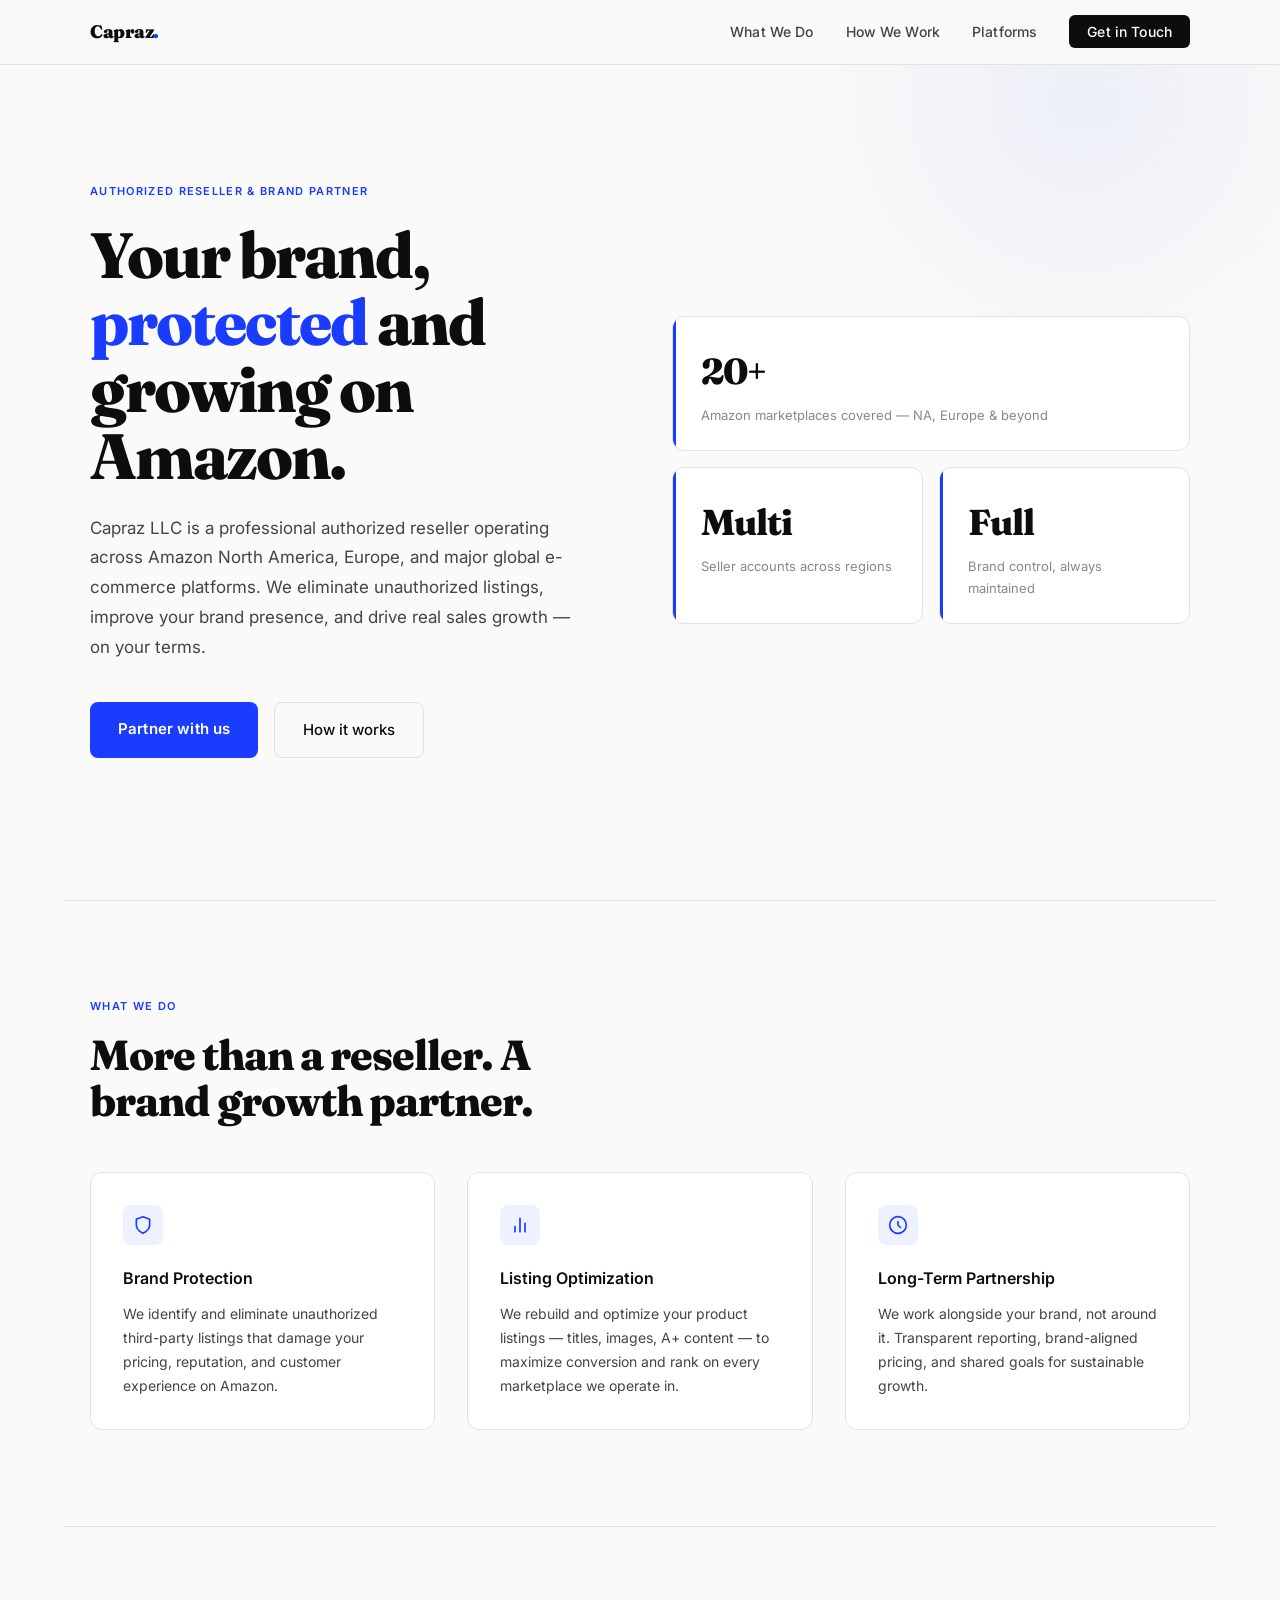
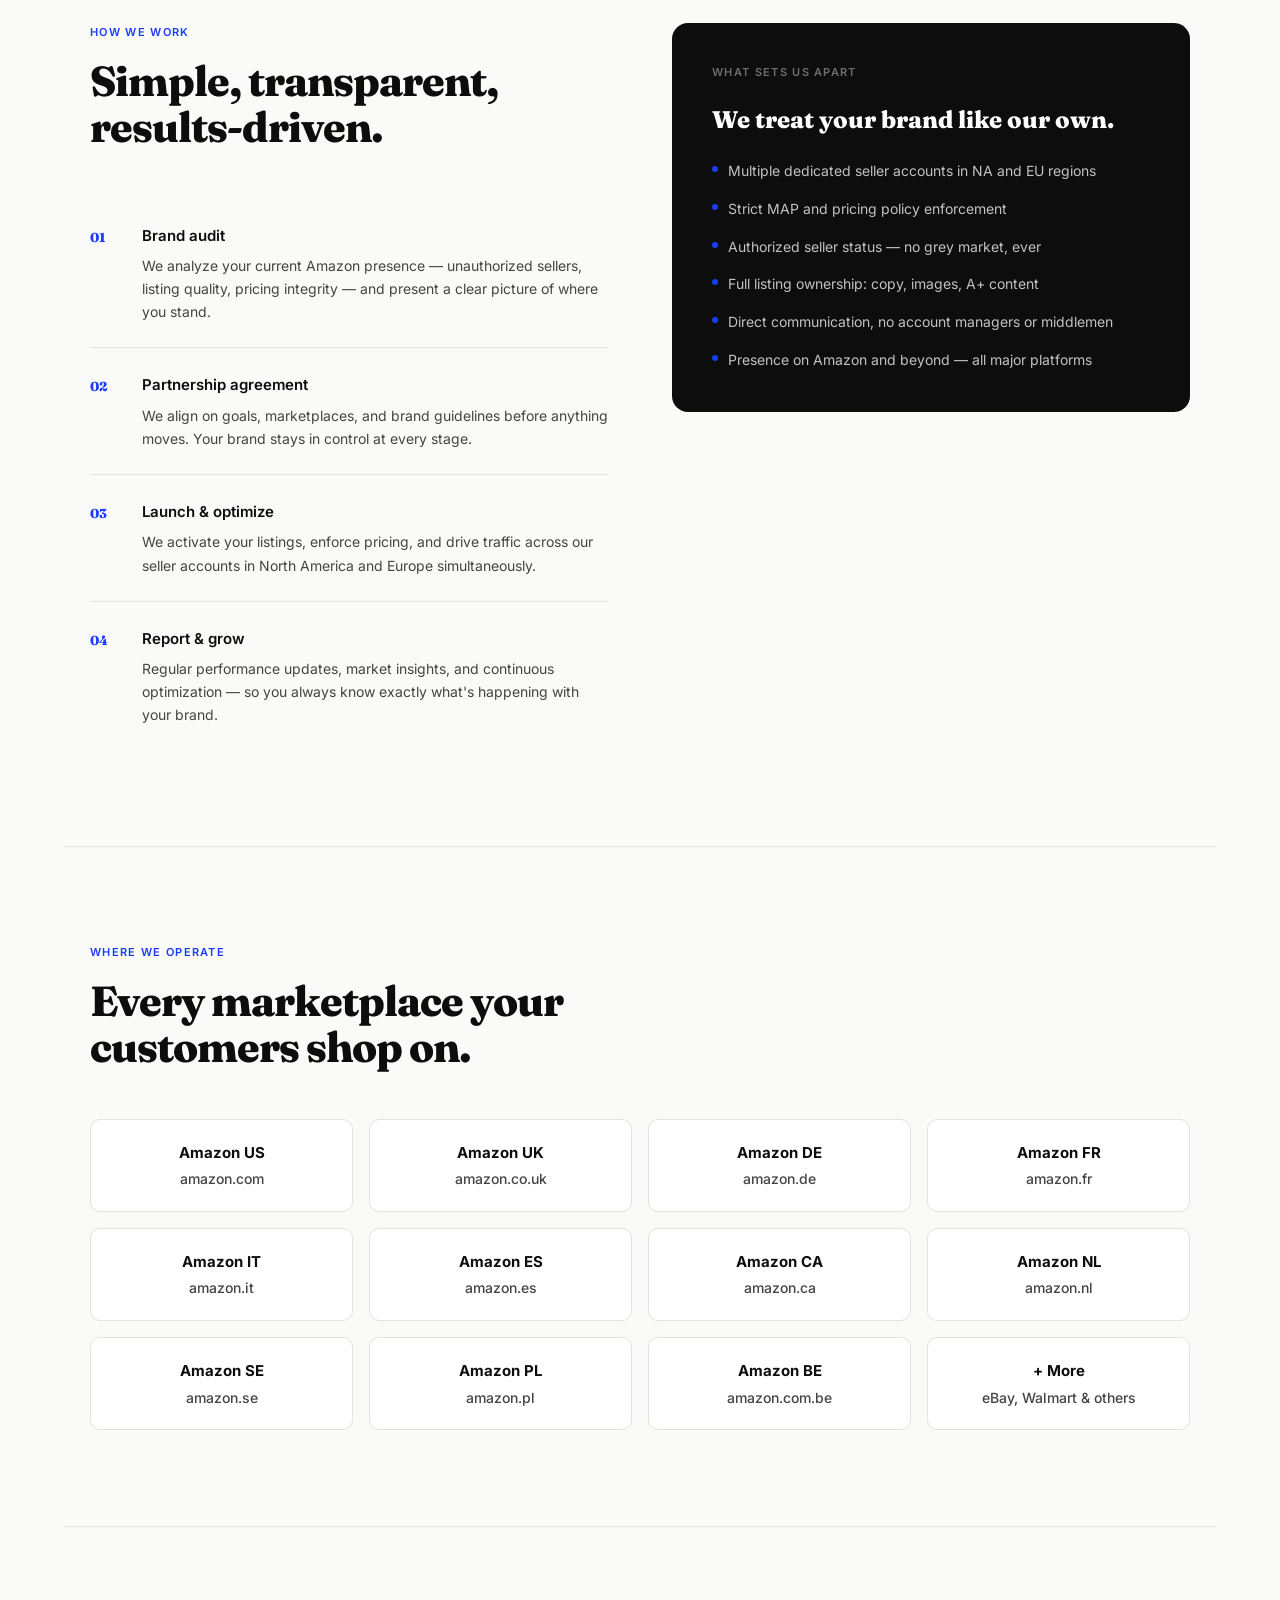
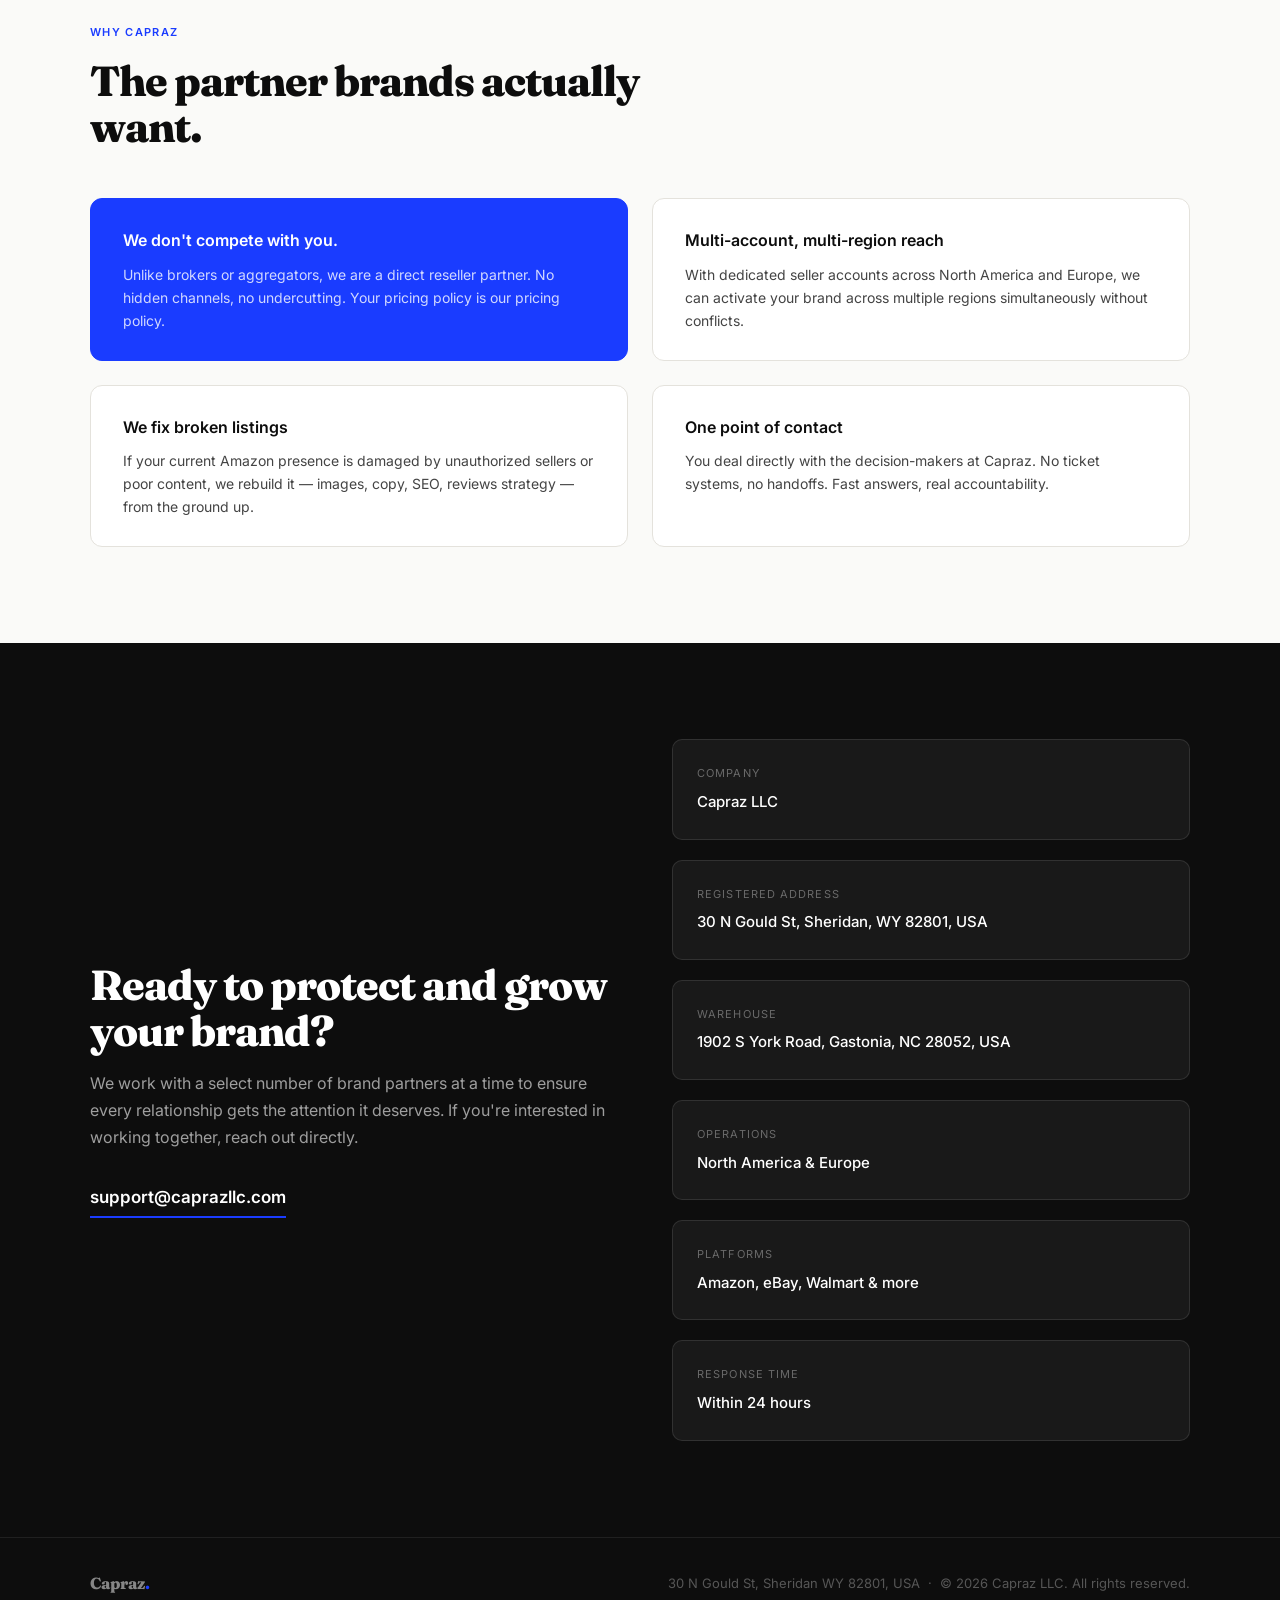
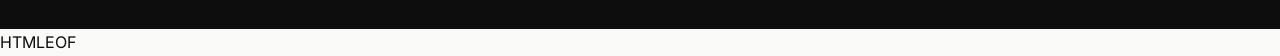
==== index.html @ 083d0dea "Add files via upload" ====
<!DOCTYPE html>
<html lang="en">
<head>
<meta charset="UTF-8">
<meta name="viewport" content="width=device-width, initial-scale=1.0">
<title>Capraz LLC — Authorized Amazon & E-Commerce Partner</title>
<meta name="description" content="Capraz LLC is a professional authorized reseller and brand growth partner operating across Amazon North America, Europe, and major e-commerce platforms worldwide.">
<link rel="preconnect" href="https://fonts.googleapis.com">
<link rel="preconnect" href="https://fonts.gstatic.com" crossorigin>
<link href="https://fonts.googleapis.com/css2?family=Inter:wght@300;400;500;600&family=Fraunces:ital,opsz,wght@0,9..144,700;0,9..144,900;1,9..144,700&display=swap" rel="stylesheet">
<style>
*,*::before,*::after{box-sizing:border-box;margin:0;padding:0}

:root{
  --ink:#0D0D0D;
  --ink-mid:#444;
  --ink-light:#888;
  --paper:#FAFAF8;
  --rule:#E4E2DC;
  --accent:#1A3CFF;
  --accent-soft:#EEF1FF;
  --white:#FFFFFF;
  --section-gap:96px;
  --font-display:'Fraunces',Georgia,serif;
  --font-body:'Inter',sans-serif;
}

html{scroll-behavior:smooth}
body{background:var(--paper);color:var(--ink);font-family:var(--font-body);font-size:16px;line-height:1.7;-webkit-font-smoothing:antialiased}

/* NAV */
nav{position:fixed;top:0;left:0;right:0;z-index:100;background:rgba(250,250,248,0.92);backdrop-filter:blur(12px);border-bottom:1px solid var(--rule);padding:0 5vw}
.nav-inner{max-width:1100px;margin:0 auto;display:flex;align-items:center;justify-content:space-between;height:64px}
.nav-logo{font-family:var(--font-display);font-weight:900;font-size:18px;letter-spacing:-0.5px;color:var(--ink);text-decoration:none}
.nav-logo span{color:var(--accent)}
.nav-links{display:flex;gap:32px;list-style:none}
.nav-links a{color:var(--ink-mid);text-decoration:none;font-size:14px;font-weight:500;letter-spacing:0.01em;transition:color .2s}
.nav-links a:hover{color:var(--ink)}
.nav-cta{background:var(--ink);color:var(--white)!important;padding:8px 18px;border-radius:6px;transition:background .2s!important}
.nav-cta:hover{background:var(--accent)!important}

/* HERO */
.hero{min-height:100vh;display:flex;align-items:center;padding:120px 5vw 80px;position:relative;overflow:hidden}
.hero::before{content:'';position:absolute;top:-200px;right:-100px;width:600px;height:600px;background:radial-gradient(circle,rgba(26,60,255,0.06) 0%,transparent 70%);pointer-events:none}
.hero-inner{max-width:1100px;margin:0 auto;display:grid;grid-template-columns:1fr 1fr;gap:64px;align-items:center}
.hero-eyebrow{font-size:11px;font-weight:600;letter-spacing:0.12em;text-transform:uppercase;color:var(--accent);margin-bottom:20px}
.hero-title{font-family:var(--font-display);font-weight:800;font-size:clamp(40px,5vw,64px);line-height:1.05;letter-spacing:-2px;color:var(--ink);margin-bottom:24px}
.hero-title em{font-style:normal;color:var(--accent)}
.hero-body{font-size:17px;color:var(--ink-mid);line-height:1.75;max-width:480px;margin-bottom:40px}
.hero-actions{display:flex;gap:16px;flex-wrap:wrap}
.btn-primary{background:var(--accent);color:var(--white);padding:14px 28px;border-radius:8px;text-decoration:none;font-weight:600;font-size:15px;letter-spacing:0.01em;transition:transform .15s,box-shadow .15s}
.btn-primary:hover{transform:translateY(-1px);box-shadow:0 6px 24px rgba(26,60,255,0.25)}
.btn-secondary{background:transparent;color:var(--ink);padding:14px 28px;border-radius:8px;text-decoration:none;font-weight:500;font-size:15px;border:1.5px solid var(--rule);transition:border-color .2s}
.btn-secondary:hover{border-color:var(--ink)}
.hero-visual{display:flex;flex-direction:column;gap:16px}
.stat-card{background:var(--white);border:1px solid var(--rule);border-radius:12px;padding:24px 28px;position:relative;overflow:hidden}
.stat-card::after{content:'';position:absolute;left:0;top:0;bottom:0;width:3px;background:var(--accent)}
.stat-num{font-family:var(--font-display);font-weight:800;font-size:36px;letter-spacing:-1px;color:var(--ink)}
.stat-label{font-size:13px;color:var(--ink-light);margin-top:2px}
.stat-row{display:grid;grid-template-columns:1fr 1fr;gap:16px}

/* DIVIDER */
.section-divider{border:none;border-top:1px solid var(--rule);margin:0 5vw}

/* WHAT WE DO */
.section{padding:var(--section-gap) 5vw}
.section-inner{max-width:1100px;margin:0 auto}
.section-label{font-size:11px;font-weight:600;letter-spacing:0.12em;text-transform:uppercase;color:var(--accent);margin-bottom:16px}
.section-title{font-family:var(--font-display);font-weight:800;font-size:clamp(28px,3.5vw,42px);letter-spacing:-1px;color:var(--ink);margin-bottom:48px;max-width:560px;line-height:1.1}
.pillars{display:grid;grid-template-columns:repeat(3,1fr);gap:32px}
.pillar{padding:32px;background:var(--white);border:1px solid var(--rule);border-radius:12px;transition:border-color .2s,transform .2s}
.pillar:hover{border-color:var(--accent);transform:translateY(-2px)}
.pillar-icon{width:40px;height:40px;background:var(--accent-soft);border-radius:8px;display:flex;align-items:center;justify-content:center;margin-bottom:20px}
.pillar-icon svg{width:20px;height:20px;stroke:var(--accent);fill:none;stroke-width:2;stroke-linecap:round;stroke-linejoin:round}
.pillar-title{font-weight:600;font-size:16px;color:var(--ink);margin-bottom:10px}
.pillar-body{font-size:14px;color:var(--ink-mid);line-height:1.7}

/* HOW WE WORK */
.how-grid{display:grid;grid-template-columns:1fr 1fr;gap:64px;align-items:start}
.how-steps{display:flex;flex-direction:column;gap:0}
.how-step{display:flex;gap:24px;padding:24px 0;border-bottom:1px solid var(--rule)}
.how-step:last-child{border-bottom:none}
.step-num{font-family:var(--font-display);font-weight:800;font-size:13px;color:var(--accent);min-width:28px;padding-top:3px}
.step-title{font-weight:600;font-size:15px;color:var(--ink);margin-bottom:6px}
.step-body{font-size:14px;color:var(--ink-mid);line-height:1.65}
.how-aside{background:var(--ink);color:var(--white);border-radius:16px;padding:40px;position:sticky;top:88px}
.aside-label{font-size:11px;font-weight:600;letter-spacing:0.12em;text-transform:uppercase;color:rgba(255,255,255,0.4);margin-bottom:24px}
.aside-title{font-family:var(--font-display);font-weight:800;font-size:24px;line-height:1.2;margin-bottom:24px}
.aside-list{list-style:none;display:flex;flex-direction:column;gap:14px}
.aside-list li{font-size:14px;color:rgba(255,255,255,0.75);display:flex;align-items:flex-start;gap:10px}
.aside-list li::before{content:'';width:6px;height:6px;border-radius:50%;background:var(--accent);flex-shrink:0;margin-top:7px}

/* PLATFORMS */
.platforms-grid{display:grid;grid-template-columns:repeat(4,1fr);gap:16px;margin-top:48px}
.platform-badge{background:var(--white);border:1px solid var(--rule);border-radius:10px;padding:20px;text-align:center;font-weight:500;font-size:14px;color:var(--ink-mid)}
.platform-badge strong{display:block;color:var(--ink);font-size:15px;margin-bottom:2px}

/* WHY US */
.why-grid{display:grid;grid-template-columns:repeat(2,1fr);gap:24px}
.why-card{padding:28px 32px;border-radius:12px;border:1px solid var(--rule);background:var(--white)}
.why-card.accent{background:var(--accent);border-color:var(--accent);color:var(--white)}
.why-card.accent .why-title{color:var(--white)}
.why-card.accent .why-body{color:rgba(255,255,255,0.8)}
.why-title{font-weight:600;font-size:16px;color:var(--ink);margin-bottom:8px}
.why-body{font-size:14px;color:var(--ink-mid);line-height:1.65}

/* CONTACT */
.contact-section{background:var(--ink);color:var(--white);padding:var(--section-gap) 5vw}
.contact-inner{max-width:1100px;margin:0 auto;display:grid;grid-template-columns:1fr 1fr;gap:64px;align-items:center}
.contact-title{font-family:var(--font-display);font-weight:800;font-size:clamp(28px,3.5vw,42px);letter-spacing:-1px;line-height:1.1;margin-bottom:16px}
.contact-body{font-size:16px;color:rgba(255,255,255,0.6);line-height:1.7;margin-bottom:32px}
.contact-email{display:inline-flex;align-items:center;gap:10px;font-size:17px;font-weight:600;color:var(--white);text-decoration:none;border-bottom:2px solid var(--accent);padding-bottom:4px}
.contact-details{display:flex;flex-direction:column;gap:20px}
.contact-item{padding:24px;background:rgba(255,255,255,0.05);border:1px solid rgba(255,255,255,0.1);border-radius:10px}
.contact-item-label{font-size:11px;letter-spacing:0.1em;text-transform:uppercase;color:rgba(255,255,255,0.35);margin-bottom:6px}
.contact-item-val{font-size:15px;font-weight:500;color:var(--white)}

/* FOOTER */
footer{padding:32px 5vw;border-top:1px solid rgba(255,255,255,0.08);background:var(--ink)}
.footer-inner{max-width:1100px;margin:0 auto;display:flex;align-items:center;justify-content:space-between}
.footer-logo{font-family:var(--font-display);font-weight:800;font-size:16px;color:rgba(255,255,255,0.5)}
.footer-logo span{color:var(--accent)}
.footer-copy{font-size:13px;color:rgba(255,255,255,0.3)}

/* RESPONSIVE */
@media(max-width:768px){
  .hero-inner,.how-grid,.contact-inner{grid-template-columns:1fr;gap:40px}
  .pillars{grid-template-columns:1fr}
  .platforms-grid{grid-template-columns:1fr 1fr}
  .why-grid{grid-template-columns:1fr}
  .stat-row{grid-template-columns:1fr 1fr}
  .nav-links{display:none}
  .how-aside{position:static}
  .footer-inner{flex-direction:column;gap:12px;text-align:center}
}

@media(prefers-reduced-motion:reduce){*{transition:none!important;animation:none!important}}
</style>
</head>
<body>

<!-- NAV -->
<nav>
  <div class="nav-inner">
    <a href="#" class="nav-logo">Capraz<span>.</span></a>
    <ul class="nav-links">
      <li><a href="#what-we-do">What We Do</a></li>
      <li><a href="#how-we-work">How We Work</a></li>
      <li><a href="#platforms">Platforms</a></li>
      <li><a href="#contact" class="nav-cta">Get in Touch</a></li>
    </ul>
  </div>
</nav>

<!-- HERO -->
<section class="hero">
  <div class="hero-inner">
    <div>
      <p class="hero-eyebrow">Authorized Reseller &amp; Brand Partner</p>
      <h1 class="hero-title">Your brand,<br><em>protected</em> and<br>growing on Amazon.</h1>
      <p class="hero-body">Capraz LLC is a professional authorized reseller operating across Amazon North America, Europe, and major global e-commerce platforms. We eliminate unauthorized listings, improve your brand presence, and drive real sales growth — on your terms.</p>
      <div class="hero-actions">
        <a href="#contact" class="btn-primary">Partner with us</a>
        <a href="#what-we-do" class="btn-secondary">How it works</a>
      </div>
    </div>
    <div class="hero-visual">
      <div class="stat-card">
        <div class="stat-num">20+</div>
        <div class="stat-label">Amazon marketplaces covered — NA, Europe &amp; beyond</div>
      </div>
      <div class="stat-row">
        <div class="stat-card">
          <div class="stat-num">Multi</div>
          <div class="stat-label">Seller accounts across regions</div>
        </div>
        <div class="stat-card">
          <div class="stat-num">Full</div>
          <div class="stat-label">Brand control, always maintained</div>
        </div>
      </div>
    </div>
  </div>
</section>

<hr class="section-divider">

<!-- WHAT WE DO -->
<section class="section" id="what-we-do">
  <div class="section-inner">
    <p class="section-label">What We Do</p>
    <h2 class="section-title">More than a reseller. A brand growth partner.</h2>
    <div class="pillars">
      <div class="pillar">
        <div class="pillar-icon">
          <svg viewBox="0 0 24 24"><path d="M12 22s8-4 8-10V5l-8-3-8 3v7c0 6 8 10 8 10z"/></svg>
        </div>
        <div class="pillar-title">Brand Protection</div>
        <div class="pillar-body">We identify and eliminate unauthorized third-party listings that damage your pricing, reputation, and customer experience on Amazon.</div>
      </div>
      <div class="pillar">
        <div class="pillar-icon">
          <svg viewBox="0 0 24 24"><path d="M18 20V10M12 20V4M6 20v-6"/></svg>
        </div>
        <div class="pillar-title">Listing Optimization</div>
        <div class="pillar-body">We rebuild and optimize your product listings — titles, images, A+ content — to maximize conversion and rank on every marketplace we operate in.</div>
      </div>
      <div class="pillar">
        <div class="pillar-icon">
          <svg viewBox="0 0 24 24"><circle cx="12" cy="12" r="10"/><path d="M12 8v4l3 3"/></svg>
        </div>
        <div class="pillar-title">Long-Term Partnership</div>
        <div class="pillar-body">We work alongside your brand, not around it. Transparent reporting, brand-aligned pricing, and shared goals for sustainable growth.</div>
      </div>
    </div>
  </div>
</section>

<hr class="section-divider">

<!-- HOW WE WORK -->
<section class="section" id="how-we-work">
  <div class="section-inner">
    <div class="how-grid">
      <div>
        <p class="section-label">How We Work</p>
        <h2 class="section-title">Simple, transparent, results-driven.</h2>
        <div class="how-steps">
          <div class="how-step">
            <span class="step-num">01</span>
            <div>
              <div class="step-title">Brand audit</div>
              <div class="step-body">We analyze your current Amazon presence — unauthorized sellers, listing quality, pricing integrity — and present a clear picture of where you stand.</div>
            </div>
          </div>
          <div class="how-step">
            <span class="step-num">02</span>
            <div>
              <div class="step-title">Partnership agreement</div>
              <div class="step-body">We align on goals, marketplaces, and brand guidelines before anything moves. Your brand stays in control at every stage.</div>
            </div>
          </div>
          <div class="how-step">
            <span class="step-num">03</span>
            <div>
              <div class="step-title">Launch &amp; optimize</div>
              <div class="step-body">We activate your listings, enforce pricing, and drive traffic across our seller accounts in North America and Europe simultaneously.</div>
            </div>
          </div>
          <div class="how-step">
            <span class="step-num">04</span>
            <div>
              <div class="step-title">Report &amp; grow</div>
              <div class="step-body">Regular performance updates, market insights, and continuous optimization — so you always know exactly what's happening with your brand.</div>
            </div>
          </div>
        </div>
      </div>
      <div class="how-aside">
        <p class="aside-label">What sets us apart</p>
        <h3 class="aside-title">We treat your brand like our own.</h3>
        <ul class="aside-list">
          <li>Multiple dedicated seller accounts in NA and EU regions</li>
          <li>Strict MAP and pricing policy enforcement</li>
          <li>Authorized seller status — no grey market, ever</li>
          <li>Full listing ownership: copy, images, A+ content</li>
          <li>Direct communication, no account managers or middlemen</li>
          <li>Presence on Amazon and beyond — all major platforms</li>
        </ul>
      </div>
    </div>
  </div>
</section>

<hr class="section-divider">

<!-- PLATFORMS -->
<section class="section" id="platforms">
  <div class="section-inner">
    <p class="section-label">Where We Operate</p>
    <h2 class="section-title">Every marketplace your customers shop on.</h2>
    <div class="platforms-grid">
      <div class="platform-badge"><strong>Amazon US</strong>amazon.com</div>
      <div class="platform-badge"><strong>Amazon UK</strong>amazon.co.uk</div>
      <div class="platform-badge"><strong>Amazon DE</strong>amazon.de</div>
      <div class="platform-badge"><strong>Amazon FR</strong>amazon.fr</div>
      <div class="platform-badge"><strong>Amazon IT</strong>amazon.it</div>
      <div class="platform-badge"><strong>Amazon ES</strong>amazon.es</div>
      <div class="platform-badge"><strong>Amazon CA</strong>amazon.ca</div>
      <div class="platform-badge"><strong>Amazon NL</strong>amazon.nl</div>
      <div class="platform-badge"><strong>Amazon SE</strong>amazon.se</div>
      <div class="platform-badge"><strong>Amazon PL</strong>amazon.pl</div>
      <div class="platform-badge"><strong>Amazon BE</strong>amazon.com.be</div>
      <div class="platform-badge"><strong>+ More</strong>eBay, Walmart &amp; others</div>
    </div>
  </div>
</section>

<hr class="section-divider">

<!-- WHY US -->
<section class="section" id="why-us">
  <div class="section-inner">
    <p class="section-label">Why Capraz</p>
    <h2 class="section-title">The partner brands actually want.</h2>
    <div class="why-grid">
      <div class="why-card accent">
        <div class="why-title">We don't compete with you.</div>
        <div class="why-body">Unlike brokers or aggregators, we are a direct reseller partner. No hidden channels, no undercutting. Your pricing policy is our pricing policy.</div>
      </div>
      <div class="why-card">
        <div class="why-title">Multi-account, multi-region reach</div>
        <div class="why-body">With dedicated seller accounts across North America and Europe, we can activate your brand across multiple regions simultaneously without conflicts.</div>
      </div>
      <div class="why-card">
        <div class="why-title">We fix broken listings</div>
        <div class="why-body">If your current Amazon presence is damaged by unauthorized sellers or poor content, we rebuild it — images, copy, SEO, reviews strategy — from the ground up.</div>
      </div>
      <div class="why-card">
        <div class="why-title">One point of contact</div>
        <div class="why-body">You deal directly with the decision-makers at Capraz. No ticket systems, no handoffs. Fast answers, real accountability.</div>
      </div>
    </div>
  </div>
</section>

<!-- CONTACT -->
<section class="contact-section" id="contact">
  <div class="contact-inner">
    <div>
      <h2 class="contact-title">Ready to protect and grow your brand?</h2>
      <p class="contact-body">We work with a select number of brand partners at a time to ensure every relationship gets the attention it deserves. If you're interested in working together, reach out directly.</p>
      <a href="mailto:support@caprazllc.com" class="contact-email">support@caprazllc.com</a>
    </div>
    <div class="contact-details">
      <div class="contact-item">
        <div class="contact-item-label">Company</div>
        <div class="contact-item-val">Capraz LLC</div>
      </div>
      <div class="contact-item">
        <div class="contact-item-label">Registered Address</div>
        <div class="contact-item-val">30 N Gould St, Sheridan, WY 82801, USA</div>
      </div>
      <div class="contact-item">
        <div class="contact-item-label">Warehouse</div>
        <div class="contact-item-val">1902 S York Road, Gastonia, NC 28052, USA</div>
      </div>
      <div class="contact-item">
        <div class="contact-item-label">Operations</div>
        <div class="contact-item-val">North America &amp; Europe</div>
      </div>
      <div class="contact-item">
        <div class="contact-item-label">Platforms</div>
        <div class="contact-item-val">Amazon, eBay, Walmart &amp; more</div>
      </div>
      <div class="contact-item">
        <div class="contact-item-label">Response time</div>
        <div class="contact-item-val">Within 24 hours</div>
      </div>
    </div>
  </div>
</section>

<footer>
  <div class="footer-inner">
    <div class="footer-logo">Capraz<span>.</span></div>
    <div class="footer-copy">30 N Gould St, Sheridan WY 82801, USA &nbsp;·&nbsp; &copy; 2026 Capraz LLC. All rights reserved.</div>
  </div>
</footer>

</body>
</html>
HTMLEOF
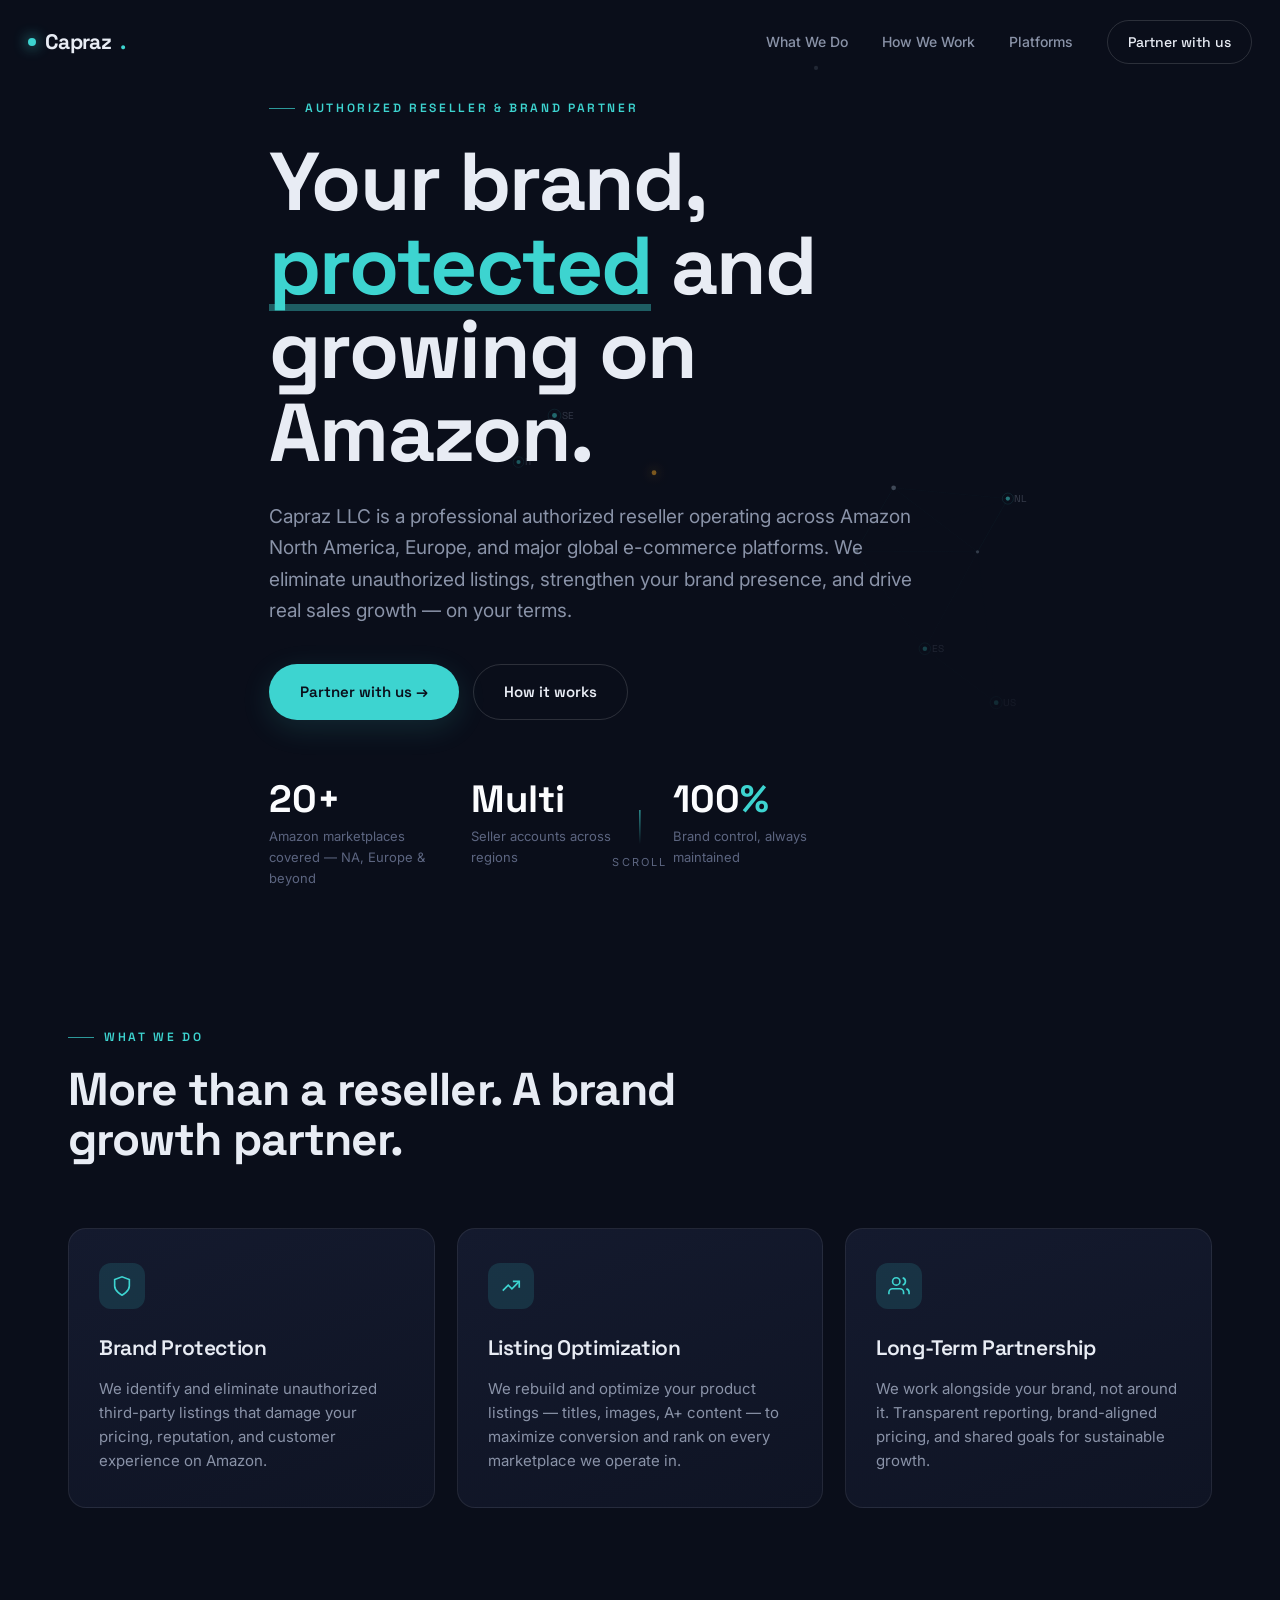
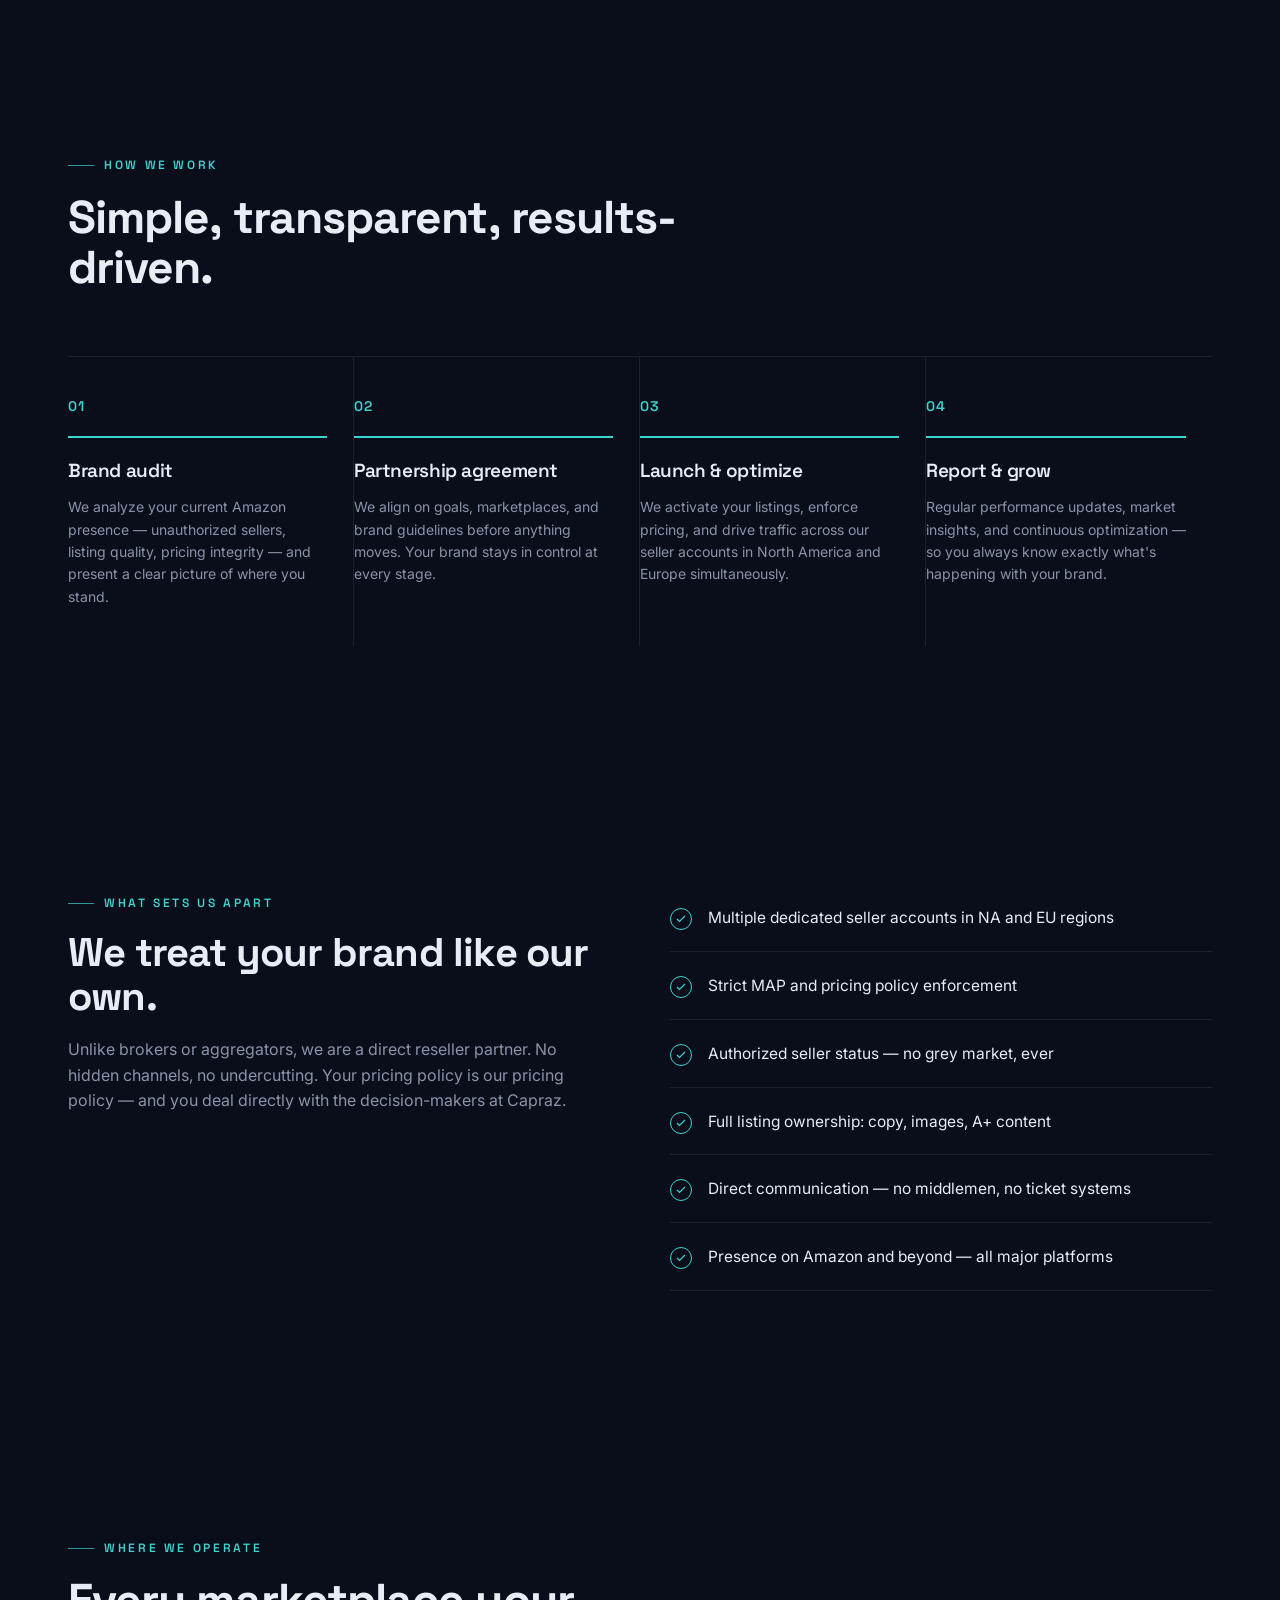
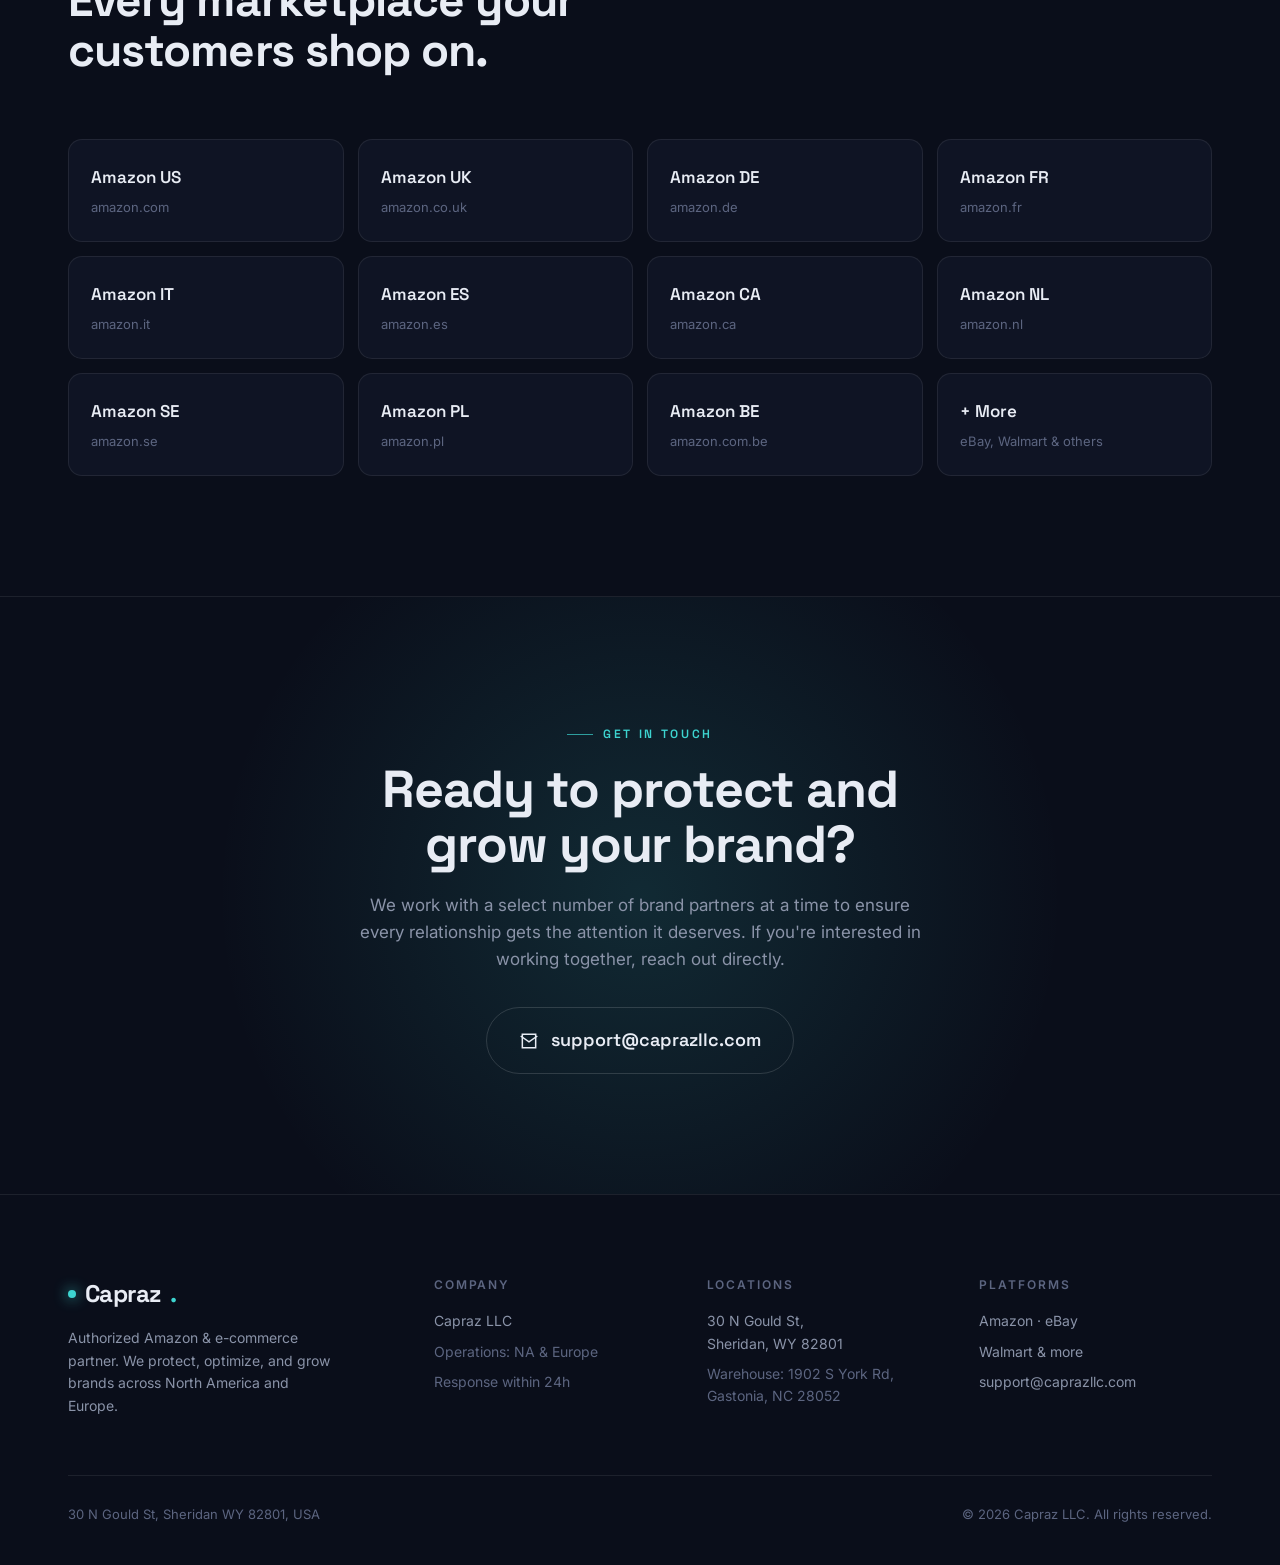
==== commit 88f136c7: "Add files via upload" ====
--- a/index.html
+++ b/index.html
@@ -1,373 +1,495 @@
 <!DOCTYPE html>
 <html lang="en">
 <head>
-<meta charset="UTF-8">
-<meta name="viewport" content="width=device-width, initial-scale=1.0">
+<meta charset="UTF-8" />
+<meta name="viewport" content="width=device-width, initial-scale=1.0, viewport-fit=cover" />
 <title>Capraz LLC — Authorized Amazon & E-Commerce Partner</title>
-<meta name="description" content="Capraz LLC is a professional authorized reseller and brand growth partner operating across Amazon North America, Europe, and major e-commerce platforms worldwide.">
+<meta name="description" content="Capraz LLC is a professional authorized reseller and brand growth partner operating across Amazon North America, Europe, and major e-commerce platforms worldwide." />
 <link rel="preconnect" href="https://fonts.googleapis.com">
 <link rel="preconnect" href="https://fonts.gstatic.com" crossorigin>
-<link href="https://fonts.googleapis.com/css2?family=Inter:wght@300;400;500;600&family=Fraunces:ital,opsz,wght@0,9..144,700;0,9..144,900;1,9..144,700&display=swap" rel="stylesheet">
+<link href="https://fonts.googleapis.com/css2?family=Space+Grotesk:wght@400;500;600;700&family=Inter:wght@400;500;600&display=swap" rel="stylesheet">
 <style>
-*,*::before,*::after{box-sizing:border-box;margin:0;padding:0}
-
 :root{
-  --ink:#0D0D0D;
-  --ink-mid:#444;
-  --ink-light:#888;
-  --paper:#FAFAF8;
-  --rule:#E4E2DC;
-  --accent:#1A3CFF;
-  --accent-soft:#EEF1FF;
-  --white:#FFFFFF;
-  --section-gap:96px;
-  --font-display:'Fraunces',Georgia,serif;
-  --font-body:'Inter',sans-serif;
-}
-
+  --ink:#0A0E1A;
+  --ink-2:#0F1424;
+  --panel:#141A2E;
+  --line:rgba(255,255,255,.08);
+  --line-2:rgba(255,255,255,.14);
+  --text:#E8ECF4;
+  --muted:#8A93A8;
+  --muted-2:#5C6580;
+  --cyan:#3DD4D0;
+  --cyan-dim:rgba(61,212,208,.14);
+  --amber:#F5A623;
+  --white:#FBFCFE;
+  --maxw:1200px;
+}
+*{margin:0;padding:0;box-sizing:border-box}
 html{scroll-behavior:smooth}
-body{background:var(--paper);color:var(--ink);font-family:var(--font-body);font-size:16px;line-height:1.7;-webkit-font-smoothing:antialiased}
-
-/* NAV */
-nav{position:fixed;top:0;left:0;right:0;z-index:100;background:rgba(250,250,248,0.92);backdrop-filter:blur(12px);border-bottom:1px solid var(--rule);padding:0 5vw}
-.nav-inner{max-width:1100px;margin:0 auto;display:flex;align-items:center;justify-content:space-between;height:64px}
-.nav-logo{font-family:var(--font-display);font-weight:900;font-size:18px;letter-spacing:-0.5px;color:var(--ink);text-decoration:none}
-.nav-logo span{color:var(--accent)}
-.nav-links{display:flex;gap:32px;list-style:none}
-.nav-links a{color:var(--ink-mid);text-decoration:none;font-size:14px;font-weight:500;letter-spacing:0.01em;transition:color .2s}
-.nav-links a:hover{color:var(--ink)}
-.nav-cta{background:var(--ink);color:var(--white)!important;padding:8px 18px;border-radius:6px;transition:background .2s!important}
-.nav-cta:hover{background:var(--accent)!important}
-
-/* HERO */
-.hero{min-height:100vh;display:flex;align-items:center;padding:120px 5vw 80px;position:relative;overflow:hidden}
-.hero::before{content:'';position:absolute;top:-200px;right:-100px;width:600px;height:600px;background:radial-gradient(circle,rgba(26,60,255,0.06) 0%,transparent 70%);pointer-events:none}
-.hero-inner{max-width:1100px;margin:0 auto;display:grid;grid-template-columns:1fr 1fr;gap:64px;align-items:center}
-.hero-eyebrow{font-size:11px;font-weight:600;letter-spacing:0.12em;text-transform:uppercase;color:var(--accent);margin-bottom:20px}
-.hero-title{font-family:var(--font-display);font-weight:800;font-size:clamp(40px,5vw,64px);line-height:1.05;letter-spacing:-2px;color:var(--ink);margin-bottom:24px}
-.hero-title em{font-style:normal;color:var(--accent)}
-.hero-body{font-size:17px;color:var(--ink-mid);line-height:1.75;max-width:480px;margin-bottom:40px}
-.hero-actions{display:flex;gap:16px;flex-wrap:wrap}
-.btn-primary{background:var(--accent);color:var(--white);padding:14px 28px;border-radius:8px;text-decoration:none;font-weight:600;font-size:15px;letter-spacing:0.01em;transition:transform .15s,box-shadow .15s}
-.btn-primary:hover{transform:translateY(-1px);box-shadow:0 6px 24px rgba(26,60,255,0.25)}
-.btn-secondary{background:transparent;color:var(--ink);padding:14px 28px;border-radius:8px;text-decoration:none;font-weight:500;font-size:15px;border:1.5px solid var(--rule);transition:border-color .2s}
-.btn-secondary:hover{border-color:var(--ink)}
-.hero-visual{display:flex;flex-direction:column;gap:16px}
-.stat-card{background:var(--white);border:1px solid var(--rule);border-radius:12px;padding:24px 28px;position:relative;overflow:hidden}
-.stat-card::after{content:'';position:absolute;left:0;top:0;bottom:0;width:3px;background:var(--accent)}
-.stat-num{font-family:var(--font-display);font-weight:800;font-size:36px;letter-spacing:-1px;color:var(--ink)}
-.stat-label{font-size:13px;color:var(--ink-light);margin-top:2px}
-.stat-row{display:grid;grid-template-columns:1fr 1fr;gap:16px}
-
-/* DIVIDER */
-.section-divider{border:none;border-top:1px solid var(--rule);margin:0 5vw}
-
-/* WHAT WE DO */
-.section{padding:var(--section-gap) 5vw}
-.section-inner{max-width:1100px;margin:0 auto}
-.section-label{font-size:11px;font-weight:600;letter-spacing:0.12em;text-transform:uppercase;color:var(--accent);margin-bottom:16px}
-.section-title{font-family:var(--font-display);font-weight:800;font-size:clamp(28px,3.5vw,42px);letter-spacing:-1px;color:var(--ink);margin-bottom:48px;max-width:560px;line-height:1.1}
-.pillars{display:grid;grid-template-columns:repeat(3,1fr);gap:32px}
-.pillar{padding:32px;background:var(--white);border:1px solid var(--rule);border-radius:12px;transition:border-color .2s,transform .2s}
-.pillar:hover{border-color:var(--accent);transform:translateY(-2px)}
-.pillar-icon{width:40px;height:40px;background:var(--accent-soft);border-radius:8px;display:flex;align-items:center;justify-content:center;margin-bottom:20px}
-.pillar-icon svg{width:20px;height:20px;stroke:var(--accent);fill:none;stroke-width:2;stroke-linecap:round;stroke-linejoin:round}
-.pillar-title{font-weight:600;font-size:16px;color:var(--ink);margin-bottom:10px}
-.pillar-body{font-size:14px;color:var(--ink-mid);line-height:1.7}
-
-/* HOW WE WORK */
-.how-grid{display:grid;grid-template-columns:1fr 1fr;gap:64px;align-items:start}
-.how-steps{display:flex;flex-direction:column;gap:0}
-.how-step{display:flex;gap:24px;padding:24px 0;border-bottom:1px solid var(--rule)}
-.how-step:last-child{border-bottom:none}
-.step-num{font-family:var(--font-display);font-weight:800;font-size:13px;color:var(--accent);min-width:28px;padding-top:3px}
-.step-title{font-weight:600;font-size:15px;color:var(--ink);margin-bottom:6px}
-.step-body{font-size:14px;color:var(--ink-mid);line-height:1.65}
-.how-aside{background:var(--ink);color:var(--white);border-radius:16px;padding:40px;position:sticky;top:88px}
-.aside-label{font-size:11px;font-weight:600;letter-spacing:0.12em;text-transform:uppercase;color:rgba(255,255,255,0.4);margin-bottom:24px}
-.aside-title{font-family:var(--font-display);font-weight:800;font-size:24px;line-height:1.2;margin-bottom:24px}
-.aside-list{list-style:none;display:flex;flex-direction:column;gap:14px}
-.aside-list li{font-size:14px;color:rgba(255,255,255,0.75);display:flex;align-items:flex-start;gap:10px}
-.aside-list li::before{content:'';width:6px;height:6px;border-radius:50%;background:var(--accent);flex-shrink:0;margin-top:7px}
-
-/* PLATFORMS */
-.platforms-grid{display:grid;grid-template-columns:repeat(4,1fr);gap:16px;margin-top:48px}
-.platform-badge{background:var(--white);border:1px solid var(--rule);border-radius:10px;padding:20px;text-align:center;font-weight:500;font-size:14px;color:var(--ink-mid)}
-.platform-badge strong{display:block;color:var(--ink);font-size:15px;margin-bottom:2px}
-
-/* WHY US */
-.why-grid{display:grid;grid-template-columns:repeat(2,1fr);gap:24px}
-.why-card{padding:28px 32px;border-radius:12px;border:1px solid var(--rule);background:var(--white)}
-.why-card.accent{background:var(--accent);border-color:var(--accent);color:var(--white)}
-.why-card.accent .why-title{color:var(--white)}
-.why-card.accent .why-body{color:rgba(255,255,255,0.8)}
-.why-title{font-weight:600;font-size:16px;color:var(--ink);margin-bottom:8px}
-.why-body{font-size:14px;color:var(--ink-mid);line-height:1.65}
-
-/* CONTACT */
-.contact-section{background:var(--ink);color:var(--white);padding:var(--section-gap) 5vw}
-.contact-inner{max-width:1100px;margin:0 auto;display:grid;grid-template-columns:1fr 1fr;gap:64px;align-items:center}
-.contact-title{font-family:var(--font-display);font-weight:800;font-size:clamp(28px,3.5vw,42px);letter-spacing:-1px;line-height:1.1;margin-bottom:16px}
-.contact-body{font-size:16px;color:rgba(255,255,255,0.6);line-height:1.7;margin-bottom:32px}
-.contact-email{display:inline-flex;align-items:center;gap:10px;font-size:17px;font-weight:600;color:var(--white);text-decoration:none;border-bottom:2px solid var(--accent);padding-bottom:4px}
-.contact-details{display:flex;flex-direction:column;gap:20px}
-.contact-item{padding:24px;background:rgba(255,255,255,0.05);border:1px solid rgba(255,255,255,0.1);border-radius:10px}
-.contact-item-label{font-size:11px;letter-spacing:0.1em;text-transform:uppercase;color:rgba(255,255,255,0.35);margin-bottom:6px}
-.contact-item-val{font-size:15px;font-weight:500;color:var(--white)}
-
-/* FOOTER */
-footer{padding:32px 5vw;border-top:1px solid rgba(255,255,255,0.08);background:var(--ink)}
-.footer-inner{max-width:1100px;margin:0 auto;display:flex;align-items:center;justify-content:space-between}
-.footer-logo{font-family:var(--font-display);font-weight:800;font-size:16px;color:rgba(255,255,255,0.5)}
-.footer-logo span{color:var(--accent)}
-.footer-copy{font-size:13px;color:rgba(255,255,255,0.3)}
-
-/* RESPONSIVE */
-@media(max-width:768px){
-  .hero-inner,.how-grid,.contact-inner{grid-template-columns:1fr;gap:40px}
-  .pillars{grid-template-columns:1fr}
-  .platforms-grid{grid-template-columns:1fr 1fr}
-  .why-grid{grid-template-columns:1fr}
-  .stat-row{grid-template-columns:1fr 1fr}
+body{
+  background:var(--ink);
+  color:var(--text);
+  font-family:'Inter',system-ui,sans-serif;
+  line-height:1.6;
+  -webkit-font-smoothing:antialiased;
+  overflow-x:hidden;
+}
+::selection{background:var(--cyan);color:var(--ink)}
+a{color:inherit;text-decoration:none}
+h1,h2,h3,.display{font-family:'Space Grotesk',sans-serif;letter-spacing:-.02em}
+.wrap{max-width:var(--maxw);margin:0 auto;padding:0 28px}
+.eyebrow{
+  font-family:'Space Grotesk',sans-serif;
+  font-size:12px;font-weight:600;letter-spacing:.22em;text-transform:uppercase;
+  color:var(--cyan);display:inline-flex;align-items:center;gap:10px;
+}
+.eyebrow::before{content:"";width:26px;height:1px;background:var(--cyan);opacity:.7}
+
+/* ---------- NAV ---------- */
+nav{
+  position:fixed;top:0;left:0;right:0;z-index:100;
+  display:flex;align-items:center;justify-content:space-between;
+  padding:20px 28px;
+  transition:background .4s ease,backdrop-filter .4s ease,padding .4s ease,border-color .4s ease;
+  border-bottom:1px solid transparent;
+}
+nav.scrolled{
+  background:rgba(10,14,26,.78);
+  backdrop-filter:blur(16px);
+  padding:14px 28px;
+  border-bottom:1px solid var(--line);
+}
+.brand{font-family:'Space Grotesk',sans-serif;font-weight:700;font-size:21px;letter-spacing:-.03em;display:flex;align-items:center;gap:9px}
+.brand .dot{width:8px;height:8px;border-radius:50%;background:var(--cyan);box-shadow:0 0 14px var(--cyan);animation:pulse 2.4s ease-in-out infinite}
+@keyframes pulse{0%,100%{opacity:1;transform:scale(1)}50%{opacity:.5;transform:scale(.8)}}
+.nav-links{display:flex;gap:34px;align-items:center}
+.nav-links a{font-size:14px;color:var(--muted);font-weight:500;transition:color .25s;position:relative}
+.nav-links a::after{content:"";position:absolute;left:0;bottom:-5px;width:0;height:1px;background:var(--cyan);transition:width .3s}
+.nav-links a:hover{color:var(--text)}
+.nav-links a:hover::after{width:100%}
+.nav-cta{
+  font-family:'Space Grotesk',sans-serif;font-weight:600;font-size:13.5px;
+  padding:10px 20px;border:1px solid var(--line-2);border-radius:50px;color:var(--text)!important;
+  transition:all .3s;
+}
+.nav-cta:hover{background:var(--cyan);border-color:var(--cyan);color:var(--ink)!important;box-shadow:0 0 24px var(--cyan-dim)}
+.nav-toggle{display:none;background:none;border:none;color:var(--text);font-size:24px;cursor:pointer}
+
+/* ---------- HERO ---------- */
+.hero{position:relative;min-height:100vh;display:flex;align-items:center;overflow:hidden}
+#net{position:absolute;inset:0;width:100%;height:100%;opacity:.9}
+.hero::after{content:"";position:absolute;inset:0;background:radial-gradient(ellipse 80% 60% at 70% 40%,transparent,var(--ink) 78%);pointer-events:none}
+.hero-inner{position:relative;z-index:3;padding-top:80px}
+.hero h1{
+  font-size:clamp(40px,7vw,82px);font-weight:700;line-height:1.02;margin:22px 0 0;
+  max-width:14ch;
+}
+.hero h1 em{font-style:normal;color:var(--cyan);position:relative}
+.hero h1 em::after{content:"";position:absolute;left:0;bottom:.08em;width:100%;height:.09em;background:var(--cyan);opacity:.4}
+.hero p.lead{font-size:clamp(16px,2vw,19px);color:var(--muted);max-width:54ch;margin:26px 0 0;line-height:1.65}
+.hero-cta{display:flex;gap:14px;margin-top:38px;flex-wrap:wrap}
+.btn{
+  font-family:'Space Grotesk',sans-serif;font-weight:600;font-size:15px;
+  padding:15px 30px;border-radius:50px;cursor:pointer;transition:all .3s;border:1px solid transparent;display:inline-flex;align-items:center;gap:9px;
+}
+.btn-primary{background:var(--cyan);color:var(--ink);box-shadow:0 8px 30px var(--cyan-dim)}
+.btn-primary:hover{transform:translateY(-3px);box-shadow:0 14px 44px rgba(61,212,208,.32)}
+.btn-ghost{border-color:var(--line-2);color:var(--text)}
+.btn-ghost:hover{border-color:var(--cyan);color:var(--cyan)}
+.hero-stats{display:flex;gap:42px;margin-top:60px;flex-wrap:wrap}
+.stat .num{font-family:'Space Grotesk',sans-serif;font-size:38px;font-weight:700;color:var(--white);line-height:1}
+.stat .lbl{font-size:13px;color:var(--muted-2);margin-top:8px;max-width:20ch}
+.scroll-hint{position:absolute;bottom:28px;left:50%;transform:translateX(-50%);z-index:3;font-size:11px;letter-spacing:.2em;text-transform:uppercase;color:var(--muted-2);display:flex;flex-direction:column;align-items:center;gap:10px}
+.scroll-hint .line{width:1px;height:34px;background:linear-gradient(var(--cyan),transparent);animation:scrolldn 2s ease-in-out infinite}
+@keyframes scrolldn{0%{transform:scaleY(0);transform-origin:top}50%{transform:scaleY(1);transform-origin:top}51%{transform-origin:bottom}100%{transform:scaleY(0);transform-origin:bottom}}
+
+/* ---------- SECTIONS ---------- */
+section{position:relative}
+.sec{padding:120px 0}
+.sec-head{max-width:680px;margin-bottom:64px}
+.sec-head h2{font-size:clamp(28px,4vw,46px);font-weight:700;line-height:1.08;margin-top:18px}
+.sec-head p{color:var(--muted);margin-top:16px;font-size:17px}
+
+/* reveal */
+.reveal{opacity:0;transform:translateY(34px);transition:opacity .9s cubic-bezier(.16,1,.3,1),transform .9s cubic-bezier(.16,1,.3,1)}
+.reveal.in{opacity:1;transform:none}
+.reveal[data-d="1"]{transition-delay:.08s}
+.reveal[data-d="2"]{transition-delay:.16s}
+.reveal[data-d="3"]{transition-delay:.24s}
+
+/* what we do */
+.cards{display:grid;grid-template-columns:repeat(3,1fr);gap:22px}
+.card{
+  background:linear-gradient(160deg,var(--panel),var(--ink-2));
+  border:1px solid var(--line);border-radius:18px;padding:34px 30px;position:relative;overflow:hidden;
+  transition:transform .4s cubic-bezier(.16,1,.3,1),border-color .4s,box-shadow .4s;
+}
+.card::before{content:"";position:absolute;top:0;left:0;width:100%;height:2px;background:linear-gradient(90deg,var(--cyan),transparent);transform:scaleX(0);transform-origin:left;transition:transform .5s}
+.card:hover{transform:translateY(-8px);border-color:var(--line-2);box-shadow:0 26px 60px rgba(0,0,0,.5)}
+.card:hover::before{transform:scaleX(1)}
+.card .ico{width:46px;height:46px;border-radius:12px;background:var(--cyan-dim);display:flex;align-items:center;justify-content:center;margin-bottom:22px}
+.card .ico svg{width:22px;height:22px;stroke:var(--cyan)}
+.card h3{font-size:21px;font-weight:600;margin-bottom:12px}
+.card p{color:var(--muted);font-size:15px}
+
+/* process */
+.proc{display:grid;grid-template-columns:repeat(4,1fr);gap:0;border-top:1px solid var(--line);counter-reset:step}
+.step{padding:38px 26px 38px 0;border-right:1px solid var(--line);position:relative;transition:background .4s}
+.step:last-child{border-right:none}
+.step:hover{background:var(--ink-2)}
+.step .n{font-family:'Space Grotesk',sans-serif;font-size:14px;font-weight:600;color:var(--cyan);letter-spacing:.1em}
+.step .bar{height:2px;background:var(--line);margin:18px 0;position:relative;overflow:hidden}
+.step .bar i{position:absolute;inset:0;background:var(--cyan);transform:scaleX(0);transform-origin:left;transition:transform .8s ease}
+.step.in .bar i{transform:scaleX(1)}
+.step h3{font-size:19px;font-weight:600;margin-bottom:10px}
+.step p{color:var(--muted);font-size:14px}
+
+/* differentiators split */
+.split{display:grid;grid-template-columns:1fr 1fr;gap:60px;align-items:start}
+.split h2{font-size:clamp(26px,3.4vw,40px);font-weight:700;line-height:1.1}
+.feat-list{display:flex;flex-direction:column;gap:2px}
+.feat{display:flex;gap:16px;padding:20px 0;border-bottom:1px solid var(--line);align-items:flex-start;transition:padding-left .3s}
+.feat:hover{padding-left:8px}
+.feat .chk{flex-shrink:0;width:22px;height:22px;border-radius:50%;border:1px solid var(--cyan);display:flex;align-items:center;justify-content:center;margin-top:2px}
+.feat .chk svg{width:12px;height:12px;stroke:var(--cyan)}
+.feat span{font-size:15.5px;color:var(--text)}
+
+/* marketplaces */
+.mkt-grid{display:grid;grid-template-columns:repeat(4,1fr);gap:14px}
+.mkt{
+  background:var(--ink-2);border:1px solid var(--line);border-radius:14px;padding:24px 22px;
+  transition:all .35s cubic-bezier(.16,1,.3,1);position:relative;overflow:hidden;
+}
+.mkt:hover{border-color:var(--cyan);transform:translateY(-4px)}
+.mkt .name{font-family:'Space Grotesk',sans-serif;font-weight:600;font-size:17px}
+.mkt .dom{font-size:13px;color:var(--muted-2);margin-top:5px}
+.mkt .live{position:absolute;top:16px;right:16px;width:7px;height:7px;border-radius:50%;background:var(--cyan);box-shadow:0 0 10px var(--cyan);opacity:0;transition:opacity .3s}
+.mkt:hover .live{opacity:1;animation:pulse 1.6s infinite}
+
+/* CTA band */
+.cta-band{padding:120px 0;position:relative;overflow:hidden;border-top:1px solid var(--line);border-bottom:1px solid var(--line)}
+.cta-band::before{content:"";position:absolute;inset:0;background:radial-gradient(circle at 50% 50%,var(--cyan-dim),transparent 60%)}
+.cta-inner{position:relative;text-align:center;max-width:640px;margin:0 auto}
+.cta-inner h2{font-size:clamp(30px,4.5vw,52px);font-weight:700;line-height:1.05}
+.cta-inner p{color:var(--muted);margin:20px 0 34px;font-size:17px}
+.mail-pill{
+  display:inline-flex;align-items:center;gap:12px;font-family:'Space Grotesk',sans-serif;font-weight:600;font-size:18px;
+  padding:18px 32px;border:1px solid var(--line-2);border-radius:50px;transition:all .3s;
+}
+.mail-pill:hover{border-color:var(--cyan);background:var(--cyan-dim);color:var(--cyan)}
+
+/* footer */
+footer{padding:80px 0 40px}
+.foot-grid{display:grid;grid-template-columns:1.4fr 1fr 1fr 1fr;gap:40px;padding-bottom:50px;border-bottom:1px solid var(--line)}
+.foot-grid h4{font-size:12px;letter-spacing:.16em;text-transform:uppercase;color:var(--muted-2);margin-bottom:16px;font-weight:600}
+.foot-grid p,.foot-grid a{font-size:14px;color:var(--muted);display:block;margin-bottom:8px}
+.foot-grid a:hover{color:var(--cyan)}
+.foot-brand .brand{font-size:24px;margin-bottom:14px}
+.foot-brand .tag{font-size:14px;color:var(--muted);max-width:30ch}
+.foot-bottom{padding-top:28px;display:flex;justify-content:space-between;flex-wrap:wrap;gap:12px;font-size:13px;color:var(--muted-2)}
+
+@media(max-width:900px){
+  .cards{grid-template-columns:1fr}
+  .proc{grid-template-columns:1fr 1fr}
+  .step{border-right:none;border-bottom:1px solid var(--line)}
+  .split{grid-template-columns:1fr;gap:36px}
+  .mkt-grid{grid-template-columns:1fr 1fr}
+  .foot-grid{grid-template-columns:1fr 1fr}
   .nav-links{display:none}
-  .how-aside{position:static}
-  .footer-inner{flex-direction:column;gap:12px;text-align:center}
-}
-
-@media(prefers-reduced-motion:reduce){*{transition:none!important;animation:none!important}}
+  .nav-links.open{display:flex;flex-direction:column;position:absolute;top:100%;left:0;right:0;background:var(--ink-2);padding:24px 28px;gap:20px;border-bottom:1px solid var(--line)}
+  .nav-toggle{display:block}
+  .sec{padding:84px 0}
+  .hero-stats{gap:28px}
+}
+@media(max-width:560px){
+  .proc{grid-template-columns:1fr}
+  .mkt-grid{grid-template-columns:1fr}
+  .foot-grid{grid-template-columns:1fr}
+}
+@media(prefers-reduced-motion:reduce){
+  *{animation:none!important;transition:none!important}
+  .reveal{opacity:1;transform:none}
+}
 </style>
 </head>
 <body>
 
-<!-- NAV -->
-<nav>
-  <div class="nav-inner">
-    <a href="#" class="nav-logo">Capraz<span>.</span></a>
-    <ul class="nav-links">
-      <li><a href="#what-we-do">What We Do</a></li>
-      <li><a href="#how-we-work">How We Work</a></li>
-      <li><a href="#platforms">Platforms</a></li>
-      <li><a href="#contact" class="nav-cta">Get in Touch</a></li>
-    </ul>
-  </div>
+<nav id="nav">
+  <a href="#top" class="brand"><span class="dot"></span>Capraz<span style="color:var(--cyan)">.</span></a>
+  <div class="nav-links" id="navlinks">
+    <a href="#what-we-do">What We Do</a>
+    <a href="#process">How We Work</a>
+    <a href="#platforms">Platforms</a>
+    <a href="#contact" class="nav-cta">Partner with us</a>
+  </div>
+  <button class="nav-toggle" id="navtoggle" aria-label="Menu">☰</button>
 </nav>
 
 <!-- HERO -->
-<section class="hero">
-  <div class="hero-inner">
-    <div>
-      <p class="hero-eyebrow">Authorized Reseller &amp; Brand Partner</p>
-      <h1 class="hero-title">Your brand,<br><em>protected</em> and<br>growing on Amazon.</h1>
-      <p class="hero-body">Capraz LLC is a professional authorized reseller operating across Amazon North America, Europe, and major global e-commerce platforms. We eliminate unauthorized listings, improve your brand presence, and drive real sales growth — on your terms.</p>
-      <div class="hero-actions">
-        <a href="#contact" class="btn-primary">Partner with us</a>
-        <a href="#what-we-do" class="btn-secondary">How it works</a>
-      </div>
-    </div>
-    <div class="hero-visual">
-      <div class="stat-card">
-        <div class="stat-num">20+</div>
-        <div class="stat-label">Amazon marketplaces covered — NA, Europe &amp; beyond</div>
-      </div>
-      <div class="stat-row">
-        <div class="stat-card">
-          <div class="stat-num">Multi</div>
-          <div class="stat-label">Seller accounts across regions</div>
-        </div>
-        <div class="stat-card">
-          <div class="stat-num">Full</div>
-          <div class="stat-label">Brand control, always maintained</div>
-        </div>
+<header class="hero" id="top">
+  <canvas id="net"></canvas>
+  <div class="wrap hero-inner">
+    <span class="eyebrow reveal in">Authorized Reseller &amp; Brand Partner</span>
+    <h1 class="reveal in" data-d="1">Your brand, <em>protected</em> and growing on Amazon.</h1>
+    <p class="lead reveal in" data-d="2">Capraz LLC is a professional authorized reseller operating across Amazon North America, Europe, and major global e-commerce platforms. We eliminate unauthorized listings, strengthen your brand presence, and drive real sales growth — on your terms.</p>
+    <div class="hero-cta reveal in" data-d="3">
+      <a href="#contact" class="btn btn-primary">Partner with us →</a>
+      <a href="#what-we-do" class="btn btn-ghost">How it works</a>
+    </div>
+    <div class="hero-stats reveal in" data-d="3">
+      <div class="stat"><div class="num" data-count="20" data-suffix="+">0</div><div class="lbl">Amazon marketplaces covered — NA, Europe &amp; beyond</div></div>
+      <div class="stat"><div class="num">Multi</div><div class="lbl">Seller accounts across regions</div></div>
+      <div class="stat"><div class="num">100<span style="color:var(--cyan)">%</span></div><div class="lbl">Brand control, always maintained</div></div>
+    </div>
+  </div>
+  <div class="scroll-hint"><span class="line"></span>Scroll</div>
+</header>
+
+<!-- WHAT WE DO -->
+<section class="sec" id="what-we-do">
+  <div class="wrap">
+    <div class="sec-head reveal">
+      <span class="eyebrow">What We Do</span>
+      <h2>More than a reseller. A brand growth partner.</h2>
+    </div>
+    <div class="cards">
+      <div class="card reveal" data-d="1">
+        <div class="ico"><svg viewBox="0 0 24 24" fill="none" stroke-width="1.8"><path d="M12 22s8-4 8-10V5l-8-3-8 3v7c0 6 8 10 8 10z"/></svg></div>
+        <h3>Brand Protection</h3>
+        <p>We identify and eliminate unauthorized third-party listings that damage your pricing, reputation, and customer experience on Amazon.</p>
+      </div>
+      <div class="card reveal" data-d="2">
+        <div class="ico"><svg viewBox="0 0 24 24" fill="none" stroke-width="1.8"><path d="M3 17l6-6 4 4 8-8"/><path d="M14 7h7v7"/></svg></div>
+        <h3>Listing Optimization</h3>
+        <p>We rebuild and optimize your product listings — titles, images, A+ content — to maximize conversion and rank on every marketplace we operate in.</p>
+      </div>
+      <div class="card reveal" data-d="3">
+        <div class="ico"><svg viewBox="0 0 24 24" fill="none" stroke-width="1.8"><path d="M17 21v-2a4 4 0 0 0-4-4H5a4 4 0 0 0-4 4v2"/><circle cx="9" cy="7" r="4"/><path d="M23 21v-2a4 4 0 0 0-3-3.87"/><path d="M16 3.13a4 4 0 0 1 0 7.75"/></svg></div>
+        <h3>Long-Term Partnership</h3>
+        <p>We work alongside your brand, not around it. Transparent reporting, brand-aligned pricing, and shared goals for sustainable growth.</p>
       </div>
     </div>
   </div>
 </section>
 
-<hr class="section-divider">
-
-<!-- WHAT WE DO -->
-<section class="section" id="what-we-do">
-  <div class="section-inner">
-    <p class="section-label">What We Do</p>
-    <h2 class="section-title">More than a reseller. A brand growth partner.</h2>
-    <div class="pillars">
-      <div class="pillar">
-        <div class="pillar-icon">
-          <svg viewBox="0 0 24 24"><path d="M12 22s8-4 8-10V5l-8-3-8 3v7c0 6 8 10 8 10z"/></svg>
-        </div>
-        <div class="pillar-title">Brand Protection</div>
-        <div class="pillar-body">We identify and eliminate unauthorized third-party listings that damage your pricing, reputation, and customer experience on Amazon.</div>
-      </div>
-      <div class="pillar">
-        <div class="pillar-icon">
-          <svg viewBox="0 0 24 24"><path d="M18 20V10M12 20V4M6 20v-6"/></svg>
-        </div>
-        <div class="pillar-title">Listing Optimization</div>
-        <div class="pillar-body">We rebuild and optimize your product listings — titles, images, A+ content — to maximize conversion and rank on every marketplace we operate in.</div>
-      </div>
-      <div class="pillar">
-        <div class="pillar-icon">
-          <svg viewBox="0 0 24 24"><circle cx="12" cy="12" r="10"/><path d="M12 8v4l3 3"/></svg>
-        </div>
-        <div class="pillar-title">Long-Term Partnership</div>
-        <div class="pillar-body">We work alongside your brand, not around it. Transparent reporting, brand-aligned pricing, and shared goals for sustainable growth.</div>
+<!-- PROCESS -->
+<section class="sec" id="process">
+  <div class="wrap">
+    <div class="sec-head reveal">
+      <span class="eyebrow">How We Work</span>
+      <h2>Simple, transparent, results-driven.</h2>
+    </div>
+    <div class="proc">
+      <div class="step reveal" data-d="1">
+        <div class="n">01</div><div class="bar"><i></i></div>
+        <h3>Brand audit</h3>
+        <p>We analyze your current Amazon presence — unauthorized sellers, listing quality, pricing integrity — and present a clear picture of where you stand.</p>
+      </div>
+      <div class="step reveal" data-d="2">
+        <div class="n">02</div><div class="bar"><i></i></div>
+        <h3>Partnership agreement</h3>
+        <p>We align on goals, marketplaces, and brand guidelines before anything moves. Your brand stays in control at every stage.</p>
+      </div>
+      <div class="step reveal" data-d="3">
+        <div class="n">03</div><div class="bar"><i></i></div>
+        <h3>Launch &amp; optimize</h3>
+        <p>We activate your listings, enforce pricing, and drive traffic across our seller accounts in North America and Europe simultaneously.</p>
+      </div>
+      <div class="step reveal" data-d="3">
+        <div class="n">04</div><div class="bar"><i></i></div>
+        <h3>Report &amp; grow</h3>
+        <p>Regular performance updates, market insights, and continuous optimization — so you always know exactly what's happening with your brand.</p>
       </div>
     </div>
   </div>
 </section>
 
-<hr class="section-divider">
-
-<!-- HOW WE WORK -->
-<section class="section" id="how-we-work">
-  <div class="section-inner">
-    <div class="how-grid">
+<!-- DIFFERENTIATORS -->
+<section class="sec">
+  <div class="wrap split">
+    <div class="reveal">
+      <span class="eyebrow">What sets us apart</span>
+      <h2 style="margin-top:18px">We treat your brand like our own.</h2>
+      <p style="color:var(--muted);margin-top:18px;font-size:16px">Unlike brokers or aggregators, we are a direct reseller partner. No hidden channels, no undercutting. Your pricing policy is our pricing policy — and you deal directly with the decision-makers at Capraz.</p>
+    </div>
+    <div class="feat-list reveal" data-d="1">
+      <div class="feat"><span class="chk"><svg viewBox="0 0 24 24" fill="none" stroke-width="2.4"><path d="M20 6L9 17l-5-5"/></svg></span><span>Multiple dedicated seller accounts in NA and EU regions</span></div>
+      <div class="feat"><span class="chk"><svg viewBox="0 0 24 24" fill="none" stroke-width="2.4"><path d="M20 6L9 17l-5-5"/></svg></span><span>Strict MAP and pricing policy enforcement</span></div>
+      <div class="feat"><span class="chk"><svg viewBox="0 0 24 24" fill="none" stroke-width="2.4"><path d="M20 6L9 17l-5-5"/></svg></span><span>Authorized seller status — no grey market, ever</span></div>
+      <div class="feat"><span class="chk"><svg viewBox="0 0 24 24" fill="none" stroke-width="2.4"><path d="M20 6L9 17l-5-5"/></svg></span><span>Full listing ownership: copy, images, A+ content</span></div>
+      <div class="feat"><span class="chk"><svg viewBox="0 0 24 24" fill="none" stroke-width="2.4"><path d="M20 6L9 17l-5-5"/></svg></span><span>Direct communication — no middlemen, no ticket systems</span></div>
+      <div class="feat"><span class="chk"><svg viewBox="0 0 24 24" fill="none" stroke-width="2.4"><path d="M20 6L9 17l-5-5"/></svg></span><span>Presence on Amazon and beyond — all major platforms</span></div>
+    </div>
+  </div>
+</section>
+
+<!-- PLATFORMS -->
+<section class="sec" id="platforms">
+  <div class="wrap">
+    <div class="sec-head reveal">
+      <span class="eyebrow">Where We Operate</span>
+      <h2>Every marketplace your customers shop on.</h2>
+    </div>
+    <div class="mkt-grid">
+      <div class="mkt reveal"><span class="live"></span><div class="name">Amazon US</div><div class="dom">amazon.com</div></div>
+      <div class="mkt reveal" data-d="1"><span class="live"></span><div class="name">Amazon UK</div><div class="dom">amazon.co.uk</div></div>
+      <div class="mkt reveal" data-d="2"><span class="live"></span><div class="name">Amazon DE</div><div class="dom">amazon.de</div></div>
+      <div class="mkt reveal" data-d="3"><span class="live"></span><div class="name">Amazon FR</div><div class="dom">amazon.fr</div></div>
+      <div class="mkt reveal"><span class="live"></span><div class="name">Amazon IT</div><div class="dom">amazon.it</div></div>
+      <div class="mkt reveal" data-d="1"><span class="live"></span><div class="name">Amazon ES</div><div class="dom">amazon.es</div></div>
+      <div class="mkt reveal" data-d="2"><span class="live"></span><div class="name">Amazon CA</div><div class="dom">amazon.ca</div></div>
+      <div class="mkt reveal" data-d="3"><span class="live"></span><div class="name">Amazon NL</div><div class="dom">amazon.nl</div></div>
+      <div class="mkt reveal"><span class="live"></span><div class="name">Amazon SE</div><div class="dom">amazon.se</div></div>
+      <div class="mkt reveal" data-d="1"><span class="live"></span><div class="name">Amazon PL</div><div class="dom">amazon.pl</div></div>
+      <div class="mkt reveal" data-d="2"><span class="live"></span><div class="name">Amazon BE</div><div class="dom">amazon.com.be</div></div>
+      <div class="mkt reveal" data-d="3"><span class="live"></span><div class="name">+ More</div><div class="dom">eBay, Walmart &amp; others</div></div>
+    </div>
+  </div>
+</section>
+
+<!-- CTA -->
+<section class="cta-band" id="contact">
+  <div class="wrap cta-inner reveal">
+    <span class="eyebrow" style="justify-content:center">Get in touch</span>
+    <h2 style="margin-top:18px">Ready to protect and grow your brand?</h2>
+    <p>We work with a select number of brand partners at a time to ensure every relationship gets the attention it deserves. If you're interested in working together, reach out directly.</p>
+    <a href="mailto:support@caprazllc.com" class="mail-pill">
+      <svg viewBox="0 0 24 24" width="20" height="20" fill="none" stroke="currentColor" stroke-width="1.8"><path d="M4 4h16v16H4z"/><path d="M22 6l-10 7L2 6"/></svg>
+      support@caprazllc.com
+    </a>
+  </div>
+</section>
+
+<!-- FOOTER -->
+<footer>
+  <div class="wrap">
+    <div class="foot-grid">
+      <div class="foot-brand">
+        <div class="brand"><span class="dot"></span>Capraz<span style="color:var(--cyan)">.</span></div>
+        <p class="tag">Authorized Amazon &amp; e-commerce partner. We protect, optimize, and grow brands across North America and Europe.</p>
+      </div>
       <div>
-        <p class="section-label">How We Work</p>
-        <h2 class="section-title">Simple, transparent, results-driven.</h2>
-        <div class="how-steps">
-          <div class="how-step">
-            <span class="step-num">01</span>
-            <div>
-              <div class="step-title">Brand audit</div>
-              <div class="step-body">We analyze your current Amazon presence — unauthorized sellers, listing quality, pricing integrity — and present a clear picture of where you stand.</div>
-            </div>
-          </div>
-          <div class="how-step">
-            <span class="step-num">02</span>
-            <div>
-              <div class="step-title">Partnership agreement</div>
-              <div class="step-body">We align on goals, marketplaces, and brand guidelines before anything moves. Your brand stays in control at every stage.</div>
-            </div>
-          </div>
-          <div class="how-step">
-            <span class="step-num">03</span>
-            <div>
-              <div class="step-title">Launch &amp; optimize</div>
-              <div class="step-body">We activate your listings, enforce pricing, and drive traffic across our seller accounts in North America and Europe simultaneously.</div>
-            </div>
-          </div>
-          <div class="how-step">
-            <span class="step-num">04</span>
-            <div>
-              <div class="step-title">Report &amp; grow</div>
-              <div class="step-body">Regular performance updates, market insights, and continuous optimization — so you always know exactly what's happening with your brand.</div>
-            </div>
-          </div>
-        </div>
-      </div>
-      <div class="how-aside">
-        <p class="aside-label">What sets us apart</p>
-        <h3 class="aside-title">We treat your brand like our own.</h3>
-        <ul class="aside-list">
-          <li>Multiple dedicated seller accounts in NA and EU regions</li>
-          <li>Strict MAP and pricing policy enforcement</li>
-          <li>Authorized seller status — no grey market, ever</li>
-          <li>Full listing ownership: copy, images, A+ content</li>
-          <li>Direct communication, no account managers or middlemen</li>
-          <li>Presence on Amazon and beyond — all major platforms</li>
-        </ul>
-      </div>
-    </div>
-  </div>
-</section>
-
-<hr class="section-divider">
-
-<!-- PLATFORMS -->
-<section class="section" id="platforms">
-  <div class="section-inner">
-    <p class="section-label">Where We Operate</p>
-    <h2 class="section-title">Every marketplace your customers shop on.</h2>
-    <div class="platforms-grid">
-      <div class="platform-badge"><strong>Amazon US</strong>amazon.com</div>
-      <div class="platform-badge"><strong>Amazon UK</strong>amazon.co.uk</div>
-      <div class="platform-badge"><strong>Amazon DE</strong>amazon.de</div>
-      <div class="platform-badge"><strong>Amazon FR</strong>amazon.fr</div>
-      <div class="platform-badge"><strong>Amazon IT</strong>amazon.it</div>
-      <div class="platform-badge"><strong>Amazon ES</strong>amazon.es</div>
-      <div class="platform-badge"><strong>Amazon CA</strong>amazon.ca</div>
-      <div class="platform-badge"><strong>Amazon NL</strong>amazon.nl</div>
-      <div class="platform-badge"><strong>Amazon SE</strong>amazon.se</div>
-      <div class="platform-badge"><strong>Amazon PL</strong>amazon.pl</div>
-      <div class="platform-badge"><strong>Amazon BE</strong>amazon.com.be</div>
-      <div class="platform-badge"><strong>+ More</strong>eBay, Walmart &amp; others</div>
-    </div>
-  </div>
-</section>
-
-<hr class="section-divider">
-
-<!-- WHY US -->
-<section class="section" id="why-us">
-  <div class="section-inner">
-    <p class="section-label">Why Capraz</p>
-    <h2 class="section-title">The partner brands actually want.</h2>
-    <div class="why-grid">
-      <div class="why-card accent">
-        <div class="why-title">We don't compete with you.</div>
-        <div class="why-body">Unlike brokers or aggregators, we are a direct reseller partner. No hidden channels, no undercutting. Your pricing policy is our pricing policy.</div>
-      </div>
-      <div class="why-card">
-        <div class="why-title">Multi-account, multi-region reach</div>
-        <div class="why-body">With dedicated seller accounts across North America and Europe, we can activate your brand across multiple regions simultaneously without conflicts.</div>
-      </div>
-      <div class="why-card">
-        <div class="why-title">We fix broken listings</div>
-        <div class="why-body">If your current Amazon presence is damaged by unauthorized sellers or poor content, we rebuild it — images, copy, SEO, reviews strategy — from the ground up.</div>
-      </div>
-      <div class="why-card">
-        <div class="why-title">One point of contact</div>
-        <div class="why-body">You deal directly with the decision-makers at Capraz. No ticket systems, no handoffs. Fast answers, real accountability.</div>
-      </div>
-    </div>
-  </div>
-</section>
-
-<!-- CONTACT -->
-<section class="contact-section" id="contact">
-  <div class="contact-inner">
-    <div>
-      <h2 class="contact-title">Ready to protect and grow your brand?</h2>
-      <p class="contact-body">We work with a select number of brand partners at a time to ensure every relationship gets the attention it deserves. If you're interested in working together, reach out directly.</p>
-      <a href="mailto:support@caprazllc.com" class="contact-email">support@caprazllc.com</a>
-    </div>
-    <div class="contact-details">
-      <div class="contact-item">
-        <div class="contact-item-label">Company</div>
-        <div class="contact-item-val">Capraz LLC</div>
-      </div>
-      <div class="contact-item">
-        <div class="contact-item-label">Registered Address</div>
-        <div class="contact-item-val">30 N Gould St, Sheridan, WY 82801, USA</div>
-      </div>
-      <div class="contact-item">
-        <div class="contact-item-label">Warehouse</div>
-        <div class="contact-item-val">1902 S York Road, Gastonia, NC 28052, USA</div>
-      </div>
-      <div class="contact-item">
-        <div class="contact-item-label">Operations</div>
-        <div class="contact-item-val">North America &amp; Europe</div>
-      </div>
-      <div class="contact-item">
-        <div class="contact-item-label">Platforms</div>
-        <div class="contact-item-val">Amazon, eBay, Walmart &amp; more</div>
-      </div>
-      <div class="contact-item">
-        <div class="contact-item-label">Response time</div>
-        <div class="contact-item-val">Within 24 hours</div>
-      </div>
-    </div>
-  </div>
-</section>
-
-<footer>
-  <div class="footer-inner">
-    <div class="footer-logo">Capraz<span>.</span></div>
-    <div class="footer-copy">30 N Gould St, Sheridan WY 82801, USA &nbsp;·&nbsp; &copy; 2026 Capraz LLC. All rights reserved.</div>
+        <h4>Company</h4>
+        <p>Capraz LLC</p>
+        <p style="color:var(--muted-2)">Operations: NA &amp; Europe</p>
+        <p style="color:var(--muted-2)">Response within 24h</p>
+      </div>
+      <div>
+        <h4>Locations</h4>
+        <p>30 N Gould St,<br>Sheridan, WY 82801</p>
+        <p style="color:var(--muted-2)">Warehouse: 1902 S York Rd,<br>Gastonia, NC 28052</p>
+      </div>
+      <div>
+        <h4>Platforms</h4>
+        <p>Amazon · eBay</p>
+        <p>Walmart &amp; more</p>
+        <a href="mailto:support@caprazllc.com">support@caprazllc.com</a>
+      </div>
+    </div>
+    <div class="foot-bottom">
+      <span>30 N Gould St, Sheridan WY 82801, USA</span>
+      <span>© 2026 Capraz LLC. All rights reserved.</span>
+    </div>
   </div>
 </footer>
 
+<script>
+/* nav scroll state */
+const nav=document.getElementById('nav');
+addEventListener('scroll',()=>nav.classList.toggle('scrolled',scrollY>40));
+/* mobile menu */
+const tg=document.getElementById('navtoggle'),nl=document.getElementById('navlinks');
+tg.addEventListener('click',()=>nl.classList.toggle('open'));
+nl.querySelectorAll('a').forEach(a=>a.addEventListener('click',()=>nl.classList.remove('open')));
+
+/* reveal on scroll */
+const io=new IntersectionObserver((es)=>{
+  es.forEach(e=>{if(e.isIntersecting){e.target.classList.add('in');io.unobserve(e.target)}})
+},{threshold:.18});
+document.querySelectorAll('.reveal:not(.in),.step').forEach(el=>io.observe(el));
+
+/* count up */
+const cio=new IntersectionObserver((es)=>{
+  es.forEach(e=>{
+    if(!e.isIntersecting)return;
+    const el=e.target,target=+el.dataset.count,suf=el.dataset.suffix||'';let n=0;
+    const t=setInterval(()=>{n+=Math.ceil(target/30);if(n>=target){n=target;clearInterval(t)}el.textContent=n+suf},28);
+    cio.unobserve(el);
+  })
+},{threshold:.5});
+document.querySelectorAll('[data-count]').forEach(el=>cio.observe(el));
+
+/* ---- HERO NETWORK CANVAS ---- */
+const cv=document.getElementById('net'),cx=cv.getContext('2d');
+let W,H,DPR,nodes=[],pulses=[];
+const NAMES=['US','UK','DE','FR','IT','ES','CA','NL','SE','PL','BE'];
+function resize(){
+  DPR=Math.min(devicePixelRatio||1,2);
+  W=cv.width=innerWidth*DPR;H=cv.height=cv.offsetHeight*DPR;
+  cv.style.width=innerWidth+'px';
+  build();
+}
+function build(){
+  nodes=[];
+  const count=innerWidth<700?9:16;
+  for(let i=0;i<count;i++){
+    nodes.push({
+      x:Math.random()*W,y:Math.random()*H,
+      vx:(Math.random()-.5)*.18*DPR,vy:(Math.random()-.5)*.18*DPR,
+      r:(Math.random()*1.6+1.4)*DPR,
+      hub:i<NAMES.length, label:NAMES[i]||''
+    });
+  }
+}
+function spawnPulse(){
+  if(nodes.length<2)return;
+  const a=nodes[(Math.random()*nodes.length)|0],b=nodes[(Math.random()*nodes.length)|0];
+  if(a===b)return;
+  pulses.push({a,b,t:0});
+}
+let pt=0;
+function draw(){
+  cx.clearRect(0,0,W,H);
+  // links
+  for(let i=0;i<nodes.length;i++){
+    for(let j=i+1;j<nodes.length;j++){
+      const a=nodes[i],b=nodes[j],dx=a.x-b.x,dy=a.y-b.y,d=Math.hypot(dx,dy);
+      const max=180*DPR;
+      if(d<max){
+        cx.strokeStyle='rgba(61,212,208,'+(1-d/max)*.14+')';
+        cx.lineWidth=DPR*.6;
+        cx.beginPath();cx.moveTo(a.x,a.y);cx.lineTo(b.x,b.y);cx.stroke();
+      }
+    }
+  }
+  // nodes
+  nodes.forEach(n=>{
+    n.x+=n.vx;n.y+=n.vy;
+    if(n.x<0||n.x>W)n.vx*=-1;
+    if(n.y<0||n.y>H)n.vy*=-1;
+    cx.beginPath();cx.arc(n.x,n.y,n.r,0,7);
+    cx.fillStyle=n.hub?'rgba(61,212,208,.9)':'rgba(180,200,220,.5)';
+    cx.fill();
+    if(n.hub){
+      cx.beginPath();cx.arc(n.x,n.y,n.r*2.6,0,7);
+      cx.strokeStyle='rgba(61,212,208,.18)';cx.lineWidth=DPR;cx.stroke();
+      cx.fillStyle='rgba(138,147,168,.6)';cx.font=(10*DPR)+'px Space Grotesk,sans-serif';
+      cx.fillText(n.label,n.x+n.r*3,n.y+3*DPR);
+    }
+  });
+  // pulses travelling along edges
+  pulses=pulses.filter(p=>p.t<=1);
+  pulses.forEach(p=>{
+    p.t+=.012;
+    const x=p.a.x+(p.b.x-p.a.x)*p.t,y=p.a.y+(p.b.y-p.a.y)*p.t;
+    cx.beginPath();cx.arc(x,y,2.4*DPR,0,7);
+    cx.fillStyle='rgba(245,166,35,.9)';cx.shadowBlur=12;cx.shadowColor='#F5A623';cx.fill();cx.shadowBlur=0;
+  });
+  pt++;if(pt%40===0)spawnPulse();
+  requestAnimationFrame(draw);
+}
+resize();addEventListener('resize',resize);
+if(!matchMedia('(prefers-reduced-motion:reduce)').matches){draw();}
+</script>
 </body>
 </html>
-HTMLEOF
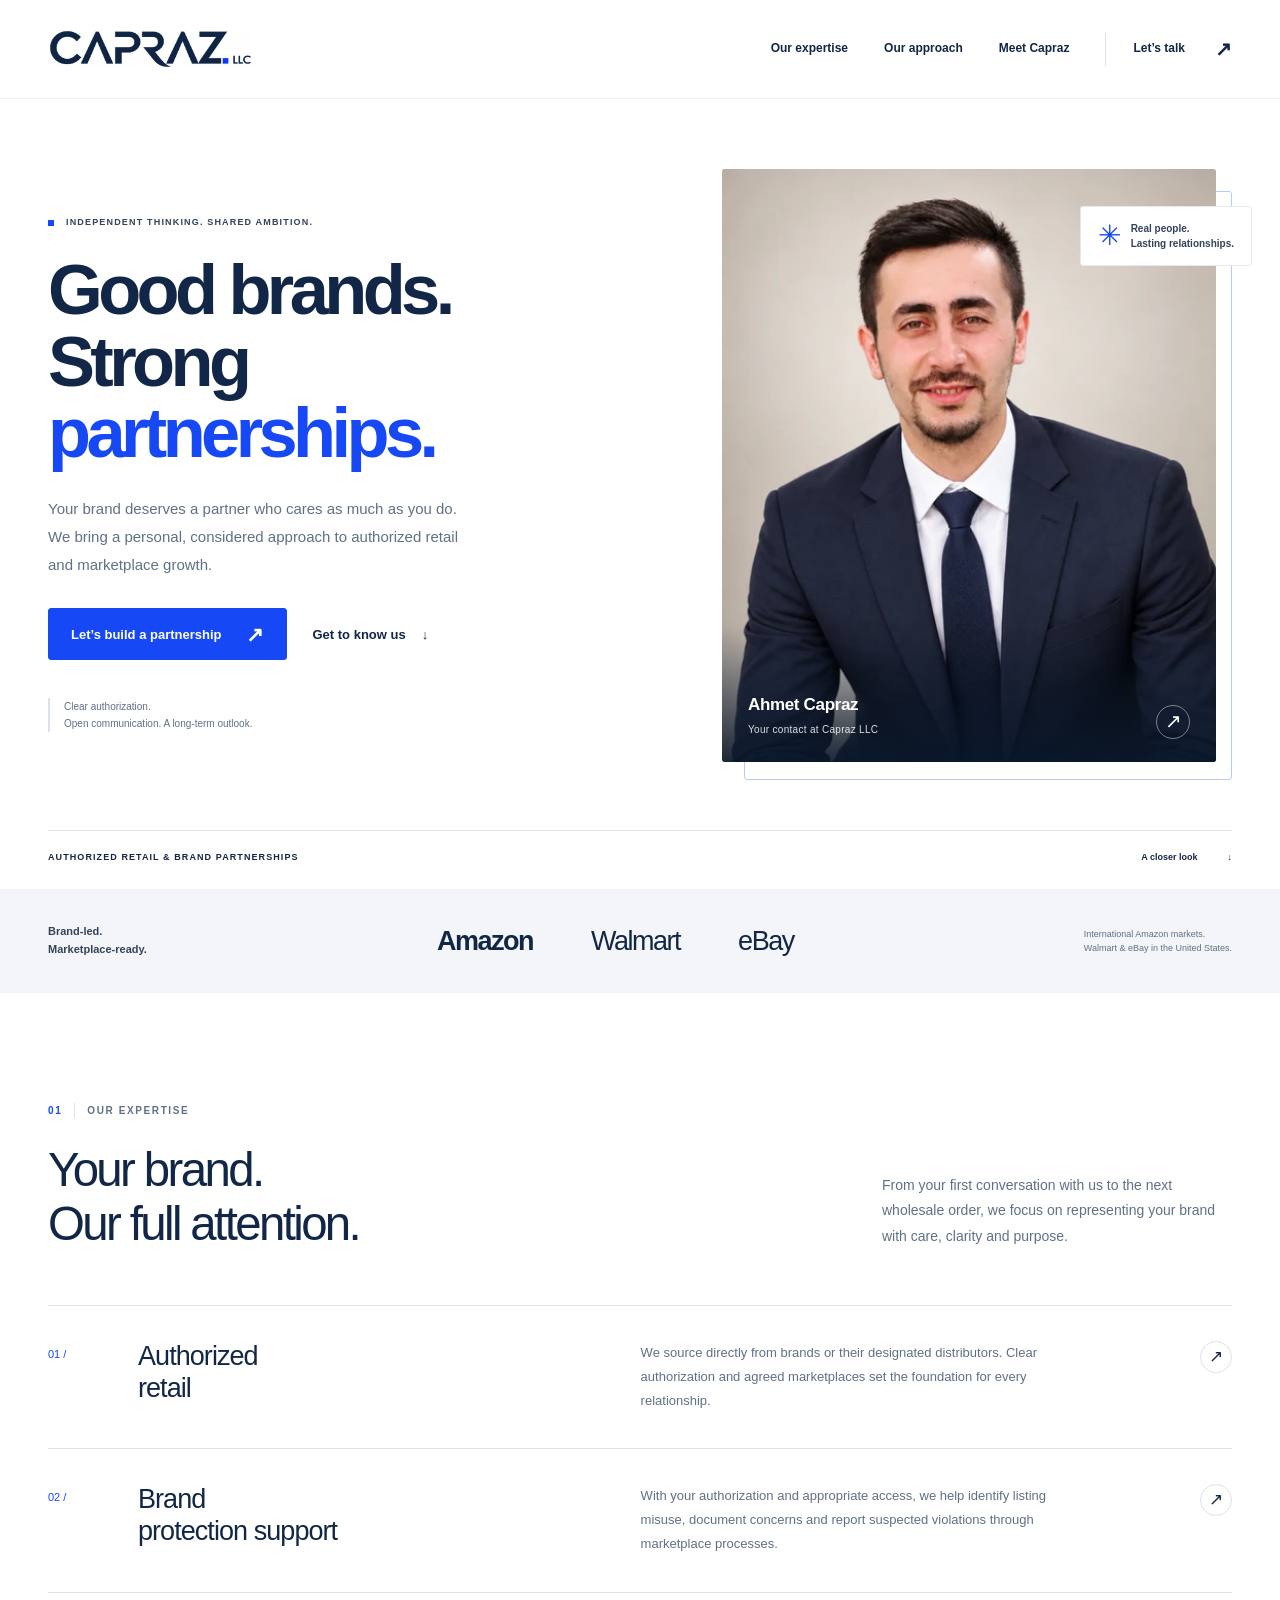
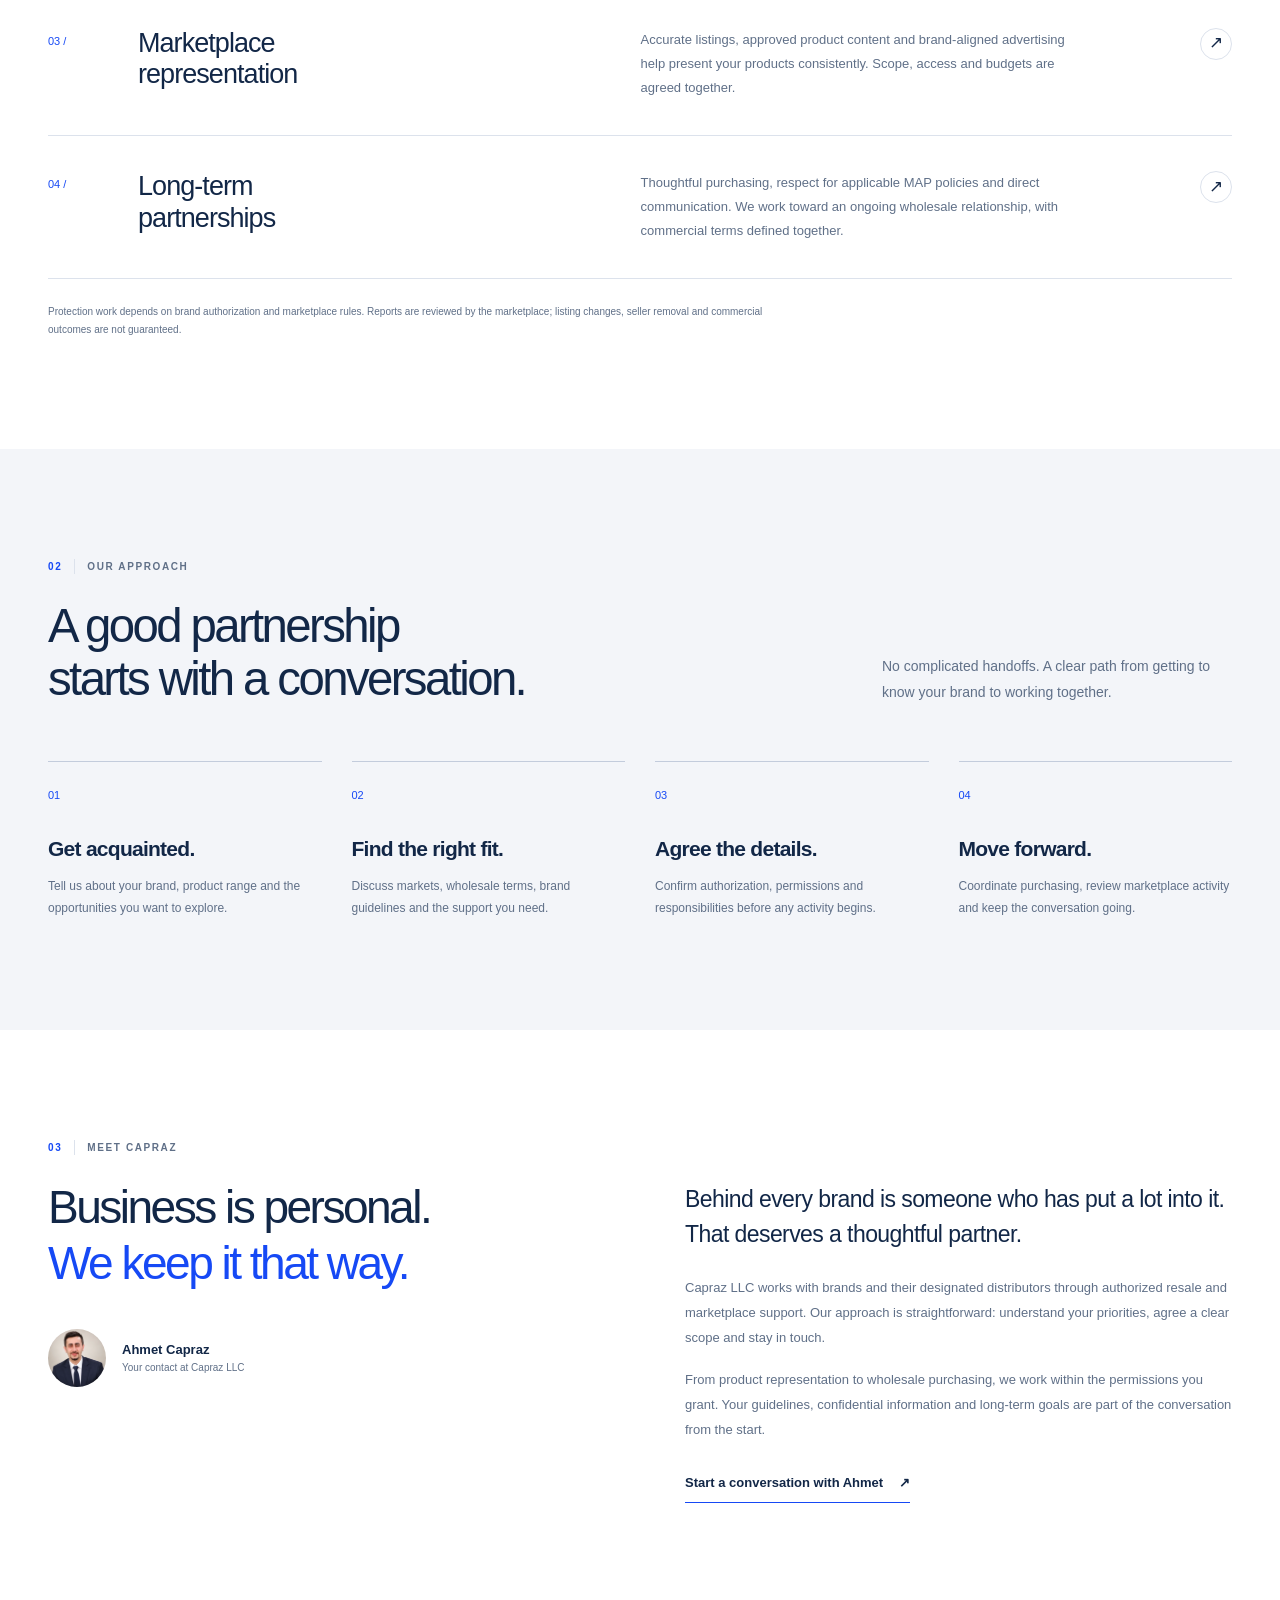
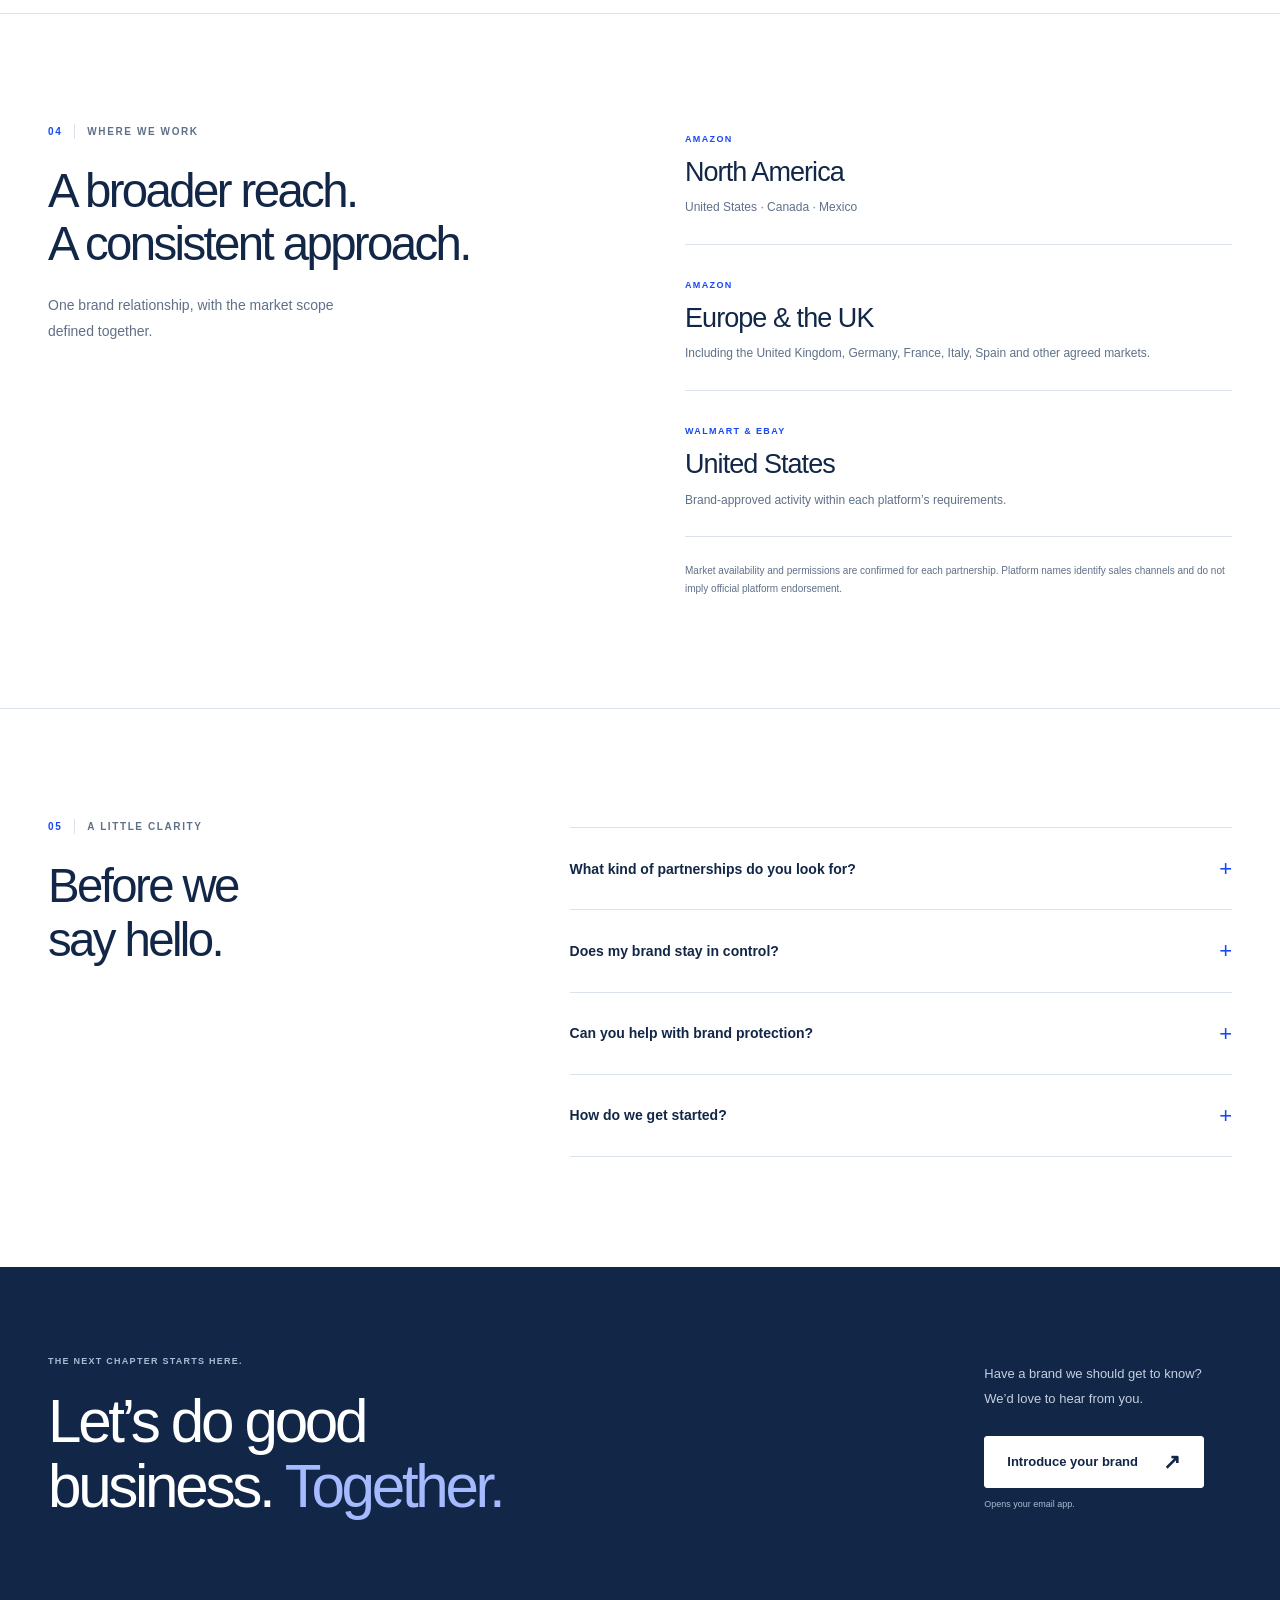
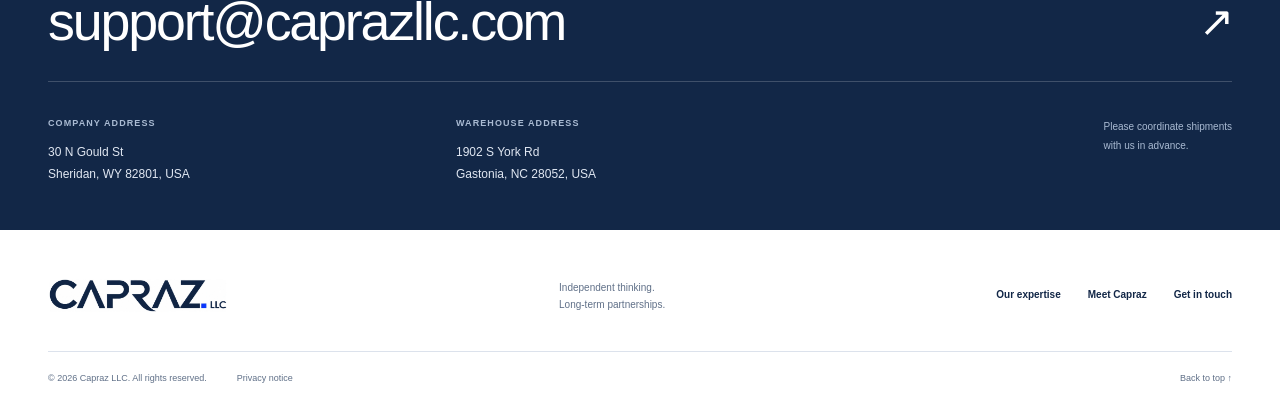
==== commit dfae655f: "Update Capraz website interface" ====
--- a/index.html
+++ b/index.html
@@ -1,495 +1,81 @@
-<!DOCTYPE html>
+<!doctype html>
 <html lang="en">
 <head>
-<meta charset="UTF-8" />
-<meta name="viewport" content="width=device-width, initial-scale=1.0, viewport-fit=cover" />
-<title>Capraz LLC — Authorized Amazon & E-Commerce Partner</title>
-<meta name="description" content="Capraz LLC is a professional authorized reseller and brand growth partner operating across Amazon North America, Europe, and major e-commerce platforms worldwide." />
-<link rel="preconnect" href="https://fonts.googleapis.com">
-<link rel="preconnect" href="https://fonts.gstatic.com" crossorigin>
-<link href="https://fonts.googleapis.com/css2?family=Space+Grotesk:wght@400;500;600;700&family=Inter:wght@400;500;600&display=swap" rel="stylesheet">
-<style>
-:root{
-  --ink:#0A0E1A;
-  --ink-2:#0F1424;
-  --panel:#141A2E;
-  --line:rgba(255,255,255,.08);
-  --line-2:rgba(255,255,255,.14);
-  --text:#E8ECF4;
-  --muted:#8A93A8;
-  --muted-2:#5C6580;
-  --cyan:#3DD4D0;
-  --cyan-dim:rgba(61,212,208,.14);
-  --amber:#F5A623;
-  --white:#FBFCFE;
-  --maxw:1200px;
-}
-*{margin:0;padding:0;box-sizing:border-box}
-html{scroll-behavior:smooth}
-body{
-  background:var(--ink);
-  color:var(--text);
-  font-family:'Inter',system-ui,sans-serif;
-  line-height:1.6;
-  -webkit-font-smoothing:antialiased;
-  overflow-x:hidden;
-}
-::selection{background:var(--cyan);color:var(--ink)}
-a{color:inherit;text-decoration:none}
-h1,h2,h3,.display{font-family:'Space Grotesk',sans-serif;letter-spacing:-.02em}
-.wrap{max-width:var(--maxw);margin:0 auto;padding:0 28px}
-.eyebrow{
-  font-family:'Space Grotesk',sans-serif;
-  font-size:12px;font-weight:600;letter-spacing:.22em;text-transform:uppercase;
-  color:var(--cyan);display:inline-flex;align-items:center;gap:10px;
-}
-.eyebrow::before{content:"";width:26px;height:1px;background:var(--cyan);opacity:.7}
-
-/* ---------- NAV ---------- */
-nav{
-  position:fixed;top:0;left:0;right:0;z-index:100;
-  display:flex;align-items:center;justify-content:space-between;
-  padding:20px 28px;
-  transition:background .4s ease,backdrop-filter .4s ease,padding .4s ease,border-color .4s ease;
-  border-bottom:1px solid transparent;
-}
-nav.scrolled{
-  background:rgba(10,14,26,.78);
-  backdrop-filter:blur(16px);
-  padding:14px 28px;
-  border-bottom:1px solid var(--line);
-}
-.brand{font-family:'Space Grotesk',sans-serif;font-weight:700;font-size:21px;letter-spacing:-.03em;display:flex;align-items:center;gap:9px}
-.brand .dot{width:8px;height:8px;border-radius:50%;background:var(--cyan);box-shadow:0 0 14px var(--cyan);animation:pulse 2.4s ease-in-out infinite}
-@keyframes pulse{0%,100%{opacity:1;transform:scale(1)}50%{opacity:.5;transform:scale(.8)}}
-.nav-links{display:flex;gap:34px;align-items:center}
-.nav-links a{font-size:14px;color:var(--muted);font-weight:500;transition:color .25s;position:relative}
-.nav-links a::after{content:"";position:absolute;left:0;bottom:-5px;width:0;height:1px;background:var(--cyan);transition:width .3s}
-.nav-links a:hover{color:var(--text)}
-.nav-links a:hover::after{width:100%}
-.nav-cta{
-  font-family:'Space Grotesk',sans-serif;font-weight:600;font-size:13.5px;
-  padding:10px 20px;border:1px solid var(--line-2);border-radius:50px;color:var(--text)!important;
-  transition:all .3s;
-}
-.nav-cta:hover{background:var(--cyan);border-color:var(--cyan);color:var(--ink)!important;box-shadow:0 0 24px var(--cyan-dim)}
-.nav-toggle{display:none;background:none;border:none;color:var(--text);font-size:24px;cursor:pointer}
-
-/* ---------- HERO ---------- */
-.hero{position:relative;min-height:100vh;display:flex;align-items:center;overflow:hidden}
-#net{position:absolute;inset:0;width:100%;height:100%;opacity:.9}
-.hero::after{content:"";position:absolute;inset:0;background:radial-gradient(ellipse 80% 60% at 70% 40%,transparent,var(--ink) 78%);pointer-events:none}
-.hero-inner{position:relative;z-index:3;padding-top:80px}
-.hero h1{
-  font-size:clamp(40px,7vw,82px);font-weight:700;line-height:1.02;margin:22px 0 0;
-  max-width:14ch;
-}
-.hero h1 em{font-style:normal;color:var(--cyan);position:relative}
-.hero h1 em::after{content:"";position:absolute;left:0;bottom:.08em;width:100%;height:.09em;background:var(--cyan);opacity:.4}
-.hero p.lead{font-size:clamp(16px,2vw,19px);color:var(--muted);max-width:54ch;margin:26px 0 0;line-height:1.65}
-.hero-cta{display:flex;gap:14px;margin-top:38px;flex-wrap:wrap}
-.btn{
-  font-family:'Space Grotesk',sans-serif;font-weight:600;font-size:15px;
-  padding:15px 30px;border-radius:50px;cursor:pointer;transition:all .3s;border:1px solid transparent;display:inline-flex;align-items:center;gap:9px;
-}
-.btn-primary{background:var(--cyan);color:var(--ink);box-shadow:0 8px 30px var(--cyan-dim)}
-.btn-primary:hover{transform:translateY(-3px);box-shadow:0 14px 44px rgba(61,212,208,.32)}
-.btn-ghost{border-color:var(--line-2);color:var(--text)}
-.btn-ghost:hover{border-color:var(--cyan);color:var(--cyan)}
-.hero-stats{display:flex;gap:42px;margin-top:60px;flex-wrap:wrap}
-.stat .num{font-family:'Space Grotesk',sans-serif;font-size:38px;font-weight:700;color:var(--white);line-height:1}
-.stat .lbl{font-size:13px;color:var(--muted-2);margin-top:8px;max-width:20ch}
-.scroll-hint{position:absolute;bottom:28px;left:50%;transform:translateX(-50%);z-index:3;font-size:11px;letter-spacing:.2em;text-transform:uppercase;color:var(--muted-2);display:flex;flex-direction:column;align-items:center;gap:10px}
-.scroll-hint .line{width:1px;height:34px;background:linear-gradient(var(--cyan),transparent);animation:scrolldn 2s ease-in-out infinite}
-@keyframes scrolldn{0%{transform:scaleY(0);transform-origin:top}50%{transform:scaleY(1);transform-origin:top}51%{transform-origin:bottom}100%{transform:scaleY(0);transform-origin:bottom}}
-
-/* ---------- SECTIONS ---------- */
-section{position:relative}
-.sec{padding:120px 0}
-.sec-head{max-width:680px;margin-bottom:64px}
-.sec-head h2{font-size:clamp(28px,4vw,46px);font-weight:700;line-height:1.08;margin-top:18px}
-.sec-head p{color:var(--muted);margin-top:16px;font-size:17px}
-
-/* reveal */
-.reveal{opacity:0;transform:translateY(34px);transition:opacity .9s cubic-bezier(.16,1,.3,1),transform .9s cubic-bezier(.16,1,.3,1)}
-.reveal.in{opacity:1;transform:none}
-.reveal[data-d="1"]{transition-delay:.08s}
-.reveal[data-d="2"]{transition-delay:.16s}
-.reveal[data-d="3"]{transition-delay:.24s}
-
-/* what we do */
-.cards{display:grid;grid-template-columns:repeat(3,1fr);gap:22px}
-.card{
-  background:linear-gradient(160deg,var(--panel),var(--ink-2));
-  border:1px solid var(--line);border-radius:18px;padding:34px 30px;position:relative;overflow:hidden;
-  transition:transform .4s cubic-bezier(.16,1,.3,1),border-color .4s,box-shadow .4s;
-}
-.card::before{content:"";position:absolute;top:0;left:0;width:100%;height:2px;background:linear-gradient(90deg,var(--cyan),transparent);transform:scaleX(0);transform-origin:left;transition:transform .5s}
-.card:hover{transform:translateY(-8px);border-color:var(--line-2);box-shadow:0 26px 60px rgba(0,0,0,.5)}
-.card:hover::before{transform:scaleX(1)}
-.card .ico{width:46px;height:46px;border-radius:12px;background:var(--cyan-dim);display:flex;align-items:center;justify-content:center;margin-bottom:22px}
-.card .ico svg{width:22px;height:22px;stroke:var(--cyan)}
-.card h3{font-size:21px;font-weight:600;margin-bottom:12px}
-.card p{color:var(--muted);font-size:15px}
-
-/* process */
-.proc{display:grid;grid-template-columns:repeat(4,1fr);gap:0;border-top:1px solid var(--line);counter-reset:step}
-.step{padding:38px 26px 38px 0;border-right:1px solid var(--line);position:relative;transition:background .4s}
-.step:last-child{border-right:none}
-.step:hover{background:var(--ink-2)}
-.step .n{font-family:'Space Grotesk',sans-serif;font-size:14px;font-weight:600;color:var(--cyan);letter-spacing:.1em}
-.step .bar{height:2px;background:var(--line);margin:18px 0;position:relative;overflow:hidden}
-.step .bar i{position:absolute;inset:0;background:var(--cyan);transform:scaleX(0);transform-origin:left;transition:transform .8s ease}
-.step.in .bar i{transform:scaleX(1)}
-.step h3{font-size:19px;font-weight:600;margin-bottom:10px}
-.step p{color:var(--muted);font-size:14px}
-
-/* differentiators split */
-.split{display:grid;grid-template-columns:1fr 1fr;gap:60px;align-items:start}
-.split h2{font-size:clamp(26px,3.4vw,40px);font-weight:700;line-height:1.1}
-.feat-list{display:flex;flex-direction:column;gap:2px}
-.feat{display:flex;gap:16px;padding:20px 0;border-bottom:1px solid var(--line);align-items:flex-start;transition:padding-left .3s}
-.feat:hover{padding-left:8px}
-.feat .chk{flex-shrink:0;width:22px;height:22px;border-radius:50%;border:1px solid var(--cyan);display:flex;align-items:center;justify-content:center;margin-top:2px}
-.feat .chk svg{width:12px;height:12px;stroke:var(--cyan)}
-.feat span{font-size:15.5px;color:var(--text)}
-
-/* marketplaces */
-.mkt-grid{display:grid;grid-template-columns:repeat(4,1fr);gap:14px}
-.mkt{
-  background:var(--ink-2);border:1px solid var(--line);border-radius:14px;padding:24px 22px;
-  transition:all .35s cubic-bezier(.16,1,.3,1);position:relative;overflow:hidden;
-}
-.mkt:hover{border-color:var(--cyan);transform:translateY(-4px)}
-.mkt .name{font-family:'Space Grotesk',sans-serif;font-weight:600;font-size:17px}
-.mkt .dom{font-size:13px;color:var(--muted-2);margin-top:5px}
-.mkt .live{position:absolute;top:16px;right:16px;width:7px;height:7px;border-radius:50%;background:var(--cyan);box-shadow:0 0 10px var(--cyan);opacity:0;transition:opacity .3s}
-.mkt:hover .live{opacity:1;animation:pulse 1.6s infinite}
-
-/* CTA band */
-.cta-band{padding:120px 0;position:relative;overflow:hidden;border-top:1px solid var(--line);border-bottom:1px solid var(--line)}
-.cta-band::before{content:"";position:absolute;inset:0;background:radial-gradient(circle at 50% 50%,var(--cyan-dim),transparent 60%)}
-.cta-inner{position:relative;text-align:center;max-width:640px;margin:0 auto}
-.cta-inner h2{font-size:clamp(30px,4.5vw,52px);font-weight:700;line-height:1.05}
-.cta-inner p{color:var(--muted);margin:20px 0 34px;font-size:17px}
-.mail-pill{
-  display:inline-flex;align-items:center;gap:12px;font-family:'Space Grotesk',sans-serif;font-weight:600;font-size:18px;
-  padding:18px 32px;border:1px solid var(--line-2);border-radius:50px;transition:all .3s;
-}
-.mail-pill:hover{border-color:var(--cyan);background:var(--cyan-dim);color:var(--cyan)}
-
-/* footer */
-footer{padding:80px 0 40px}
-.foot-grid{display:grid;grid-template-columns:1.4fr 1fr 1fr 1fr;gap:40px;padding-bottom:50px;border-bottom:1px solid var(--line)}
-.foot-grid h4{font-size:12px;letter-spacing:.16em;text-transform:uppercase;color:var(--muted-2);margin-bottom:16px;font-weight:600}
-.foot-grid p,.foot-grid a{font-size:14px;color:var(--muted);display:block;margin-bottom:8px}
-.foot-grid a:hover{color:var(--cyan)}
-.foot-brand .brand{font-size:24px;margin-bottom:14px}
-.foot-brand .tag{font-size:14px;color:var(--muted);max-width:30ch}
-.foot-bottom{padding-top:28px;display:flex;justify-content:space-between;flex-wrap:wrap;gap:12px;font-size:13px;color:var(--muted-2)}
-
-@media(max-width:900px){
-  .cards{grid-template-columns:1fr}
-  .proc{grid-template-columns:1fr 1fr}
-  .step{border-right:none;border-bottom:1px solid var(--line)}
-  .split{grid-template-columns:1fr;gap:36px}
-  .mkt-grid{grid-template-columns:1fr 1fr}
-  .foot-grid{grid-template-columns:1fr 1fr}
-  .nav-links{display:none}
-  .nav-links.open{display:flex;flex-direction:column;position:absolute;top:100%;left:0;right:0;background:var(--ink-2);padding:24px 28px;gap:20px;border-bottom:1px solid var(--line)}
-  .nav-toggle{display:block}
-  .sec{padding:84px 0}
-  .hero-stats{gap:28px}
-}
-@media(max-width:560px){
-  .proc{grid-template-columns:1fr}
-  .mkt-grid{grid-template-columns:1fr}
-  .foot-grid{grid-template-columns:1fr}
-}
-@media(prefers-reduced-motion:reduce){
-  *{animation:none!important;transition:none!important}
-  .reveal{opacity:1;transform:none}
-}
-</style>
+<meta charset="utf-8">
+<meta name="viewport" content="width=device-width,initial-scale=1">
+<title>Capraz LLC | Good brands deserve a committed partner.</title>
+<meta name="description" content="Capraz LLC partners with brands through authorized retail, responsible marketplace representation and long-term wholesale relationships. Meet your next brand partner.">
+<meta name="theme-color" content="#122747">
+<link rel="canonical" href="https://caprazllc.com/">
+<meta property="og:type" content="website"><meta property="og:title" content="Capraz LLC — Good brands. Strong partnerships."><meta property="og:description" content="Authorized retail and thoughtful marketplace support. A personal commitment to your brand."><meta property="og:url" content="https://caprazllc.com/"><meta property="og:image" content="https://caprazllc.com/assets/share.png">
+<meta name="twitter:card" content="summary_large_image">
+<link rel="icon" href="assets/favicon.ico"><link rel="icon" type="image/png" sizes="32x32" href="assets/icon-32.png"><link rel="apple-touch-icon" href="assets/icon-180.png">
+<link rel="stylesheet" href="styles.css?v=20261021-1"><script src="script.js?v=20261021-1" defer></script>
+<script type="application/ld+json">{"@context":"https://schema.org","@type":"Organization","name":"Capraz LLC","url":"https://caprazllc.com/","email":"support@caprazllc.com","logo":"https://caprazllc.com/assets/capraz-logo.png","address":{"@type":"PostalAddress","streetAddress":"30 N Gould St","addressLocality":"Sheridan","addressRegion":"WY","postalCode":"82801","addressCountry":"US"}}</script>
 </head>
 <body>
-
-<nav id="nav">
-  <a href="#top" class="brand"><span class="dot"></span>Capraz<span style="color:var(--cyan)">.</span></a>
-  <div class="nav-links" id="navlinks">
-    <a href="#what-we-do">What We Do</a>
-    <a href="#process">How We Work</a>
-    <a href="#platforms">Platforms</a>
-    <a href="#contact" class="nav-cta">Partner with us</a>
-  </div>
-  <button class="nav-toggle" id="navtoggle" aria-label="Menu">☰</button>
-</nav>
-
-<!-- HERO -->
-<header class="hero" id="top">
-  <canvas id="net"></canvas>
-  <div class="wrap hero-inner">
-    <span class="eyebrow reveal in">Authorized Reseller &amp; Brand Partner</span>
-    <h1 class="reveal in" data-d="1">Your brand, <em>protected</em> and growing on Amazon.</h1>
-    <p class="lead reveal in" data-d="2">Capraz LLC is a professional authorized reseller operating across Amazon North America, Europe, and major global e-commerce platforms. We eliminate unauthorized listings, strengthen your brand presence, and drive real sales growth — on your terms.</p>
-    <div class="hero-cta reveal in" data-d="3">
-      <a href="#contact" class="btn btn-primary">Partner with us →</a>
-      <a href="#what-we-do" class="btn btn-ghost">How it works</a>
-    </div>
-    <div class="hero-stats reveal in" data-d="3">
-      <div class="stat"><div class="num" data-count="20" data-suffix="+">0</div><div class="lbl">Amazon marketplaces covered — NA, Europe &amp; beyond</div></div>
-      <div class="stat"><div class="num">Multi</div><div class="lbl">Seller accounts across regions</div></div>
-      <div class="stat"><div class="num">100<span style="color:var(--cyan)">%</span></div><div class="lbl">Brand control, always maintained</div></div>
-    </div>
-  </div>
-  <div class="scroll-hint"><span class="line"></span>Scroll</div>
+<a class="skip" href="#main">Skip to content</a>
+<header class="site-header">
+<div class="wrap nav-row">
+<a class="brand" href="#top" aria-label="Capraz LLC home"><img src="assets/capraz-logo.webp" alt="Capraz LLC" width="1348" height="261"></a>
+<button class="menu-toggle" type="button" aria-expanded="false" aria-controls="navigation"><span>Menu</span><span class="menu-lines" aria-hidden="true"></span></button>
+<nav id="navigation" aria-label="Main navigation"><a href="#what-we-do">Our expertise</a><a href="#process">Our approach</a><a href="#company">Meet Capraz</a><a class="nav-contact" href="#contact">Let’s talk <span aria-hidden="true">↗</span></a></nav>
+</div>
 </header>
-
-<!-- WHAT WE DO -->
-<section class="sec" id="what-we-do">
-  <div class="wrap">
-    <div class="sec-head reveal">
-      <span class="eyebrow">What We Do</span>
-      <h2>More than a reseller. A brand growth partner.</h2>
-    </div>
-    <div class="cards">
-      <div class="card reveal" data-d="1">
-        <div class="ico"><svg viewBox="0 0 24 24" fill="none" stroke-width="1.8"><path d="M12 22s8-4 8-10V5l-8-3-8 3v7c0 6 8 10 8 10z"/></svg></div>
-        <h3>Brand Protection</h3>
-        <p>We identify and eliminate unauthorized third-party listings that damage your pricing, reputation, and customer experience on Amazon.</p>
-      </div>
-      <div class="card reveal" data-d="2">
-        <div class="ico"><svg viewBox="0 0 24 24" fill="none" stroke-width="1.8"><path d="M3 17l6-6 4 4 8-8"/><path d="M14 7h7v7"/></svg></div>
-        <h3>Listing Optimization</h3>
-        <p>We rebuild and optimize your product listings — titles, images, A+ content — to maximize conversion and rank on every marketplace we operate in.</p>
-      </div>
-      <div class="card reveal" data-d="3">
-        <div class="ico"><svg viewBox="0 0 24 24" fill="none" stroke-width="1.8"><path d="M17 21v-2a4 4 0 0 0-4-4H5a4 4 0 0 0-4 4v2"/><circle cx="9" cy="7" r="4"/><path d="M23 21v-2a4 4 0 0 0-3-3.87"/><path d="M16 3.13a4 4 0 0 1 0 7.75"/></svg></div>
-        <h3>Long-Term Partnership</h3>
-        <p>We work alongside your brand, not around it. Transparent reporting, brand-aligned pricing, and shared goals for sustainable growth.</p>
-      </div>
-    </div>
-  </div>
+<main id="main">
+<section class="hero" id="top" aria-labelledby="hero-title">
+<div class="wrap hero-grid">
+<div class="hero-copy">
+<p class="eyebrow"><span class="blue-square" aria-hidden="true"></span>Independent thinking. Shared ambition.</p>
+<h1 id="hero-title">Good brands.<br>Strong<br><span class="accent">partnerships.</span></h1>
+<p class="hero-intro">Your brand deserves a partner who cares as much as you do. We bring a personal, considered approach to authorized retail and marketplace growth.</p>
+<div class="hero-actions"><a class="button" href="#contact">Let’s build a partnership <span aria-hidden="true">↗</span></a><a class="quiet-link" href="#what-we-do">Get to know us <span aria-hidden="true">↓</span></a></div>
+<div class="hero-note"><span class="note-line" aria-hidden="true"></span><p>Clear authorization.<br>Open communication. A long-term outlook.</p></div>
+</div>
+<div class="hero-visual">
+<div class="portrait-outline" aria-hidden="true"></div>
+<figure class="portrait"><img src="assets/ahmet-capraz-800.webp" srcset="assets/ahmet-capraz-480.webp 480w, assets/ahmet-capraz-800.webp 800w, assets/ahmet-capraz-1122.webp 1122w" sizes="(max-width: 760px) calc(100vw - 56px), (max-width: 1200px) 42vw, 510px" width="1122" height="1402" alt="Ahmet Capraz, your contact at Capraz LLC" fetchpriority="high"><figcaption><div><strong>Ahmet Capraz</strong><span>Your contact at Capraz LLC</span></div><a href="#company" aria-label="Meet Ahmet Capraz"><span aria-hidden="true">↗</span></a></figcaption></figure>
+<div class="photo-caption"><span aria-hidden="true">✳</span><p>Real people.<br>Lasting relationships.</p></div>
+</div>
+</div>
+<div class="wrap hero-bottom"><span>AUTHORIZED RETAIL &amp; BRAND PARTNERSHIPS</span><a href="#what-we-do">A closer look <span aria-hidden="true">↓</span></a></div>
 </section>
-
-<!-- PROCESS -->
-<section class="sec" id="process">
-  <div class="wrap">
-    <div class="sec-head reveal">
-      <span class="eyebrow">How We Work</span>
-      <h2>Simple, transparent, results-driven.</h2>
-    </div>
-    <div class="proc">
-      <div class="step reveal" data-d="1">
-        <div class="n">01</div><div class="bar"><i></i></div>
-        <h3>Brand audit</h3>
-        <p>We analyze your current Amazon presence — unauthorized sellers, listing quality, pricing integrity — and present a clear picture of where you stand.</p>
-      </div>
-      <div class="step reveal" data-d="2">
-        <div class="n">02</div><div class="bar"><i></i></div>
-        <h3>Partnership agreement</h3>
-        <p>We align on goals, marketplaces, and brand guidelines before anything moves. Your brand stays in control at every stage.</p>
-      </div>
-      <div class="step reveal" data-d="3">
-        <div class="n">03</div><div class="bar"><i></i></div>
-        <h3>Launch &amp; optimize</h3>
-        <p>We activate your listings, enforce pricing, and drive traffic across our seller accounts in North America and Europe simultaneously.</p>
-      </div>
-      <div class="step reveal" data-d="3">
-        <div class="n">04</div><div class="bar"><i></i></div>
-        <h3>Report &amp; grow</h3>
-        <p>Regular performance updates, market insights, and continuous optimization — so you always know exactly what's happening with your brand.</p>
-      </div>
-    </div>
-  </div>
+<section class="platform-strip" aria-label="Marketplace scope"><div class="wrap platform-row"><p>Brand-led.<br>Marketplace-ready.</p><div class="platform-names"><span>Amazon</span><span>Walmart</span><span>eBay</span></div><p class="platform-note">International Amazon markets.<br>Walmart &amp; eBay in the United States.</p></div></section>
+<section class="section expertise" id="what-we-do" aria-labelledby="expertise-title">
+<div class="wrap"><div class="section-intro"><div><p class="eyebrow section-label"><span>01</span>Our expertise</p><h2 id="expertise-title">Your brand.<br>Our full attention.</h2></div><p class="section-lead">From your first conversation with us to the next wholesale order, we focus on representing your brand with care, clarity and purpose.</p></div>
+<div class="service-list">
+<article class="service"><span class="service-number">01 /</span><h3>Authorized<br>retail</h3><p>We source directly from brands or their designated distributors. Clear authorization and agreed marketplaces set the foundation for every relationship.</p><span class="service-symbol" aria-hidden="true">↗</span></article>
+<article class="service"><span class="service-number">02 /</span><h3>Brand<br>protection support</h3><p>With your authorization and appropriate access, we help identify listing misuse, document concerns and report suspected violations through marketplace processes.</p><span class="service-symbol" aria-hidden="true">↗</span></article>
+<article class="service"><span class="service-number">03 /</span><h3>Marketplace<br>representation</h3><p>Accurate listings, approved product content and brand-aligned advertising help present your products consistently. Scope, access and budgets are agreed together.</p><span class="service-symbol" aria-hidden="true">↗</span></article>
+<article class="service"><span class="service-number">04 /</span><h3>Long-term<br>partnerships</h3><p>Thoughtful purchasing, respect for applicable MAP policies and direct communication. We work toward an ongoing wholesale relationship, with commercial terms defined together.</p><span class="service-symbol" aria-hidden="true">↗</span></article>
+</div><p class="scope-note">Protection work depends on brand authorization and marketplace rules. Reports are reviewed by the marketplace; listing changes, seller removal and commercial outcomes are not guaranteed.</p>
+</div></section>
+<section class="section approach" id="process" aria-labelledby="approach-title">
+<div class="wrap"><div class="section-intro"><div><p class="eyebrow section-label"><span>02</span>Our approach</p><h2 id="approach-title">A good partnership<br>starts with a conversation.</h2></div><p class="section-lead">No complicated handoffs. A clear path from getting to know your brand to working together.</p></div>
+<div class="steps">
+<article class="step"><span class="step-index">01</span><h3>Get acquainted.</h3><p>Tell us about your brand, product range and the opportunities you want to explore.</p></article>
+<article class="step"><span class="step-index">02</span><h3>Find the right fit.</h3><p>Discuss markets, wholesale terms, brand guidelines and the support you need.</p></article>
+<article class="step"><span class="step-index">03</span><h3>Agree the details.</h3><p>Confirm authorization, permissions and responsibilities before any activity begins.</p></article>
+<article class="step"><span class="step-index">04</span><h3>Move forward.</h3><p>Coordinate purchasing, review marketplace activity and keep the conversation going.</p></article>
+</div></div></section>
+<section class="section company" id="company" aria-labelledby="company-title">
+<div class="wrap company-layout"><div class="company-heading"><p class="eyebrow section-label"><span>03</span>Meet Capraz</p><h2 id="company-title">Business is personal.<br><span class="accent">We keep it that way.</span></h2><div class="person"><img src="assets/ahmet-capraz-480.webp" alt="" width="64" height="64" loading="lazy"><div><strong>Ahmet Capraz</strong><span>Your contact at Capraz LLC</span></div></div></div>
+<div class="company-text"><p class="large-copy">Behind every brand is someone who has put a lot into it. That deserves a thoughtful partner.</p><p>Capraz LLC works with brands and their designated distributors through authorized resale and marketplace support. Our approach is straightforward: understand your priorities, agree a clear scope and stay in touch.</p><p>From product representation to wholesale purchasing, we work within the permissions you grant. Your guidelines, confidential information and long-term goals are part of the conversation from the start.</p><a class="text-link" href="mailto:support@caprazllc.com">Start a conversation with Ahmet <span aria-hidden="true">↗</span></a></div></div>
 </section>
-
-<!-- DIFFERENTIATORS -->
-<section class="sec">
-  <div class="wrap split">
-    <div class="reveal">
-      <span class="eyebrow">What sets us apart</span>
-      <h2 style="margin-top:18px">We treat your brand like our own.</h2>
-      <p style="color:var(--muted);margin-top:18px;font-size:16px">Unlike brokers or aggregators, we are a direct reseller partner. No hidden channels, no undercutting. Your pricing policy is our pricing policy — and you deal directly with the decision-makers at Capraz.</p>
-    </div>
-    <div class="feat-list reveal" data-d="1">
-      <div class="feat"><span class="chk"><svg viewBox="0 0 24 24" fill="none" stroke-width="2.4"><path d="M20 6L9 17l-5-5"/></svg></span><span>Multiple dedicated seller accounts in NA and EU regions</span></div>
-      <div class="feat"><span class="chk"><svg viewBox="0 0 24 24" fill="none" stroke-width="2.4"><path d="M20 6L9 17l-5-5"/></svg></span><span>Strict MAP and pricing policy enforcement</span></div>
-      <div class="feat"><span class="chk"><svg viewBox="0 0 24 24" fill="none" stroke-width="2.4"><path d="M20 6L9 17l-5-5"/></svg></span><span>Authorized seller status — no grey market, ever</span></div>
-      <div class="feat"><span class="chk"><svg viewBox="0 0 24 24" fill="none" stroke-width="2.4"><path d="M20 6L9 17l-5-5"/></svg></span><span>Full listing ownership: copy, images, A+ content</span></div>
-      <div class="feat"><span class="chk"><svg viewBox="0 0 24 24" fill="none" stroke-width="2.4"><path d="M20 6L9 17l-5-5"/></svg></span><span>Direct communication — no middlemen, no ticket systems</span></div>
-      <div class="feat"><span class="chk"><svg viewBox="0 0 24 24" fill="none" stroke-width="2.4"><path d="M20 6L9 17l-5-5"/></svg></span><span>Presence on Amazon and beyond — all major platforms</span></div>
-    </div>
-  </div>
-</section>
-
-<!-- PLATFORMS -->
-<section class="sec" id="platforms">
-  <div class="wrap">
-    <div class="sec-head reveal">
-      <span class="eyebrow">Where We Operate</span>
-      <h2>Every marketplace your customers shop on.</h2>
-    </div>
-    <div class="mkt-grid">
-      <div class="mkt reveal"><span class="live"></span><div class="name">Amazon US</div><div class="dom">amazon.com</div></div>
-      <div class="mkt reveal" data-d="1"><span class="live"></span><div class="name">Amazon UK</div><div class="dom">amazon.co.uk</div></div>
-      <div class="mkt reveal" data-d="2"><span class="live"></span><div class="name">Amazon DE</div><div class="dom">amazon.de</div></div>
-      <div class="mkt reveal" data-d="3"><span class="live"></span><div class="name">Amazon FR</div><div class="dom">amazon.fr</div></div>
-      <div class="mkt reveal"><span class="live"></span><div class="name">Amazon IT</div><div class="dom">amazon.it</div></div>
-      <div class="mkt reveal" data-d="1"><span class="live"></span><div class="name">Amazon ES</div><div class="dom">amazon.es</div></div>
-      <div class="mkt reveal" data-d="2"><span class="live"></span><div class="name">Amazon CA</div><div class="dom">amazon.ca</div></div>
-      <div class="mkt reveal" data-d="3"><span class="live"></span><div class="name">Amazon NL</div><div class="dom">amazon.nl</div></div>
-      <div class="mkt reveal"><span class="live"></span><div class="name">Amazon SE</div><div class="dom">amazon.se</div></div>
-      <div class="mkt reveal" data-d="1"><span class="live"></span><div class="name">Amazon PL</div><div class="dom">amazon.pl</div></div>
-      <div class="mkt reveal" data-d="2"><span class="live"></span><div class="name">Amazon BE</div><div class="dom">amazon.com.be</div></div>
-      <div class="mkt reveal" data-d="3"><span class="live"></span><div class="name">+ More</div><div class="dom">eBay, Walmart &amp; others</div></div>
-    </div>
-  </div>
-</section>
-
-<!-- CTA -->
-<section class="cta-band" id="contact">
-  <div class="wrap cta-inner reveal">
-    <span class="eyebrow" style="justify-content:center">Get in touch</span>
-    <h2 style="margin-top:18px">Ready to protect and grow your brand?</h2>
-    <p>We work with a select number of brand partners at a time to ensure every relationship gets the attention it deserves. If you're interested in working together, reach out directly.</p>
-    <a href="mailto:support@caprazllc.com" class="mail-pill">
-      <svg viewBox="0 0 24 24" width="20" height="20" fill="none" stroke="currentColor" stroke-width="1.8"><path d="M4 4h16v16H4z"/><path d="M22 6l-10 7L2 6"/></svg>
-      support@caprazllc.com
-    </a>
-  </div>
-</section>
-
-<!-- FOOTER -->
-<footer>
-  <div class="wrap">
-    <div class="foot-grid">
-      <div class="foot-brand">
-        <div class="brand"><span class="dot"></span>Capraz<span style="color:var(--cyan)">.</span></div>
-        <p class="tag">Authorized Amazon &amp; e-commerce partner. We protect, optimize, and grow brands across North America and Europe.</p>
-      </div>
-      <div>
-        <h4>Company</h4>
-        <p>Capraz LLC</p>
-        <p style="color:var(--muted-2)">Operations: NA &amp; Europe</p>
-        <p style="color:var(--muted-2)">Response within 24h</p>
-      </div>
-      <div>
-        <h4>Locations</h4>
-        <p>30 N Gould St,<br>Sheridan, WY 82801</p>
-        <p style="color:var(--muted-2)">Warehouse: 1902 S York Rd,<br>Gastonia, NC 28052</p>
-      </div>
-      <div>
-        <h4>Platforms</h4>
-        <p>Amazon · eBay</p>
-        <p>Walmart &amp; more</p>
-        <a href="mailto:support@caprazllc.com">support@caprazllc.com</a>
-      </div>
-    </div>
-    <div class="foot-bottom">
-      <span>30 N Gould St, Sheridan WY 82801, USA</span>
-      <span>© 2026 Capraz LLC. All rights reserved.</span>
-    </div>
-  </div>
-</footer>
-
-<script>
-/* nav scroll state */
-const nav=document.getElementById('nav');
-addEventListener('scroll',()=>nav.classList.toggle('scrolled',scrollY>40));
-/* mobile menu */
-const tg=document.getElementById('navtoggle'),nl=document.getElementById('navlinks');
-tg.addEventListener('click',()=>nl.classList.toggle('open'));
-nl.querySelectorAll('a').forEach(a=>a.addEventListener('click',()=>nl.classList.remove('open')));
-
-/* reveal on scroll */
-const io=new IntersectionObserver((es)=>{
-  es.forEach(e=>{if(e.isIntersecting){e.target.classList.add('in');io.unobserve(e.target)}})
-},{threshold:.18});
-document.querySelectorAll('.reveal:not(.in),.step').forEach(el=>io.observe(el));
-
-/* count up */
-const cio=new IntersectionObserver((es)=>{
-  es.forEach(e=>{
-    if(!e.isIntersecting)return;
-    const el=e.target,target=+el.dataset.count,suf=el.dataset.suffix||'';let n=0;
-    const t=setInterval(()=>{n+=Math.ceil(target/30);if(n>=target){n=target;clearInterval(t)}el.textContent=n+suf},28);
-    cio.unobserve(el);
-  })
-},{threshold:.5});
-document.querySelectorAll('[data-count]').forEach(el=>cio.observe(el));
-
-/* ---- HERO NETWORK CANVAS ---- */
-const cv=document.getElementById('net'),cx=cv.getContext('2d');
-let W,H,DPR,nodes=[],pulses=[];
-const NAMES=['US','UK','DE','FR','IT','ES','CA','NL','SE','PL','BE'];
-function resize(){
-  DPR=Math.min(devicePixelRatio||1,2);
-  W=cv.width=innerWidth*DPR;H=cv.height=cv.offsetHeight*DPR;
-  cv.style.width=innerWidth+'px';
-  build();
-}
-function build(){
-  nodes=[];
-  const count=innerWidth<700?9:16;
-  for(let i=0;i<count;i++){
-    nodes.push({
-      x:Math.random()*W,y:Math.random()*H,
-      vx:(Math.random()-.5)*.18*DPR,vy:(Math.random()-.5)*.18*DPR,
-      r:(Math.random()*1.6+1.4)*DPR,
-      hub:i<NAMES.length, label:NAMES[i]||''
-    });
-  }
-}
-function spawnPulse(){
-  if(nodes.length<2)return;
-  const a=nodes[(Math.random()*nodes.length)|0],b=nodes[(Math.random()*nodes.length)|0];
-  if(a===b)return;
-  pulses.push({a,b,t:0});
-}
-let pt=0;
-function draw(){
-  cx.clearRect(0,0,W,H);
-  // links
-  for(let i=0;i<nodes.length;i++){
-    for(let j=i+1;j<nodes.length;j++){
-      const a=nodes[i],b=nodes[j],dx=a.x-b.x,dy=a.y-b.y,d=Math.hypot(dx,dy);
-      const max=180*DPR;
-      if(d<max){
-        cx.strokeStyle='rgba(61,212,208,'+(1-d/max)*.14+')';
-        cx.lineWidth=DPR*.6;
-        cx.beginPath();cx.moveTo(a.x,a.y);cx.lineTo(b.x,b.y);cx.stroke();
-      }
-    }
-  }
-  // nodes
-  nodes.forEach(n=>{
-    n.x+=n.vx;n.y+=n.vy;
-    if(n.x<0||n.x>W)n.vx*=-1;
-    if(n.y<0||n.y>H)n.vy*=-1;
-    cx.beginPath();cx.arc(n.x,n.y,n.r,0,7);
-    cx.fillStyle=n.hub?'rgba(61,212,208,.9)':'rgba(180,200,220,.5)';
-    cx.fill();
-    if(n.hub){
-      cx.beginPath();cx.arc(n.x,n.y,n.r*2.6,0,7);
-      cx.strokeStyle='rgba(61,212,208,.18)';cx.lineWidth=DPR;cx.stroke();
-      cx.fillStyle='rgba(138,147,168,.6)';cx.font=(10*DPR)+'px Space Grotesk,sans-serif';
-      cx.fillText(n.label,n.x+n.r*3,n.y+3*DPR);
-    }
-  });
-  // pulses travelling along edges
-  pulses=pulses.filter(p=>p.t<=1);
-  pulses.forEach(p=>{
-    p.t+=.012;
-    const x=p.a.x+(p.b.x-p.a.x)*p.t,y=p.a.y+(p.b.y-p.a.y)*p.t;
-    cx.beginPath();cx.arc(x,y,2.4*DPR,0,7);
-    cx.fillStyle='rgba(245,166,35,.9)';cx.shadowBlur=12;cx.shadowColor='#F5A623';cx.fill();cx.shadowBlur=0;
-  });
-  pt++;if(pt%40===0)spawnPulse();
-  requestAnimationFrame(draw);
-}
-resize();addEventListener('resize',resize);
-if(!matchMedia('(prefers-reduced-motion:reduce)').matches){draw();}
-</script>
-</body>
-</html>
+<section class="section markets" id="platforms" aria-labelledby="markets-title">
+<div class="wrap market-layout"><div><p class="eyebrow section-label"><span>04</span>Where we work</p><h2 id="markets-title">A broader reach.<br>A consistent approach.</h2><p class="section-lead">One brand relationship, with the market scope defined together.</p></div>
+<div class="market-regions"><article><span class="region-label">AMAZON</span><h3>North America</h3><p>United States · Canada · Mexico</p></article><article><span class="region-label">AMAZON</span><h3>Europe &amp; the UK</h3><p>Including the United Kingdom, Germany, France, Italy, Spain and other agreed markets.</p></article><article><span class="region-label">WALMART &amp; EBAY</span><h3>United States</h3><p>Brand-approved activity within each platform’s requirements.</p></article><p class="market-footnote">Market availability and permissions are confirmed for each partnership. Platform names identify sales channels and do not imply official platform endorsement.</p></div></div></section>
+<section class="section faq" aria-labelledby="faq-title"><div class="wrap faq-layout"><div><p class="eyebrow section-label"><span>05</span>A little clarity</p><h2 id="faq-title">Before we<br>say hello.</h2></div><div class="faq-list">
+<details><summary>What kind of partnerships do you look for?<span aria-hidden="true">+</span></summary><p>We welcome conversations with brands and their designated distributors about authorized retail and long-term wholesale relationships. Product fit, market scope and commercial terms are discussed together.</p></details>
+<details><summary>Does my brand stay in control?<span aria-hidden="true">+</span></summary><p>Authorization, applicable brand policies and marketplace permissions define our work. We agree the scope before moving forward and discuss additional services with you first.</p></details>
+<details><summary>Can you help with brand protection?<span aria-hidden="true">+</span></summary><p>With your authorization and appropriate platform access, we can help document suspected misuse and submit reports. Marketplaces review reports and determine outcomes; seller removal is not guaranteed.</p></details>
+<details><summary>How do we get started?<span aria-hidden="true">+</span></summary><p>Email support@caprazllc.com with a short introduction to your brand, your website or catalog and the markets you are interested in. We can then arrange a conversation about the next steps.</p></details>
+</div></div></section>
+<section class="contact" id="contact" aria-labelledby="contact-title"><div class="wrap">
+<div class="contact-top"><div><p class="eyebrow">The next chapter starts here.</p><h2 id="contact-title">Let’s do good<br>business. <span>Together.</span></h2></div><div class="contact-copy"><p>Have a brand we should get to know?<br>We’d love to hear from you.</p><a class="button light" href="mailto:support@caprazllc.com?subject=Brand%20partnership%20inquiry">Introduce your brand <span aria-hidden="true">↗</span></a><p class="email-note">Opens your email app.</p></div></div>
+<a class="contact-email" href="mailto:support@caprazllc.com">support@caprazllc.com <span aria-hidden="true">↗</span></a>
+<div class="contact-locations"><div><h3>Company address</h3><address>30 N Gould St<br>Sheridan, WY 82801, USA</address></div><div><h3>Warehouse address</h3><address>1902 S York Rd<br>Gastonia, NC 28052, USA</address></div><p>Please coordinate shipments<br>with us in advance.</p></div>
+</div></section>
+</main>
+<footer class="site-footer"><div class="wrap footer-top"><a class="brand" href="#top" aria-label="Capraz LLC home"><img src="assets/capraz-logo.webp" alt="Capraz LLC" width="1348" height="261" loading="lazy"></a><p>Independent thinking.<br>Long-term partnerships.</p><nav aria-label="Footer navigation"><a href="#what-we-do">Our expertise</a><a href="#company">Meet Capraz</a><a href="#contact">Get in touch</a></nav></div><div class="wrap footer-bottom"><span>© 2026 Capraz LLC. All rights reserved.</span><a href="privacy.html">Privacy notice</a><a href="#top">Back to top ↑</a></div></footer>
+</body></html>
--- a/styles.css
+++ b/styles.css
@@ -0,0 +1,14 @@
+:root{--navy:#122747;--blue:#1649f5;--text:#33435a;--muted:#607088;--line:#dce2ec;--pale:#f3f5f9;--white:#fff;--max:1240px}
+*{box-sizing:border-box}html{scroll-behavior:smooth;scroll-padding-top:104px}body{margin:0;color:var(--navy);background:#fff;font-family:"Segoe UI",Arial,sans-serif;font-size:16px;line-height:1.65;-webkit-font-smoothing:antialiased}::selection{background:#dce5ff}a{color:inherit;text-decoration:none}button{font:inherit}img{display:block;max-width:100%;height:auto}h1,h2,h3,p,figure{margin:0}h1,h2,h3{line-height:1.08;font-weight:550;letter-spacing:-.055em}p{color:var(--text)}.wrap{width:min(calc(100% - 96px),var(--max));margin-inline:auto}.accent{color:var(--blue)}.eyebrow{text-transform:uppercase;font-size:10px;letter-spacing:.16em;font-weight:650;line-height:1.5;display:flex;align-items:center;gap:12px}.blue-square{height:6px;width:6px;background:var(--blue);flex:none}.button{min-height:52px;background:var(--blue);color:#fff;padding:14px 22px;display:inline-flex;align-items:center;justify-content:space-between;gap:25px;font-size:13px;font-weight:600;border:1px solid var(--blue);border-radius:3px;transition:background .2s,transform .2s}.button:hover{background:#1039c9;transform:translateY(-2px)}.button span{font-size:21px;line-height:1}.text-link,.quiet-link{font-size:13px;font-weight:600;display:inline-flex;align-items:center;gap:16px}.text-link{padding-bottom:8px;border-bottom:1px solid var(--blue)}.text-link:hover,.quiet-link:hover{color:var(--blue)}a:focus-visible,button:focus-visible,summary:focus-visible{outline:3px solid #f2ac4b;outline-offset:6px}.skip{position:fixed;top:-80px;left:20px;background:#fff;padding:12px 20px;z-index:100;border:2px solid var(--blue)}.skip:focus{top:12px}
+.site-header{position:sticky;top:0;z-index:30;background:rgba(255,255,255,.97);border-bottom:1px solid #edf0f5}.nav-row{height:98px;display:flex;align-items:center;justify-content:space-between;gap:32px}.brand{display:block;width:205px;flex:none}.brand img{width:100%;height:auto}.nav-row nav{display:flex;align-items:center;gap:36px}.nav-row nav a{font-size:12px;font-weight:600;white-space:nowrap}.nav-row nav a:hover{color:var(--blue)}.nav-contact{padding-left:27px;border-left:1px solid var(--line);display:flex;gap:30px;align-items:center}.nav-contact span{font-size:20px}.menu-toggle{display:none}
+.hero{overflow:hidden}.hero-grid{display:grid;grid-template-columns:1.13fr 1fr;gap:65px;padding-top:70px;padding-bottom:50px;align-items:center}.hero-copy .eyebrow{font-size:9px;letter-spacing:.13em}.hero h1{font-size:clamp(52px,5.5vw,78px);line-height:1.02;letter-spacing:-.065em;margin:24px 0 26px;font-weight:550}.hero-intro{font-size:15px;max-width:420px;line-height:1.85;color:var(--muted)}.hero-actions{display:flex;flex-wrap:wrap;align-items:center;gap:25px;margin-top:30px}.hero-note{display:flex;gap:14px;align-items:center;margin-top:38px}.note-line{height:34px;width:2px;background:var(--line)}.hero-note p{font-size:10px;line-height:1.7;color:var(--muted)}.hero-visual{position:relative;padding:0 16px 18px 0;max-width:510px;justify-self:end;width:100%}.portrait{position:relative;border-radius:3px;background:#dcd8d0;overflow:hidden}.portrait>img{width:100%;aspect-ratio:4/4.8;object-fit:cover;object-position:center 30%}.portrait-outline{position:absolute;inset:22px 0 0 22px;border:1px solid #b8c9fa;border-radius:3px}.portrait figcaption{position:absolute;bottom:0;left:0;right:0;background:linear-gradient(transparent,rgba(10,24,44,.9));padding:65px 26px 23px;display:flex;align-items:end;justify-content:space-between;color:#fff}.portrait figcaption strong{display:block;font-size:17px;font-weight:550;letter-spacing:-.02em}.portrait figcaption div>span{display:block;font-size:10px;letter-spacing:.03em;opacity:.85;margin-top:3px}.portrait figcaption a{height:34px;width:34px;border:1px solid #ffffff70;border-radius:50%;display:grid;place-content:center;font-size:20px}.photo-caption{position:absolute;top:37px;right:-20px;display:flex;align-items:center;gap:10px;background:#fff;padding:14px 17px;border:1px solid #e5eaf1;border-radius:3px}.photo-caption>span{font-size:28px;color:var(--blue);line-height:1}.photo-caption p{font-size:10px;font-weight:600;line-height:1.5}.hero-bottom{border-top:1px solid var(--line);padding:19px 0 24px;display:flex;justify-content:space-between;gap:20px;font-size:9px;letter-spacing:.12em;font-weight:600}.hero-bottom a{letter-spacing:0;display:flex;gap:30px}.platform-strip{background:var(--pale)}.platform-row{padding-block:30px;display:flex;justify-content:space-between;align-items:center;gap:30px}.platform-row>p{font-size:11px;font-weight:600;line-height:1.6}.platform-names{display:flex;gap:58px;align-items:center;font-size:27px;font-weight:650;letter-spacing:-.055em}.platform-names span:nth-child(2){font-weight:500}.platform-names span:nth-child(3){font-weight:400}.platform-row .platform-note{font-size:9px;color:var(--muted);font-weight:400}
+.section{padding-block:110px}.section-intro{display:flex;justify-content:space-between;align-items:end;gap:65px;margin-bottom:55px}.section-label{color:var(--muted);margin-bottom:25px}.section-label>span{font-size:10px;color:var(--blue);padding-right:12px;border-right:1px solid var(--line)}h2{font-size:clamp(36px,3.7vw,52px);font-weight:500;line-height:1.13}.section-lead{font-size:14px;color:var(--muted);max-width:350px;line-height:1.85}.service{display:grid;grid-template-columns:55px 1fr 1.1fr 42px;gap:35px;padding:35px 0;border-top:1px solid var(--line);align-items:start}.service:last-child{border-bottom:1px solid var(--line)}.service-number{font-size:11px;color:var(--blue);padding-top:4px}.service h3{font-size:27px;font-weight:500;letter-spacing:-.035em;line-height:1.18}.service p{font-size:13px;color:var(--muted);line-height:1.85;max-width:430px}.service-symbol{width:32px;height:32px;border:1px solid var(--line);border-radius:50%;display:grid;place-content:center;font-size:17px;justify-self:end}.scope-note{font-size:10px;line-height:1.8;color:var(--muted);max-width:760px;margin-top:24px}.approach{background:var(--pale)}.steps{display:grid;grid-template-columns:repeat(4,1fr);gap:30px;margin-top:55px}.step{border-top:1px solid #c3ccdc;padding-top:24px}.step-index{display:block;font-size:11px;color:var(--blue);margin-bottom:34px}.step h3{font-size:21px;letter-spacing:-.035em;margin-bottom:14px;font-weight:550}.step p{font-size:12px;line-height:1.9;color:var(--muted)}
+.company-layout{display:grid;grid-template-columns:1fr 1fr;gap:90px}.company h2{font-size:clamp(36px,3.6vw,49px);line-height:1.2}.person{display:flex;align-items:center;gap:16px;margin-top:38px}.person img{width:58px;height:58px;border-radius:50%;object-fit:cover;object-position:center 12%}.person strong{display:block;font-size:13px;font-weight:600}.person span{display:block;font-size:10px;color:var(--muted)}.company-text{padding-top:42px}.company-text .large-copy{font-size:23px;line-height:1.5;letter-spacing:-.025em;color:var(--navy);margin-bottom:25px}.company-text>p:not(.large-copy){font-size:13px;line-height:1.9;color:var(--muted);margin-bottom:18px}.company-text .text-link{margin-top:12px}.markets{border-top:1px solid var(--line);border-bottom:1px solid var(--line)}.market-layout{display:grid;grid-template-columns:1fr 1fr;gap:90px}.market-layout .section-lead{margin-top:22px;max-width:310px}.market-regions article{padding:0 0 25px;margin-bottom:25px;border-bottom:1px solid var(--line)}.region-label{font-size:9px;font-weight:650;letter-spacing:.15em;color:var(--blue)}.market-regions h3{font-size:27px;font-weight:500;letter-spacing:-.035em;margin-top:8px}.market-regions article p{font-size:12px;line-height:1.8;color:var(--muted);margin-top:10px}.market-footnote{font-size:10px;line-height:1.8;color:var(--muted)}.faq-layout{display:grid;grid-template-columns:.8fr 1.2fr;gap:80px}.faq-list{padding-top:8px}.faq details{border-bottom:1px solid var(--line)}.faq details:first-child{border-top:1px solid var(--line)}.faq summary{list-style:none;cursor:pointer;font-size:14px;font-weight:550;padding:23px 0;display:flex;align-items:center;justify-content:space-between;gap:25px;line-height:1.6}.faq summary::-webkit-details-marker{display:none}.faq summary>span{font-size:22px;color:var(--blue);font-weight:300;transition:transform .2s}.faq details[open] summary>span{transform:rotate(45deg)}.faq details p{font-size:12px;color:var(--muted);line-height:1.9;padding:0 38px 24px 0}
+.contact{background:var(--navy);color:#fff;padding-block:88px 45px}.contact .eyebrow{color:#aabbd3;font-size:9px;letter-spacing:.14em}.contact-top{display:flex;justify-content:space-between;gap:65px;align-items:center}.contact h2{font-size:clamp(40px,4.7vw,66px);margin-top:22px;letter-spacing:-.055em;line-height:1.08}.contact h2 span{color:#a6baff}.contact-copy{padding-right:28px}.contact-copy>p{font-size:13px;color:#c4cfdf;line-height:1.9}.button.light{background:#fff;color:var(--navy);border-color:#fff;margin-top:24px}.button.light:hover{background:#eaf0ff}.contact-copy .email-note{font-size:9px;color:#aabbd3;margin-top:8px}.contact-email{display:flex;align-items:center;justify-content:space-between;border-bottom:1px solid #ffffff30;font-size:clamp(22px,4.2vw,57px);letter-spacing:-.04em;font-weight:400;gap:15px;padding-block:45px 25px;margin-top:23px;line-height:1.25;overflow-wrap:anywhere}.contact-email>span{font-size:42px;font-weight:300;flex:none}.contact-email:hover{color:#b8c7ff}.contact-locations{display:grid;grid-template-columns:1fr 1fr 1fr;gap:40px;margin-top:35px;align-items:start}.contact-locations h3{font-size:9px;font-weight:600;letter-spacing:.12em;text-transform:uppercase;line-height:1.5;color:#aabbd3;margin-bottom:12px}.contact-locations address{font-size:12px;font-style:normal;color:#e0e7f2;line-height:1.8}.contact-locations>p{font-size:10px;line-height:1.9;color:#aabbd3;justify-self:end}.site-footer{padding-top:48px}.footer-top{display:flex;align-items:center;justify-content:space-between;gap:35px;padding-bottom:38px}.footer-top .brand{width:180px}.footer-top>p{font-size:10px;line-height:1.7;color:var(--muted)}.footer-top nav{display:flex;gap:27px;font-size:10px;font-weight:600}.footer-bottom{border-top:1px solid var(--line);display:flex;gap:30px;justify-content:space-between;padding-block:19px 26px;font-size:9px;color:var(--muted)}.footer-bottom a:last-child{margin-left:auto}.legal{padding-block:75px 110px;max-width:800px}.legal h1{font-size:clamp(38px,5vw,60px);margin-block:15px 25px}.legal h2{font-size:25px;margin-top:38px;margin-bottom:14px;letter-spacing:-.025em}.legal p,.legal li{font-size:14px;line-height:1.9;color:var(--text);margin-bottom:15px}.legal a:not(.button){text-decoration:underline}.legal .button{margin-top:20px}
+@media(min-width:1500px){.hero-grid{padding-top:85px;padding-bottom:65px}.hero h1{font-size:83px}}
+@media(max-width:1050px){.wrap{width:calc(100% - 64px)}.hero-grid{gap:35px}.hero h1{font-size:62px}.hero-copy .eyebrow{font-size:8px}.hero-intro{font-size:13px}.hero-actions{gap:18px}.hero-actions .button{font-size:12px;padding-inline:17px;gap:18px}.quiet-link{font-size:12px}.photo-caption{right:-8px;padding:11px}.nav-row nav{gap:24px}.brand{width:180px}.company-layout,.market-layout{gap:55px}.service{gap:25px;grid-template-columns:40px 1fr 1.1fr 30px}.platform-names{gap:35px}.platform-row .platform-note{max-width:150px}.contact-copy{padding:0}}
+@media(max-width:760px){html{scroll-padding-top:83px}.wrap{width:calc(100% - 48px)}.nav-row{height:78px;gap:20px}.brand{width:170px}.menu-toggle{display:flex;align-items:center;gap:13px;border:0;background:none;color:var(--navy);font-size:11px;padding:12px 0 12px 12px;cursor:pointer}.menu-lines{width:19px;height:12px;border-top:1px solid currentColor;border-bottom:1px solid currentColor}.site-header .nav-row nav{display:none}.js .site-header .nav-row nav[data-open="true"]{display:flex;position:absolute;top:78px;left:0;right:0;background:#fff;border-bottom:1px solid var(--line);padding:28px 24px;flex-direction:column;align-items:start;gap:25px;box-shadow:0 10px 20px #12274708}.nav-contact{padding-left:0;border:0;gap:20px}.hero-grid{grid-template-columns:1fr;padding-top:42px;padding-bottom:28px;gap:42px}.hero-copy .eyebrow{font-size:8px;letter-spacing:.11em}.hero h1{font-size:clamp(43px,10vw,72px);margin-block:20px 22px}.hero-intro{font-size:14px;max-width:470px}.hero-actions{gap:24px;margin-top:25px}.hero-note{margin-top:25px}.hero-visual{width:92%;max-width:510px;justify-self:center;padding-right:12px;padding-bottom:12px}.portrait>img{aspect-ratio:4/4.6;object-position:center 24%}.photo-caption{right:-16px;top:27px}.hero-bottom{font-size:7px;padding-block:16px 20px}.hero-bottom a{gap:14px;white-space:nowrap;font-size:8px}.platform-row{flex-wrap:wrap;gap:22px;padding-block:25px}.platform-row>p:first-child{font-size:10px;min-width:100%}.platform-names{gap:34px;font-size:26px}.platform-row .platform-note{max-width:none;font-size:9px}.section{padding-block:68px}.section-intro{flex-direction:column;align-items:start;gap:25px;margin-bottom:34px}.section-label{margin-bottom:20px;font-size:9px}h2{font-size:36px}.section-lead{font-size:13px;max-width:440px}.service{grid-template-columns:30px 1fr 30px;gap:14px;padding-block:26px}.service h3{font-size:24px}.service p{grid-column:2/4;font-size:12px;max-width:100%}.service-symbol{grid-column:3;grid-row:1}.scope-note{font-size:9px}.steps{grid-template-columns:1fr 1fr;gap:32px 25px;margin-top:36px}.step-index{margin-bottom:22px}.step h3{font-size:20px}.step p{font-size:12px}.company-layout,.market-layout,.faq-layout{grid-template-columns:1fr;gap:34px}.company h2{font-size:36px}.person{margin-top:27px}.company-text{padding-top:0}.company-text .large-copy{font-size:21px}.market-layout .section-lead{max-width:440px}.faq-layout{gap:28px}.faq-list{padding-top:0}.faq summary{font-size:13px;padding-block:20px}.contact{padding-block:58px 35px}.contact-top{flex-direction:column;align-items:start;gap:30px}.contact h2{font-size:43px}.contact-copy>p{font-size:13px}.contact .button{margin-top:18px}.contact-email{font-size:clamp(20px,4.8vw,34px);padding-block:22px;margin-top:26px;gap:10px}.contact-email>span{font-size:27px}.contact-locations{grid-template-columns:1fr 1fr;gap:26px 20px}.contact-locations>p{justify-self:start;grid-column:1/-1}.contact-locations address{font-size:11px}.footer-top{flex-wrap:wrap;gap:24px;padding-bottom:27px}.footer-top .brand{width:155px}.footer-top>p{font-size:9px}.footer-top nav{width:100%;gap:24px;font-size:10px}.footer-bottom{font-size:8px;gap:17px;flex-wrap:wrap;padding-bottom:20px}.footer-bottom>span{width:100%}.legal{padding-block:48px 70px}}
+@media(max-width:370px){.wrap{width:calc(100% - 36px)}.hero h1{font-size:42px}.hero-actions{gap:19px}.hero-actions .button{min-height:48px;font-size:11px;padding-inline:14px}.hero-actions .quiet-link{font-size:11px}.hero-note p{font-size:9px}.hero-bottom>span{max-width:170px}.hero-visual{width:94%}.photo-caption{padding:9px;right:-12px}.photo-caption p{font-size:9px}.platform-names{gap:25px;font-size:24px}.step h3{font-size:18px}.contact h2{font-size:38px}.brand{width:150px}.contact-email{font-size:21px}.contact-locations{gap:25px 15px}.contact-locations address{font-size:10px}}
+@media(prefers-reduced-motion:reduce){html{scroll-behavior:auto}*,*::before,*::after{transition:none!important;animation:none!important}}
+@media print{.site-header,.hero-actions,.hero-bottom,.contact-copy .button,.footer-top nav,.footer-bottom a,.skip{display:none}.wrap{width:95%}.section{padding-block:25px}.hero-grid{padding-top:20px}.contact{background:#fff;color:var(--navy)}.contact p,.contact address,.contact h3{color:var(--text)}a{color:inherit}.portrait{max-width:300px}.hero h1{font-size:42px}}
+
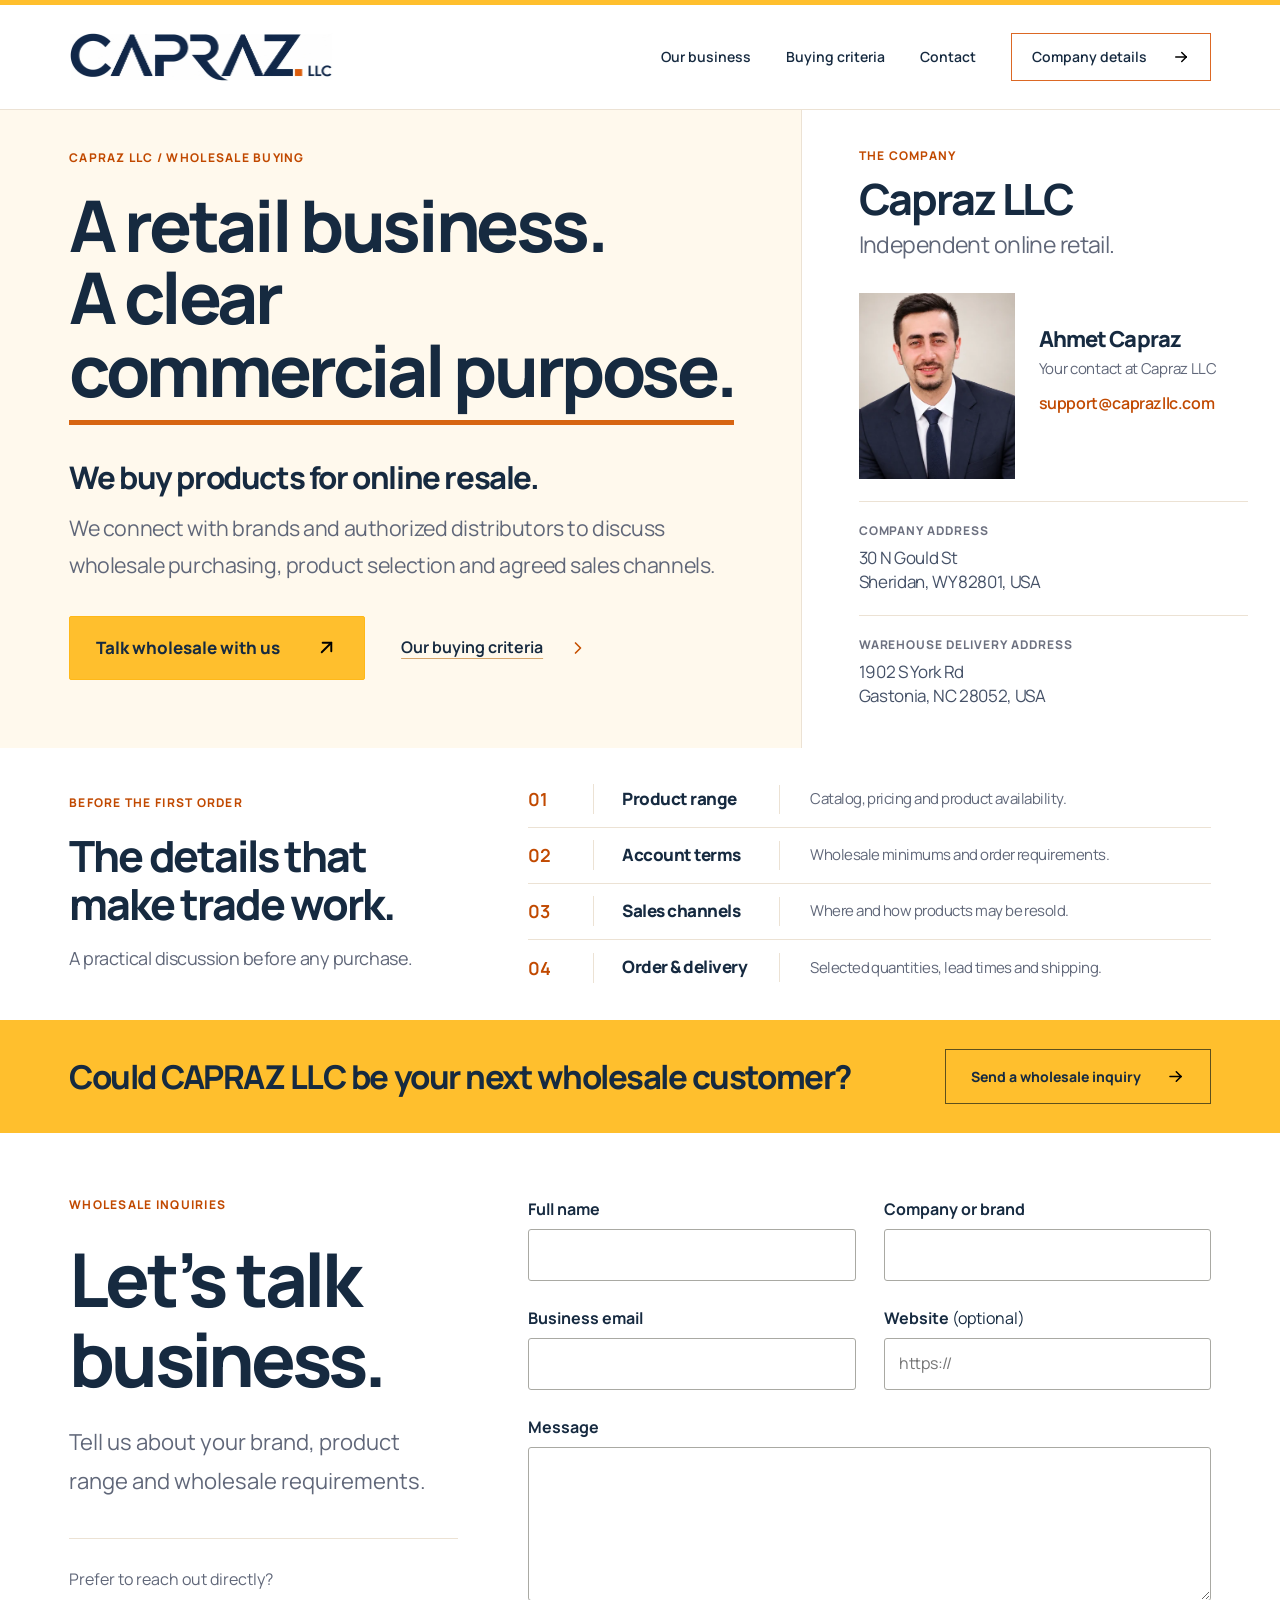
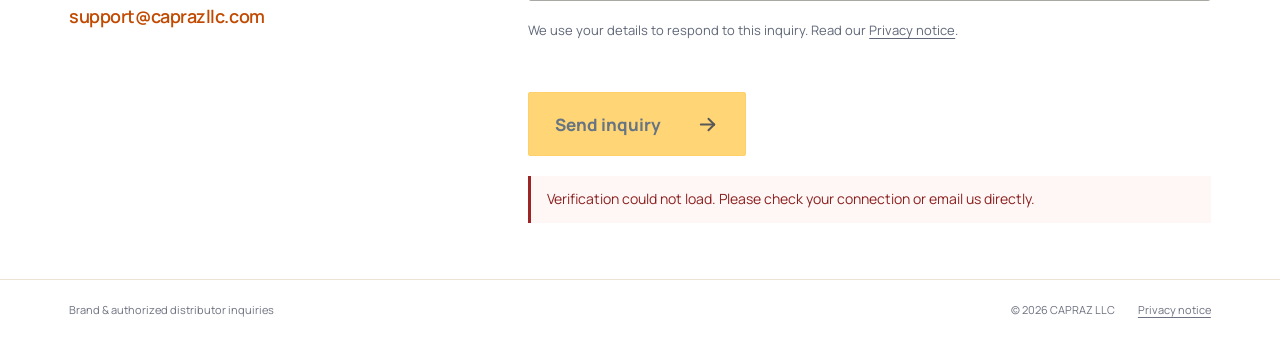
==== commit 4f825fce: "Add files via upload" ====
--- a/index.html
+++ b/index.html
@@ -1,81 +1,113 @@
-<!doctype html>
-<html lang="en">
-<head>
-<meta charset="utf-8">
-<meta name="viewport" content="width=device-width,initial-scale=1">
-<title>Capraz LLC | Good brands deserve a committed partner.</title>
-<meta name="description" content="Capraz LLC partners with brands through authorized retail, responsible marketplace representation and long-term wholesale relationships. Meet your next brand partner.">
-<meta name="theme-color" content="#122747">
-<link rel="canonical" href="https://caprazllc.com/">
-<meta property="og:type" content="website"><meta property="og:title" content="Capraz LLC — Good brands. Strong partnerships."><meta property="og:description" content="Authorized retail and thoughtful marketplace support. A personal commitment to your brand."><meta property="og:url" content="https://caprazllc.com/"><meta property="og:image" content="https://caprazllc.com/assets/share.png">
-<meta name="twitter:card" content="summary_large_image">
-<link rel="icon" href="assets/favicon.ico"><link rel="icon" type="image/png" sizes="32x32" href="assets/icon-32.png"><link rel="apple-touch-icon" href="assets/icon-180.png">
-<link rel="stylesheet" href="styles.css?v=20261021-1"><script src="script.js?v=20261021-1" defer></script>
-<script type="application/ld+json">{"@context":"https://schema.org","@type":"Organization","name":"Capraz LLC","url":"https://caprazllc.com/","email":"support@caprazllc.com","logo":"https://caprazllc.com/assets/capraz-logo.png","address":{"@type":"PostalAddress","streetAddress":"30 N Gould St","addressLocality":"Sheridan","addressRegion":"WY","postalCode":"82801","addressCountry":"US"}}</script>
-</head>
-<body>
-<a class="skip" href="#main">Skip to content</a>
-<header class="site-header">
-<div class="wrap nav-row">
-<a class="brand" href="#top" aria-label="Capraz LLC home"><img src="assets/capraz-logo.webp" alt="Capraz LLC" width="1348" height="261"></a>
-<button class="menu-toggle" type="button" aria-expanded="false" aria-controls="navigation"><span>Menu</span><span class="menu-lines" aria-hidden="true"></span></button>
-<nav id="navigation" aria-label="Main navigation"><a href="#what-we-do">Our expertise</a><a href="#process">Our approach</a><a href="#company">Meet Capraz</a><a class="nav-contact" href="#contact">Let’s talk <span aria-hidden="true">↗</span></a></nav>
-</div>
-</header>
-<main id="main">
-<section class="hero" id="top" aria-labelledby="hero-title">
-<div class="wrap hero-grid">
-<div class="hero-copy">
-<p class="eyebrow"><span class="blue-square" aria-hidden="true"></span>Independent thinking. Shared ambition.</p>
-<h1 id="hero-title">Good brands.<br>Strong<br><span class="accent">partnerships.</span></h1>
-<p class="hero-intro">Your brand deserves a partner who cares as much as you do. We bring a personal, considered approach to authorized retail and marketplace growth.</p>
-<div class="hero-actions"><a class="button" href="#contact">Let’s build a partnership <span aria-hidden="true">↗</span></a><a class="quiet-link" href="#what-we-do">Get to know us <span aria-hidden="true">↓</span></a></div>
-<div class="hero-note"><span class="note-line" aria-hidden="true"></span><p>Clear authorization.<br>Open communication. A long-term outlook.</p></div>
-</div>
-<div class="hero-visual">
-<div class="portrait-outline" aria-hidden="true"></div>
-<figure class="portrait"><img src="assets/ahmet-capraz-800.webp" srcset="assets/ahmet-capraz-480.webp 480w, assets/ahmet-capraz-800.webp 800w, assets/ahmet-capraz-1122.webp 1122w" sizes="(max-width: 760px) calc(100vw - 56px), (max-width: 1200px) 42vw, 510px" width="1122" height="1402" alt="Ahmet Capraz, your contact at Capraz LLC" fetchpriority="high"><figcaption><div><strong>Ahmet Capraz</strong><span>Your contact at Capraz LLC</span></div><a href="#company" aria-label="Meet Ahmet Capraz"><span aria-hidden="true">↗</span></a></figcaption></figure>
-<div class="photo-caption"><span aria-hidden="true">✳</span><p>Real people.<br>Lasting relationships.</p></div>
-</div>
-</div>
-<div class="wrap hero-bottom"><span>AUTHORIZED RETAIL &amp; BRAND PARTNERSHIPS</span><a href="#what-we-do">A closer look <span aria-hidden="true">↓</span></a></div>
-</section>
-<section class="platform-strip" aria-label="Marketplace scope"><div class="wrap platform-row"><p>Brand-led.<br>Marketplace-ready.</p><div class="platform-names"><span>Amazon</span><span>Walmart</span><span>eBay</span></div><p class="platform-note">International Amazon markets.<br>Walmart &amp; eBay in the United States.</p></div></section>
-<section class="section expertise" id="what-we-do" aria-labelledby="expertise-title">
-<div class="wrap"><div class="section-intro"><div><p class="eyebrow section-label"><span>01</span>Our expertise</p><h2 id="expertise-title">Your brand.<br>Our full attention.</h2></div><p class="section-lead">From your first conversation with us to the next wholesale order, we focus on representing your brand with care, clarity and purpose.</p></div>
-<div class="service-list">
-<article class="service"><span class="service-number">01 /</span><h3>Authorized<br>retail</h3><p>We source directly from brands or their designated distributors. Clear authorization and agreed marketplaces set the foundation for every relationship.</p><span class="service-symbol" aria-hidden="true">↗</span></article>
-<article class="service"><span class="service-number">02 /</span><h3>Brand<br>protection support</h3><p>With your authorization and appropriate access, we help identify listing misuse, document concerns and report suspected violations through marketplace processes.</p><span class="service-symbol" aria-hidden="true">↗</span></article>
-<article class="service"><span class="service-number">03 /</span><h3>Marketplace<br>representation</h3><p>Accurate listings, approved product content and brand-aligned advertising help present your products consistently. Scope, access and budgets are agreed together.</p><span class="service-symbol" aria-hidden="true">↗</span></article>
-<article class="service"><span class="service-number">04 /</span><h3>Long-term<br>partnerships</h3><p>Thoughtful purchasing, respect for applicable MAP policies and direct communication. We work toward an ongoing wholesale relationship, with commercial terms defined together.</p><span class="service-symbol" aria-hidden="true">↗</span></article>
-</div><p class="scope-note">Protection work depends on brand authorization and marketplace rules. Reports are reviewed by the marketplace; listing changes, seller removal and commercial outcomes are not guaranteed.</p>
-</div></section>
-<section class="section approach" id="process" aria-labelledby="approach-title">
-<div class="wrap"><div class="section-intro"><div><p class="eyebrow section-label"><span>02</span>Our approach</p><h2 id="approach-title">A good partnership<br>starts with a conversation.</h2></div><p class="section-lead">No complicated handoffs. A clear path from getting to know your brand to working together.</p></div>
-<div class="steps">
-<article class="step"><span class="step-index">01</span><h3>Get acquainted.</h3><p>Tell us about your brand, product range and the opportunities you want to explore.</p></article>
-<article class="step"><span class="step-index">02</span><h3>Find the right fit.</h3><p>Discuss markets, wholesale terms, brand guidelines and the support you need.</p></article>
-<article class="step"><span class="step-index">03</span><h3>Agree the details.</h3><p>Confirm authorization, permissions and responsibilities before any activity begins.</p></article>
-<article class="step"><span class="step-index">04</span><h3>Move forward.</h3><p>Coordinate purchasing, review marketplace activity and keep the conversation going.</p></article>
-</div></div></section>
-<section class="section company" id="company" aria-labelledby="company-title">
-<div class="wrap company-layout"><div class="company-heading"><p class="eyebrow section-label"><span>03</span>Meet Capraz</p><h2 id="company-title">Business is personal.<br><span class="accent">We keep it that way.</span></h2><div class="person"><img src="assets/ahmet-capraz-480.webp" alt="" width="64" height="64" loading="lazy"><div><strong>Ahmet Capraz</strong><span>Your contact at Capraz LLC</span></div></div></div>
-<div class="company-text"><p class="large-copy">Behind every brand is someone who has put a lot into it. That deserves a thoughtful partner.</p><p>Capraz LLC works with brands and their designated distributors through authorized resale and marketplace support. Our approach is straightforward: understand your priorities, agree a clear scope and stay in touch.</p><p>From product representation to wholesale purchasing, we work within the permissions you grant. Your guidelines, confidential information and long-term goals are part of the conversation from the start.</p><a class="text-link" href="mailto:support@caprazllc.com">Start a conversation with Ahmet <span aria-hidden="true">↗</span></a></div></div>
-</section>
-<section class="section markets" id="platforms" aria-labelledby="markets-title">
-<div class="wrap market-layout"><div><p class="eyebrow section-label"><span>04</span>Where we work</p><h2 id="markets-title">A broader reach.<br>A consistent approach.</h2><p class="section-lead">One brand relationship, with the market scope defined together.</p></div>
-<div class="market-regions"><article><span class="region-label">AMAZON</span><h3>North America</h3><p>United States · Canada · Mexico</p></article><article><span class="region-label">AMAZON</span><h3>Europe &amp; the UK</h3><p>Including the United Kingdom, Germany, France, Italy, Spain and other agreed markets.</p></article><article><span class="region-label">WALMART &amp; EBAY</span><h3>United States</h3><p>Brand-approved activity within each platform’s requirements.</p></article><p class="market-footnote">Market availability and permissions are confirmed for each partnership. Platform names identify sales channels and do not imply official platform endorsement.</p></div></div></section>
-<section class="section faq" aria-labelledby="faq-title"><div class="wrap faq-layout"><div><p class="eyebrow section-label"><span>05</span>A little clarity</p><h2 id="faq-title">Before we<br>say hello.</h2></div><div class="faq-list">
-<details><summary>What kind of partnerships do you look for?<span aria-hidden="true">+</span></summary><p>We welcome conversations with brands and their designated distributors about authorized retail and long-term wholesale relationships. Product fit, market scope and commercial terms are discussed together.</p></details>
-<details><summary>Does my brand stay in control?<span aria-hidden="true">+</span></summary><p>Authorization, applicable brand policies and marketplace permissions define our work. We agree the scope before moving forward and discuss additional services with you first.</p></details>
-<details><summary>Can you help with brand protection?<span aria-hidden="true">+</span></summary><p>With your authorization and appropriate platform access, we can help document suspected misuse and submit reports. Marketplaces review reports and determine outcomes; seller removal is not guaranteed.</p></details>
-<details><summary>How do we get started?<span aria-hidden="true">+</span></summary><p>Email support@caprazllc.com with a short introduction to your brand, your website or catalog and the markets you are interested in. We can then arrange a conversation about the next steps.</p></details>
-</div></div></section>
-<section class="contact" id="contact" aria-labelledby="contact-title"><div class="wrap">
-<div class="contact-top"><div><p class="eyebrow">The next chapter starts here.</p><h2 id="contact-title">Let’s do good<br>business. <span>Together.</span></h2></div><div class="contact-copy"><p>Have a brand we should get to know?<br>We’d love to hear from you.</p><a class="button light" href="mailto:support@caprazllc.com?subject=Brand%20partnership%20inquiry">Introduce your brand <span aria-hidden="true">↗</span></a><p class="email-note">Opens your email app.</p></div></div>
-<a class="contact-email" href="mailto:support@caprazllc.com">support@caprazllc.com <span aria-hidden="true">↗</span></a>
-<div class="contact-locations"><div><h3>Company address</h3><address>30 N Gould St<br>Sheridan, WY 82801, USA</address></div><div><h3>Warehouse address</h3><address>1902 S York Rd<br>Gastonia, NC 28052, USA</address></div><p>Please coordinate shipments<br>with us in advance.</p></div>
-</div></section>
-</main>
-<footer class="site-footer"><div class="wrap footer-top"><a class="brand" href="#top" aria-label="Capraz LLC home"><img src="assets/capraz-logo.webp" alt="Capraz LLC" width="1348" height="261" loading="lazy"></a><p>Independent thinking.<br>Long-term partnerships.</p><nav aria-label="Footer navigation"><a href="#what-we-do">Our expertise</a><a href="#company">Meet Capraz</a><a href="#contact">Get in touch</a></nav></div><div class="wrap footer-bottom"><span>© 2026 Capraz LLC. All rights reserved.</span><a href="privacy.html">Privacy notice</a><a href="#top">Back to top ↑</a></div></footer>
-</body></html>
+<!doctype html>
+<html lang="en">
+<head>
+<meta charset="utf-8">
+<meta name="viewport" content="width=device-width,initial-scale=1">
+<title>CAPRAZ LLC | Wholesale purchasing &amp; online retail</title>
+<meta name="description" content="CAPRAZ LLC buys products for online resale. Connect with us about wholesale purchasing, product selection, account terms and agreed sales channels.">
+<meta name="theme-color" content="#162a40">
+<link rel="canonical" href="https://caprazllc.com/">
+<meta property="og:type" content="website">
+<meta property="og:title" content="CAPRAZ LLC — Wholesale purchasing &amp; online retail">
+<meta property="og:description" content="A retail business. A clear commercial purpose. Talk wholesale with CAPRAZ LLC.">
+<meta property="og:url" content="https://caprazllc.com/">
+<meta property="og:image" content="https://caprazllc.com/assets/share-orange.png">
+<meta property="og:image:alt" content="CAPRAZ LLC">
+<meta name="twitter:card" content="summary_large_image">
+<link rel="icon" href="assets/favicon.ico">
+<link rel="icon" type="image/png" sizes="32x32" href="assets/icon-32.png">
+<link rel="apple-touch-icon" href="assets/icon-180.png">
+<link rel="preload" href="assets/fonts/manrope-variable.ttf" as="font" type="font/ttf" crossorigin>
+<link rel="stylesheet" href="styles.css?v=20261023-7">
+<script src="contact-config.js?v=20261023-7"></script>
+<script src="script.js?v=20261023-7" defer></script>
+<script type="application/ld+json">{"@context":"https://schema.org","@type":"Organization","name":"CAPRAZ LLC","url":"https://caprazllc.com/","email":"support@caprazllc.com","logo":"https://caprazllc.com/assets/capraz-logo-orange.png","address":{"@type":"PostalAddress","streetAddress":"30 N Gould St","addressLocality":"Sheridan","addressRegion":"WY","postalCode":"82801","addressCountry":"US"}}</script>
+</head>
+<body id="top">
+<a class="skip" href="#main">Skip to content</a>
+<header class="site-header">
+  <div class="wrap nav-row">
+    <a class="brand" href="#top" aria-label="CAPRAZ LLC home"><img src="assets/capraz-logo-orange.webp" alt="CAPRAZ LLC" width="2153" height="400"></a>
+    <button class="menu-toggle" type="button" aria-expanded="false" aria-controls="navigation"><span>Menu</span><img class="icon" src="assets/icons/menu-2.svg" width="22" height="22" alt=""></button>
+    <nav id="navigation" aria-label="Main navigation">
+      <a href="#business">Our business</a>
+      <a href="#buying-criteria">Buying criteria</a>
+      <a href="#contact">Contact</a>
+      <a class="nav-contact" href="#company">Company details <img class="icon" src="assets/icons/arrow-right.svg" width="20" height="20" alt=""></a>
+    </nav>
+  </div>
+</header>
+<main id="main" tabindex="-1">
+  <section class="business-hero" id="business" aria-labelledby="hero-title">
+    <div class="hero-message">
+      <p class="eyebrow">CAPRAZ LLC / Wholesale buying</p>
+      <h1 id="hero-title">A retail business.<br>A clear<br><span>commercial purpose.</span></h1>
+      <p class="hero-statement">We buy products for online resale.</p>
+      <p class="hero-intro">We connect with brands and authorized distributors to discuss wholesale purchasing, product selection and agreed sales channels.</p>
+      <div class="hero-actions">
+        <a class="button" href="#inquiry">Talk wholesale with us <img class="icon" src="assets/icons/arrow-up-right.svg" width="24" height="24" alt=""></a>
+        <a class="quiet-link" href="#buying-criteria"><span>Our buying criteria</span><img class="icon" src="assets/icons/chevron-right-orange.svg" width="20" height="20" alt=""></a>
+      </div>
+    </div>
+    <aside class="company-panel" id="company" aria-labelledby="company-title">
+      <div class="company-inner">
+        <p class="eyebrow">The company</p>
+        <h2 id="company-title">Capraz LLC</h2>
+        <p class="company-description">Independent online retail.</p>
+        <div class="contact-person">
+          <div class="portrait-slot"><img class="contact-portrait" src="assets/ahmet-capraz-480.webp" srcset="assets/ahmet-capraz-480.webp 480w, assets/ahmet-capraz-800.webp 800w" sizes="(max-width: 760px) 120px, 156px" width="1122" height="1402" alt="Ahmet Capraz, your contact at CAPRAZ LLC" fetchpriority="high"></div>
+          <div class="person-details"><h3>Ahmet Capraz</h3><p>Your contact at Capraz LLC</p><a class="email-link" href="mailto:support@caprazllc.com">support@caprazllc.com</a></div>
+        </div>
+        <div class="address-block"><h3>Company address</h3><address>30 N Gould St<br>Sheridan, WY 82801, USA</address></div>
+        <div class="address-block"><h3>Warehouse delivery address</h3><address>1902 S York Rd<br>Gastonia, NC 28052, USA</address></div>
+      </div>
+    </aside>
+  </section>
+  <section class="buying-criteria" id="buying-criteria" aria-labelledby="criteria-title">
+    <div class="wrap criteria-layout">
+      <div class="criteria-intro"><p class="eyebrow">Before the first order</p><h2 id="criteria-title">The details that<br>make trade work.</h2><p>A practical discussion before any purchase.</p></div>
+      <ol class="criteria-list">
+        <li><span class="criterion-number" aria-hidden="true">01</span><h3>Product range</h3><p>Catalog, pricing and product availability.</p></li>
+        <li><span class="criterion-number" aria-hidden="true">02</span><h3>Account terms</h3><p>Wholesale minimums and order requirements.</p></li>
+        <li><span class="criterion-number" aria-hidden="true">03</span><h3>Sales channels</h3><p>Where and how products may be resold.</p></li>
+        <li><span class="criterion-number" aria-hidden="true">04</span><h3>Order &amp; delivery</h3><p>Selected quantities, lead times and shipping.</p></li>
+      </ol>
+    </div>
+  </section>
+  <section class="trade-contact" id="contact" aria-labelledby="contact-title">
+    <div class="wrap trade-contact-row">
+      <h2 id="contact-title">Could CAPRAZ LLC be your next wholesale customer?</h2>
+      <a class="contact-button" href="#inquiry"><span>Send a wholesale inquiry</span><img class="icon" src="assets/icons/arrow-right.svg" width="20" height="20" alt=""></a>
+    </div>
+  </section>
+  <section class="inquiry-section" id="inquiry" aria-labelledby="inquiry-title">
+    <div class="wrap inquiry-layout">
+      <div class="inquiry-copy"><p class="eyebrow">Wholesale inquiries</p><h2 id="inquiry-title">Let’s talk<br>business.</h2><p>Tell us about your brand, product range and wholesale requirements.</p><div class="direct-contact"><p>Prefer to reach out directly?</p><a class="email-link" href="mailto:support@caprazllc.com">support@caprazllc.com</a></div></div>
+      <div class="inquiry-body">
+        <p id="form-availability" class="form-note" role="status">You can also contact us directly at support@caprazllc.com.</p>
+        <form method="post" id="wholesale-form" aria-label="Wholesale inquiry" aria-describedby="form-privacy">
+          <fieldset id="inquiry-fields" disabled>
+          <div class="form-grid">
+            <label>Full name<input name="name" autocomplete="name" maxlength="100" required></label>
+            <label>Company or brand<input name="company" autocomplete="organization" maxlength="160" required></label>
+            <label>Business email<input name="email" type="email" autocomplete="email" maxlength="254" required></label>
+            <label>Website <span>(optional)</span><input name="website" type="url" autocomplete="url" placeholder="https://" maxlength="500"></label>
+            <label class="full-field">Message<textarea name="message" rows="5" minlength="10" maxlength="4000" required></textarea></label>
+          </div>
+          <div class="form-trap" aria-hidden="true"><label>Leave this field empty<input name="companyFax" tabindex="-1" autocomplete="off"></label></div>
+          <p id="form-privacy" class="privacy-note">We use your details to respond to this inquiry. Read our <a href="privacy.html">Privacy notice</a>.</p>
+          
+          <div id="inquiry-verification" role="group" aria-label="Security verification"></div>
+          <button class="button form-submit" type="submit" disabled><span>Send inquiry</span><img class="icon" src="assets/icons/arrow-right.svg" alt="" width="20" height="20"></button>
+          </fieldset>
+          <p id="inquiry-error" class="form-error" role="alert" hidden></p>
+          <noscript><p>Please enable JavaScript to use this form, or email <a href="mailto:support@caprazllc.com">support@caprazllc.com</a>.</p></noscript>
+        </form>
+        <div id="inquiry-success" class="inquiry-success" tabindex="-1" hidden><h3>Thank you for getting in touch.</h3><p id="inquiry-success-copy">Your inquiry has been submitted to CAPRAZ LLC.</p><button type="button" class="button" id="new-inquiry">Send another inquiry</button></div>
+      </div>
+    </div>
+  </section>
+</main>
+<footer class="site-footer"><div class="wrap footer-bottom"><p>Brand &amp; authorized distributor inquiries</p><div><span>© 2026 CAPRAZ LLC</span><a href="privacy.html">Privacy notice</a></div></div></footer>
+</body>
+</html>
--- a/styles.css
+++ b/styles.css
@@ -1,14 +1,33 @@
-:root{--navy:#122747;--blue:#1649f5;--text:#33435a;--muted:#607088;--line:#dce2ec;--pale:#f3f5f9;--white:#fff;--max:1240px}
-*{box-sizing:border-box}html{scroll-behavior:smooth;scroll-padding-top:104px}body{margin:0;color:var(--navy);background:#fff;font-family:"Segoe UI",Arial,sans-serif;font-size:16px;line-height:1.65;-webkit-font-smoothing:antialiased}::selection{background:#dce5ff}a{color:inherit;text-decoration:none}button{font:inherit}img{display:block;max-width:100%;height:auto}h1,h2,h3,p,figure{margin:0}h1,h2,h3{line-height:1.08;font-weight:550;letter-spacing:-.055em}p{color:var(--text)}.wrap{width:min(calc(100% - 96px),var(--max));margin-inline:auto}.accent{color:var(--blue)}.eyebrow{text-transform:uppercase;font-size:10px;letter-spacing:.16em;font-weight:650;line-height:1.5;display:flex;align-items:center;gap:12px}.blue-square{height:6px;width:6px;background:var(--blue);flex:none}.button{min-height:52px;background:var(--blue);color:#fff;padding:14px 22px;display:inline-flex;align-items:center;justify-content:space-between;gap:25px;font-size:13px;font-weight:600;border:1px solid var(--blue);border-radius:3px;transition:background .2s,transform .2s}.button:hover{background:#1039c9;transform:translateY(-2px)}.button span{font-size:21px;line-height:1}.text-link,.quiet-link{font-size:13px;font-weight:600;display:inline-flex;align-items:center;gap:16px}.text-link{padding-bottom:8px;border-bottom:1px solid var(--blue)}.text-link:hover,.quiet-link:hover{color:var(--blue)}a:focus-visible,button:focus-visible,summary:focus-visible{outline:3px solid #f2ac4b;outline-offset:6px}.skip{position:fixed;top:-80px;left:20px;background:#fff;padding:12px 20px;z-index:100;border:2px solid var(--blue)}.skip:focus{top:12px}
-.site-header{position:sticky;top:0;z-index:30;background:rgba(255,255,255,.97);border-bottom:1px solid #edf0f5}.nav-row{height:98px;display:flex;align-items:center;justify-content:space-between;gap:32px}.brand{display:block;width:205px;flex:none}.brand img{width:100%;height:auto}.nav-row nav{display:flex;align-items:center;gap:36px}.nav-row nav a{font-size:12px;font-weight:600;white-space:nowrap}.nav-row nav a:hover{color:var(--blue)}.nav-contact{padding-left:27px;border-left:1px solid var(--line);display:flex;gap:30px;align-items:center}.nav-contact span{font-size:20px}.menu-toggle{display:none}
-.hero{overflow:hidden}.hero-grid{display:grid;grid-template-columns:1.13fr 1fr;gap:65px;padding-top:70px;padding-bottom:50px;align-items:center}.hero-copy .eyebrow{font-size:9px;letter-spacing:.13em}.hero h1{font-size:clamp(52px,5.5vw,78px);line-height:1.02;letter-spacing:-.065em;margin:24px 0 26px;font-weight:550}.hero-intro{font-size:15px;max-width:420px;line-height:1.85;color:var(--muted)}.hero-actions{display:flex;flex-wrap:wrap;align-items:center;gap:25px;margin-top:30px}.hero-note{display:flex;gap:14px;align-items:center;margin-top:38px}.note-line{height:34px;width:2px;background:var(--line)}.hero-note p{font-size:10px;line-height:1.7;color:var(--muted)}.hero-visual{position:relative;padding:0 16px 18px 0;max-width:510px;justify-self:end;width:100%}.portrait{position:relative;border-radius:3px;background:#dcd8d0;overflow:hidden}.portrait>img{width:100%;aspect-ratio:4/4.8;object-fit:cover;object-position:center 30%}.portrait-outline{position:absolute;inset:22px 0 0 22px;border:1px solid #b8c9fa;border-radius:3px}.portrait figcaption{position:absolute;bottom:0;left:0;right:0;background:linear-gradient(transparent,rgba(10,24,44,.9));padding:65px 26px 23px;display:flex;align-items:end;justify-content:space-between;color:#fff}.portrait figcaption strong{display:block;font-size:17px;font-weight:550;letter-spacing:-.02em}.portrait figcaption div>span{display:block;font-size:10px;letter-spacing:.03em;opacity:.85;margin-top:3px}.portrait figcaption a{height:34px;width:34px;border:1px solid #ffffff70;border-radius:50%;display:grid;place-content:center;font-size:20px}.photo-caption{position:absolute;top:37px;right:-20px;display:flex;align-items:center;gap:10px;background:#fff;padding:14px 17px;border:1px solid #e5eaf1;border-radius:3px}.photo-caption>span{font-size:28px;color:var(--blue);line-height:1}.photo-caption p{font-size:10px;font-weight:600;line-height:1.5}.hero-bottom{border-top:1px solid var(--line);padding:19px 0 24px;display:flex;justify-content:space-between;gap:20px;font-size:9px;letter-spacing:.12em;font-weight:600}.hero-bottom a{letter-spacing:0;display:flex;gap:30px}.platform-strip{background:var(--pale)}.platform-row{padding-block:30px;display:flex;justify-content:space-between;align-items:center;gap:30px}.platform-row>p{font-size:11px;font-weight:600;line-height:1.6}.platform-names{display:flex;gap:58px;align-items:center;font-size:27px;font-weight:650;letter-spacing:-.055em}.platform-names span:nth-child(2){font-weight:500}.platform-names span:nth-child(3){font-weight:400}.platform-row .platform-note{font-size:9px;color:var(--muted);font-weight:400}
-.section{padding-block:110px}.section-intro{display:flex;justify-content:space-between;align-items:end;gap:65px;margin-bottom:55px}.section-label{color:var(--muted);margin-bottom:25px}.section-label>span{font-size:10px;color:var(--blue);padding-right:12px;border-right:1px solid var(--line)}h2{font-size:clamp(36px,3.7vw,52px);font-weight:500;line-height:1.13}.section-lead{font-size:14px;color:var(--muted);max-width:350px;line-height:1.85}.service{display:grid;grid-template-columns:55px 1fr 1.1fr 42px;gap:35px;padding:35px 0;border-top:1px solid var(--line);align-items:start}.service:last-child{border-bottom:1px solid var(--line)}.service-number{font-size:11px;color:var(--blue);padding-top:4px}.service h3{font-size:27px;font-weight:500;letter-spacing:-.035em;line-height:1.18}.service p{font-size:13px;color:var(--muted);line-height:1.85;max-width:430px}.service-symbol{width:32px;height:32px;border:1px solid var(--line);border-radius:50%;display:grid;place-content:center;font-size:17px;justify-self:end}.scope-note{font-size:10px;line-height:1.8;color:var(--muted);max-width:760px;margin-top:24px}.approach{background:var(--pale)}.steps{display:grid;grid-template-columns:repeat(4,1fr);gap:30px;margin-top:55px}.step{border-top:1px solid #c3ccdc;padding-top:24px}.step-index{display:block;font-size:11px;color:var(--blue);margin-bottom:34px}.step h3{font-size:21px;letter-spacing:-.035em;margin-bottom:14px;font-weight:550}.step p{font-size:12px;line-height:1.9;color:var(--muted)}
-.company-layout{display:grid;grid-template-columns:1fr 1fr;gap:90px}.company h2{font-size:clamp(36px,3.6vw,49px);line-height:1.2}.person{display:flex;align-items:center;gap:16px;margin-top:38px}.person img{width:58px;height:58px;border-radius:50%;object-fit:cover;object-position:center 12%}.person strong{display:block;font-size:13px;font-weight:600}.person span{display:block;font-size:10px;color:var(--muted)}.company-text{padding-top:42px}.company-text .large-copy{font-size:23px;line-height:1.5;letter-spacing:-.025em;color:var(--navy);margin-bottom:25px}.company-text>p:not(.large-copy){font-size:13px;line-height:1.9;color:var(--muted);margin-bottom:18px}.company-text .text-link{margin-top:12px}.markets{border-top:1px solid var(--line);border-bottom:1px solid var(--line)}.market-layout{display:grid;grid-template-columns:1fr 1fr;gap:90px}.market-layout .section-lead{margin-top:22px;max-width:310px}.market-regions article{padding:0 0 25px;margin-bottom:25px;border-bottom:1px solid var(--line)}.region-label{font-size:9px;font-weight:650;letter-spacing:.15em;color:var(--blue)}.market-regions h3{font-size:27px;font-weight:500;letter-spacing:-.035em;margin-top:8px}.market-regions article p{font-size:12px;line-height:1.8;color:var(--muted);margin-top:10px}.market-footnote{font-size:10px;line-height:1.8;color:var(--muted)}.faq-layout{display:grid;grid-template-columns:.8fr 1.2fr;gap:80px}.faq-list{padding-top:8px}.faq details{border-bottom:1px solid var(--line)}.faq details:first-child{border-top:1px solid var(--line)}.faq summary{list-style:none;cursor:pointer;font-size:14px;font-weight:550;padding:23px 0;display:flex;align-items:center;justify-content:space-between;gap:25px;line-height:1.6}.faq summary::-webkit-details-marker{display:none}.faq summary>span{font-size:22px;color:var(--blue);font-weight:300;transition:transform .2s}.faq details[open] summary>span{transform:rotate(45deg)}.faq details p{font-size:12px;color:var(--muted);line-height:1.9;padding:0 38px 24px 0}
-.contact{background:var(--navy);color:#fff;padding-block:88px 45px}.contact .eyebrow{color:#aabbd3;font-size:9px;letter-spacing:.14em}.contact-top{display:flex;justify-content:space-between;gap:65px;align-items:center}.contact h2{font-size:clamp(40px,4.7vw,66px);margin-top:22px;letter-spacing:-.055em;line-height:1.08}.contact h2 span{color:#a6baff}.contact-copy{padding-right:28px}.contact-copy>p{font-size:13px;color:#c4cfdf;line-height:1.9}.button.light{background:#fff;color:var(--navy);border-color:#fff;margin-top:24px}.button.light:hover{background:#eaf0ff}.contact-copy .email-note{font-size:9px;color:#aabbd3;margin-top:8px}.contact-email{display:flex;align-items:center;justify-content:space-between;border-bottom:1px solid #ffffff30;font-size:clamp(22px,4.2vw,57px);letter-spacing:-.04em;font-weight:400;gap:15px;padding-block:45px 25px;margin-top:23px;line-height:1.25;overflow-wrap:anywhere}.contact-email>span{font-size:42px;font-weight:300;flex:none}.contact-email:hover{color:#b8c7ff}.contact-locations{display:grid;grid-template-columns:1fr 1fr 1fr;gap:40px;margin-top:35px;align-items:start}.contact-locations h3{font-size:9px;font-weight:600;letter-spacing:.12em;text-transform:uppercase;line-height:1.5;color:#aabbd3;margin-bottom:12px}.contact-locations address{font-size:12px;font-style:normal;color:#e0e7f2;line-height:1.8}.contact-locations>p{font-size:10px;line-height:1.9;color:#aabbd3;justify-self:end}.site-footer{padding-top:48px}.footer-top{display:flex;align-items:center;justify-content:space-between;gap:35px;padding-bottom:38px}.footer-top .brand{width:180px}.footer-top>p{font-size:10px;line-height:1.7;color:var(--muted)}.footer-top nav{display:flex;gap:27px;font-size:10px;font-weight:600}.footer-bottom{border-top:1px solid var(--line);display:flex;gap:30px;justify-content:space-between;padding-block:19px 26px;font-size:9px;color:var(--muted)}.footer-bottom a:last-child{margin-left:auto}.legal{padding-block:75px 110px;max-width:800px}.legal h1{font-size:clamp(38px,5vw,60px);margin-block:15px 25px}.legal h2{font-size:25px;margin-top:38px;margin-bottom:14px;letter-spacing:-.025em}.legal p,.legal li{font-size:14px;line-height:1.9;color:var(--text);margin-bottom:15px}.legal a:not(.button){text-decoration:underline}.legal .button{margin-top:20px}
-@media(min-width:1500px){.hero-grid{padding-top:85px;padding-bottom:65px}.hero h1{font-size:83px}}
-@media(max-width:1050px){.wrap{width:calc(100% - 64px)}.hero-grid{gap:35px}.hero h1{font-size:62px}.hero-copy .eyebrow{font-size:8px}.hero-intro{font-size:13px}.hero-actions{gap:18px}.hero-actions .button{font-size:12px;padding-inline:17px;gap:18px}.quiet-link{font-size:12px}.photo-caption{right:-8px;padding:11px}.nav-row nav{gap:24px}.brand{width:180px}.company-layout,.market-layout{gap:55px}.service{gap:25px;grid-template-columns:40px 1fr 1.1fr 30px}.platform-names{gap:35px}.platform-row .platform-note{max-width:150px}.contact-copy{padding:0}}
-@media(max-width:760px){html{scroll-padding-top:83px}.wrap{width:calc(100% - 48px)}.nav-row{height:78px;gap:20px}.brand{width:170px}.menu-toggle{display:flex;align-items:center;gap:13px;border:0;background:none;color:var(--navy);font-size:11px;padding:12px 0 12px 12px;cursor:pointer}.menu-lines{width:19px;height:12px;border-top:1px solid currentColor;border-bottom:1px solid currentColor}.site-header .nav-row nav{display:none}.js .site-header .nav-row nav[data-open="true"]{display:flex;position:absolute;top:78px;left:0;right:0;background:#fff;border-bottom:1px solid var(--line);padding:28px 24px;flex-direction:column;align-items:start;gap:25px;box-shadow:0 10px 20px #12274708}.nav-contact{padding-left:0;border:0;gap:20px}.hero-grid{grid-template-columns:1fr;padding-top:42px;padding-bottom:28px;gap:42px}.hero-copy .eyebrow{font-size:8px;letter-spacing:.11em}.hero h1{font-size:clamp(43px,10vw,72px);margin-block:20px 22px}.hero-intro{font-size:14px;max-width:470px}.hero-actions{gap:24px;margin-top:25px}.hero-note{margin-top:25px}.hero-visual{width:92%;max-width:510px;justify-self:center;padding-right:12px;padding-bottom:12px}.portrait>img{aspect-ratio:4/4.6;object-position:center 24%}.photo-caption{right:-16px;top:27px}.hero-bottom{font-size:7px;padding-block:16px 20px}.hero-bottom a{gap:14px;white-space:nowrap;font-size:8px}.platform-row{flex-wrap:wrap;gap:22px;padding-block:25px}.platform-row>p:first-child{font-size:10px;min-width:100%}.platform-names{gap:34px;font-size:26px}.platform-row .platform-note{max-width:none;font-size:9px}.section{padding-block:68px}.section-intro{flex-direction:column;align-items:start;gap:25px;margin-bottom:34px}.section-label{margin-bottom:20px;font-size:9px}h2{font-size:36px}.section-lead{font-size:13px;max-width:440px}.service{grid-template-columns:30px 1fr 30px;gap:14px;padding-block:26px}.service h3{font-size:24px}.service p{grid-column:2/4;font-size:12px;max-width:100%}.service-symbol{grid-column:3;grid-row:1}.scope-note{font-size:9px}.steps{grid-template-columns:1fr 1fr;gap:32px 25px;margin-top:36px}.step-index{margin-bottom:22px}.step h3{font-size:20px}.step p{font-size:12px}.company-layout,.market-layout,.faq-layout{grid-template-columns:1fr;gap:34px}.company h2{font-size:36px}.person{margin-top:27px}.company-text{padding-top:0}.company-text .large-copy{font-size:21px}.market-layout .section-lead{max-width:440px}.faq-layout{gap:28px}.faq-list{padding-top:0}.faq summary{font-size:13px;padding-block:20px}.contact{padding-block:58px 35px}.contact-top{flex-direction:column;align-items:start;gap:30px}.contact h2{font-size:43px}.contact-copy>p{font-size:13px}.contact .button{margin-top:18px}.contact-email{font-size:clamp(20px,4.8vw,34px);padding-block:22px;margin-top:26px;gap:10px}.contact-email>span{font-size:27px}.contact-locations{grid-template-columns:1fr 1fr;gap:26px 20px}.contact-locations>p{justify-self:start;grid-column:1/-1}.contact-locations address{font-size:11px}.footer-top{flex-wrap:wrap;gap:24px;padding-bottom:27px}.footer-top .brand{width:155px}.footer-top>p{font-size:9px}.footer-top nav{width:100%;gap:24px;font-size:10px}.footer-bottom{font-size:8px;gap:17px;flex-wrap:wrap;padding-bottom:20px}.footer-bottom>span{width:100%}.legal{padding-block:48px 70px}}
-@media(max-width:370px){.wrap{width:calc(100% - 36px)}.hero h1{font-size:42px}.hero-actions{gap:19px}.hero-actions .button{min-height:48px;font-size:11px;padding-inline:14px}.hero-actions .quiet-link{font-size:11px}.hero-note p{font-size:9px}.hero-bottom>span{max-width:170px}.hero-visual{width:94%}.photo-caption{padding:9px;right:-12px}.photo-caption p{font-size:9px}.platform-names{gap:25px;font-size:24px}.step h3{font-size:18px}.contact h2{font-size:38px}.brand{width:150px}.contact-email{font-size:21px}.contact-locations{gap:25px 15px}.contact-locations address{font-size:10px}}
+@font-face{font-family:Manrope;src:url("assets/fonts/manrope-variable.ttf") format("truetype");font-weight:200 800;font-style:normal;font-display:swap}
+:root{--ink:#162a40;--text:#606779;--muted:#6d7180;--orange:#c14900;--amber:#ffbf2d;--cream:#fff9ed;--line:#ece2d4;--gutter:clamp(24px,5.4vw,96px);--max:1400px}
+*{box-sizing:border-box}html{scroll-behavior:smooth;scroll-padding-top:128px}body{margin:0;background:#fff;color:var(--ink);font-family:Manrope,"Segoe UI",Arial,sans-serif;font-size:16px;line-height:1.6;-webkit-font-smoothing:antialiased}::selection{background:#ffe1a0;color:var(--ink)}a{color:inherit;text-decoration:none}button{font:inherit}img{display:block;max-width:100%;height:auto}h1,h2,h3,p,figure{margin:0}h1,h2,h3{font-weight:750;letter-spacing:-.045em;line-height:1.12}p{color:var(--text)}.wrap{width:min(calc(100% - var(--gutter)*2),var(--max));margin-inline:auto}.eyebrow{color:var(--orange);font-size:12px;font-weight:750;line-height:1.4;letter-spacing:.105em;text-transform:uppercase}.icon{display:inline-block;vertical-align:middle;width:21px;height:21px;flex:none}
+a:focus-visible,button:focus-visible{outline:3px solid var(--ink);outline-offset:5px}.skip{position:fixed;top:-120px;left:20px;z-index:100;background:#fff;border:2px solid var(--orange);padding:12px 20px}.skip:focus{top:12px}#main:focus{outline:none}
+.site-header{position:sticky;top:0;z-index:30;background:#fff;border-top:5px solid var(--amber);border-bottom:1px solid var(--line)}.nav-row{height:104px;display:flex;align-items:center;justify-content:space-between;gap:30px}.brand{display:block;width:264px;flex:none}.brand img{width:100%;height:auto}.nav-row nav{display:flex;align-items:center;gap:35px}.nav-row nav a{font-size:14px;font-weight:600;white-space:nowrap;transition:color .16s}.nav-row nav a:hover{color:var(--orange)}.nav-contact{padding:12px 20px;border:1px solid #dc6824;display:inline-flex;align-items:center;gap:25px}.nav-contact .icon{width:18px;height:18px}.menu-toggle{display:none}
+.business-hero{display:grid;grid-template-columns:minmax(0,1.67fr) minmax(0,1fr);background:var(--cream)}.hero-message{padding:40px 62px 60px max(var(--gutter),calc((100vw - var(--max))/2));min-width:0}.hero-message h1{font-size:clamp(48px,5.57vw,84px);line-height:1.015;letter-spacing:-.047em;margin-top:22px;max-width:1000px}.hero-message h1 span{display:inline-block;border-bottom:5px solid #d76512;padding-bottom:14px;white-space:nowrap}.hero-statement{font-size:clamp(23px,2.43vw,35px);font-weight:750;line-height:1.3;letter-spacing:-.045em;color:var(--ink);margin-top:32px}.hero-intro{font-size:clamp(17px,1.58vw,23px);line-height:1.7;letter-spacing:-.02em;margin-top:13px;max-width:760px}.hero-actions{display:flex;align-items:center;gap:36px;flex-wrap:wrap;margin-top:33px}
+.button{background:var(--amber);color:var(--ink);border:1px solid #ffb818;min-height:64px;padding:17px 26px;display:inline-flex;justify-content:space-between;align-items:center;gap:35px;border-radius:2px;font-size:17px;font-weight:750;line-height:1.5;transition:background .16s}.button:hover{background:#ffcf5d}.button .icon{width:23px;height:23px}.quiet-link{font-size:16px;font-weight:650;display:inline-flex;align-items:center;gap:25px;line-height:1.6}.quiet-link span{text-decoration:underline;text-underline-offset:5px;text-decoration-color:#d6a56b}.quiet-link:hover{color:var(--orange)}.quiet-link .icon{width:20px;height:20px}
+.company-panel{background:#fff;border-left:1px solid var(--line);padding:38px max(32px,calc((100vw - var(--max))/2)) 40px 57px;min-width:0;scroll-margin-top:128px}.company-inner{max-width:425px}.company-panel h2{font-size:43px;line-height:1.15;margin-top:9px;letter-spacing:-.05em}.company-description{font-size:23px;letter-spacing:-.025em;line-height:1.5;margin-top:4px}.contact-person{display:flex;align-items:center;gap:24px;margin-top:31px}.contact-portrait{width:156px;aspect-ratio:4/5;height:195px;object-fit:cover;object-position:center;flex:none}.person-details{min-width:0}.person-details h3{font-size:22px;font-weight:800;letter-spacing:-.04em;line-height:1.35}.person-details p{font-size:15px;line-height:1.5;margin-top:4px;letter-spacing:-.02em}.email-link{display:inline-block;color:var(--orange);font-size:16px;line-height:1.5;margin-top:10px;letter-spacing:-.025em;font-weight:600}.email-link:hover{text-decoration:underline;text-underline-offset:4px}.address-block{border-top:1px solid var(--line);margin-top:22px;padding-top:20px}.address-block h3{font-size:12px;font-weight:750;letter-spacing:.08em;line-height:1.5;text-transform:uppercase;color:var(--muted)}address{font-style:normal;color:#455167;font-size:17px;line-height:1.4;letter-spacing:-.02em;margin-top:6px}
+.buying-criteria{padding:32px 0}.criteria-layout{display:grid;grid-template-columns:minmax(0,.57fr) minmax(0,1fr);gap:70px;align-items:center}.criteria-intro h2{font-size:43px;line-height:1.12;margin-top:20px;letter-spacing:-.05em}.criteria-intro>p:last-child{font-size:18px;letter-spacing:-.025em;margin-top:16px;line-height:1.6}.criteria-list{list-style:none;margin:0;padding:0}.criteria-list li{display:grid;grid-template-columns:66px 186px minmax(0,1fr);align-items:center;min-height:60px;border-bottom:1px solid var(--line)}.criteria-list li:last-child{border-bottom:0}.criterion-number{font-size:18px;color:var(--orange);font-weight:650;border-right:1px solid var(--line);line-height:30px}.criteria-list h3{font-size:17px;line-height:1.7;letter-spacing:-.03em;padding-inline:28px;border-right:1px solid var(--line);font-weight:800}.criteria-list p{font-size:15px;line-height:1.6;letter-spacing:-.035em;padding-left:30px}
+.trade-contact{background:var(--amber);padding:29px 0}.trade-contact-row{display:grid;grid-template-columns:minmax(0,1fr) auto;align-items:center;gap:25px}.trade-contact h2{font-size:clamp(24px,2.57vw,39px);line-height:1.2;letter-spacing:-.045em}.contact-button{display:flex;align-items:center;justify-content:space-between;gap:25px;font-size:14px;line-height:1.5;font-weight:750;border:1px solid #5e501c;padding:16px 25px;transition:background .16s}.contact-button:hover{background:#ffda7b}.contact-button .icon{width:19px;height:19px}.site-footer{background:#fff}.footer-bottom{display:flex;align-items:center;justify-content:space-between;gap:25px;padding-block:21px;font-size:11px;line-height:1.6;color:var(--muted)}.footer-bottom p{font-size:11px;color:var(--muted)}.footer-bottom>div{display:flex;align-items:center;gap:23px}.footer-bottom a{text-decoration:underline;text-underline-offset:3px}.footer-bottom a:hover{color:var(--orange)}
+.legal{max-width:900px;padding-block:65px 85px}.legal .eyebrow{margin-bottom:18px}.legal h1{font-size:54px;margin-bottom:24px}.legal h2{font-size:29px;margin-top:34px;margin-bottom:13px}.legal p,.legal li{font-size:16px;line-height:1.8;margin-bottom:17px}.legal p a{text-decoration:underline;text-underline-offset:3px}.legal .button{margin-top:20px}
+@media(min-width:1600px){.business-hero{grid-template-columns:minmax(0,1.67fr) minmax(0,1fr)}.hero-message{padding-left:max(var(--gutter),calc((100vw - 1500px)/2))}.company-panel{padding-right:max(var(--gutter),calc((100vw - 1500px)/2))}}
+@media(max-width:1200px) and (min-width:761px){.brand{width:215px}.nav-row nav{gap:23px}.nav-row nav a{font-size:12px}.nav-contact{padding:11px 14px;gap:15px}.business-hero{grid-template-columns:minmax(0,1.5fr) minmax(0,1fr)}.hero-message{padding-right:35px;padding-top:35px;padding-bottom:40px}.hero-message h1{font-size:5.35vw}.hero-statement{font-size:2.42vw}.hero-intro{font-size:18px}.hero-actions{gap:23px;margin-top:29px}.hero-actions .button{font-size:14px;gap:24px;min-height:58px;padding:15px 20px}.quiet-link{font-size:14px;gap:15px}.company-panel{padding:34px 27px 35px 34px}.company-panel h2{font-size:36px}.company-description{font-size:19px}.contact-person{gap:16px;margin-top:25px;align-items:flex-start}.contact-portrait{width:110px;height:137.5px}.person-details{padding-top:9px}.person-details h3{font-size:18px}.person-details p{font-size:12px}.email-link{font-size:12px;margin-top:8px}.address-block{padding-top:17px;margin-top:19px}.address-block h3{font-size:10px}address{font-size:15px}.criteria-layout{gap:37px;grid-template-columns:minmax(0,.55fr) minmax(0,1fr)}.criteria-intro h2{font-size:35px}.criteria-intro>p:last-child{font-size:16px}.criteria-list li{grid-template-columns:43px 145px minmax(0,1fr);min-height:68px}.criterion-number{font-size:16px}.criteria-list h3{font-size:14px;padding-inline:18px;line-height:1.5}.criteria-list p{font-size:13px;padding-left:19px}.trade-contact-row{gap:25px}.trade-contact h2{font-size:26px;max-width:650px}.contact-button{font-size:12px;padding:15px 19px;gap:20px}}
+@media(max-width:900px) and (min-width:761px){.nav-row{height:86px;gap:20px}.brand{width:180px}.nav-row nav{gap:16px}.nav-row nav a{font-size:11px}.nav-contact{gap:10px;padding:10px 12px}.hero-message{padding-right:24px;padding-left:var(--gutter)}.hero-message h1{font-size:5.3vw}.hero-intro{font-size:16px}.hero-actions{gap:20px}.company-panel{padding-left:23px;padding-right:22px}.company-panel h2{font-size:31px}.company-description{font-size:17px}.contact-person{display:block}.contact-portrait{width:100px;height:125px}.person-details{padding-top:12px}.person-details p{font-size:12px}.email-link{font-size:13px}.criteria-layout{gap:25px;grid-template-columns:minmax(0,.55fr) minmax(0,1fr)}.criteria-intro h2{font-size:30px}.criteria-list li{grid-template-columns:32px 119px minmax(0,1fr)}.criteria-list h3{padding-inline:12px;font-size:13px}.criteria-list p{padding-left:14px;font-size:12px}.trade-contact h2{font-size:24px}.contact-button{max-width:260px;gap:15px}}
+@media(max-width:760px){:root{--gutter:24px}html{scroll-padding-top:104px}.site-header{border-top-width:4px}.nav-row{height:80px;gap:20px;position:relative}.brand{width:190px}.menu-toggle{border:1px solid var(--line);background:#fff;color:var(--ink);padding:10px 12px;display:none;align-items:center;gap:9px;font-size:12px;font-weight:650;line-height:1.5}.menu-toggle .icon{width:20px;height:20px}.js .menu-toggle{display:flex}.nav-row nav{width:100%;display:flex;flex-wrap:wrap;gap:12px 22px;padding-block:15px}.nav-row:has(nav):not(.js .nav-row){flex-wrap:wrap;height:auto;min-height:80px;padding-top:20px}.js .nav-row nav{position:absolute;top:80px;left:calc(-1*var(--gutter));width:calc(100% + var(--gutter)*2);padding:18px var(--gutter) 25px;background:#fff;border-bottom:1px solid var(--line);display:none;align-items:stretch;flex-direction:column;gap:0}.js .nav-row nav[data-open="true"]{display:flex}.nav-row nav a{font-size:14px;padding:13px 0}.nav-contact{border:0;border-top:1px solid var(--line);margin-top:5px;gap:15px;justify-content:space-between}.business-hero{display:block}.hero-message{padding:35px var(--gutter) 38px}.eyebrow{font-size:10px;letter-spacing:.1em}.hero-message h1{font-size:clamp(35px,8.1vw,58px);line-height:1.08;letter-spacing:-.05em;margin-top:21px}.hero-message h1 span{padding-bottom:12px;border-bottom-width:3px;white-space:normal}.hero-statement{font-size:25px;letter-spacing:-.04em;margin-top:25px;line-height:1.3;max-width:500px}.hero-intro{font-size:16px;line-height:1.75;letter-spacing:-.015em;margin-top:14px;max-width:570px}.hero-actions{gap:25px;margin-top:26px;align-items:center}.button{font-size:14px;padding:15px 21px;min-height:56px;gap:28px}.button .icon{width:20px;height:20px}.quiet-link{font-size:13px;gap:13px}.company-panel{padding:32px var(--gutter) 35px;border-left:0;border-top:1px solid var(--line);scroll-margin-top:104px}.company-inner{max-width:none}.company-panel h2{font-size:34px;line-height:1.2;margin-top:10px}.company-description{font-size:18px;margin-top:5px}.contact-person{gap:22px;margin-top:23px}.contact-portrait{width:120px;height:150px;aspect-ratio:4/5}.person-details h3{font-size:20px}.person-details p{font-size:13px;line-height:1.5;margin-top:5px}.email-link{font-size:14px;margin-top:9px;overflow-wrap:anywhere}.address-block{padding-top:19px;margin-top:22px}.address-block h3{font-size:10px;letter-spacing:.075em}address{font-size:15px;line-height:1.5;margin-top:7px}.buying-criteria{padding:36px 0 30px;border-top:1px solid var(--line)}.criteria-layout{display:block}.criteria-intro h2{font-size:34px;line-height:1.15;margin-top:17px}.criteria-intro h2 br{display:none}.criteria-intro>p:last-child{font-size:16px;line-height:1.6;margin-top:15px}.criteria-list{margin-top:25px}.criteria-list li{grid-template-columns:34px minmax(0,1fr);gap:0 15px;min-height:0;align-items:start;padding:16px 0}.criterion-number{grid-row:1/3;line-height:27px;font-size:15px;padding-right:10px}.criteria-list h3{border:0;padding:0;font-size:16px;line-height:1.5;letter-spacing:-.025em}.criteria-list p{grid-column:2;padding:0;font-size:14px;line-height:1.7;letter-spacing:-.015em;margin-top:4px}.trade-contact{padding:31px 0 34px}.trade-contact-row{display:block}.trade-contact h2{font-size:30px;line-height:1.25;letter-spacing:-.045em;max-width:580px}.contact-button{display:inline-flex;max-width:100%;font-size:12px;line-height:1.6;padding:15px 17px;gap:20px;margin-top:23px}.contact-button .icon{width:18px;height:18px}.footer-bottom{align-items:flex-start;flex-direction:column;gap:12px;padding-block:23px;font-size:10px}.footer-bottom p{font-size:10px}.footer-bottom>div{width:100%;justify-content:space-between;gap:15px}.legal{padding-block:40px 60px}.legal h1{font-size:38px}.legal h2{font-size:25px}.legal p,.legal li{font-size:14px}}
+@media(max-width:370px){:root{--gutter:20px}.brand{width:166px}.menu-toggle{font-size:11px;padding:9px 10px;gap:7px}.hero-message h1{font-size:31px}.hero-statement{font-size:23px}.contact-person{gap:17px}.contact-portrait{width:103px;height:129px}.person-details h3{font-size:18px}.person-details p{font-size:12px}.email-link{font-size:12px}.contact-button{font-size:11px;gap:16px;padding-inline:14px}.trade-contact h2{font-size:28px}.criteria-intro h2{font-size:31px}}
 @media(prefers-reduced-motion:reduce){html{scroll-behavior:auto}*,*::before,*::after{transition:none!important;animation:none!important}}
-@media print{.site-header,.hero-actions,.hero-bottom,.contact-copy .button,.footer-top nav,.footer-bottom a,.skip{display:none}.wrap{width:95%}.section{padding-block:25px}.hero-grid{padding-top:20px}.contact{background:#fff;color:var(--navy)}.contact p,.contact address,.contact h3{color:var(--text)}a{color:inherit}.portrait{max-width:300px}.hero h1{font-size:42px}}
+@media print{.site-header,.hero-actions,.skip,.contact-button{display:none}.wrap{width:92%}.business-hero{grid-template-columns:1.5fr 1fr}.hero-message{padding:20px}.hero-message h1{font-size:35px}.hero-statement{font-size:22px}.hero-intro{font-size:14px}.company-panel{padding:20px}.contact-portrait{width:90px;height:112px}.person-details h3{font-size:16px}.person-details p,.email-link{font-size:11px}.company-panel h2{font-size:27px}.company-description{font-size:16px}.criteria-layout{gap:25px}.criteria-intro h2{font-size:28px}.criteria-list li{grid-template-columns:30px 120px 1fr}.criteria-list h3,.criteria-list p{font-size:11px;padding-inline:10px}.trade-contact{background:#fff}.trade-contact h2{font-size:22px}}
+
+/* V3 visual comparison refinements. */
+@media(min-width:1201px){.hero-intro{font-size:clamp(20px,1.67vw,24px)}.person-details{padding-top:32px}.contact-person{align-items:flex-start}.buying-criteria{padding-block:24px}.criteria-list li{min-height:56px}}
+.portrait-slot{width:156px;height:186px;overflow:hidden;flex:none}.portrait-slot .contact-portrait{width:100%;height:100%;object-fit:cover;transform:scale(1.26);transform-origin:center 20%}
+@media(max-width:1200px) and (min-width:761px){.portrait-slot{width:110px;height:137.5px}}
+@media(max-width:900px) and (min-width:761px){.portrait-slot{width:100px;height:125px}}
+@media(max-width:760px){.portrait-slot{width:120px;height:150px}.person-details{padding-top:0}}
+@media(max-width:370px){.portrait-slot{width:103px;height:129px}}
 
+/* Approved wholesale inquiry extension. */
+.inquiry-section{padding:64px 0 56px;border-bottom:1px solid var(--line)}.inquiry-layout{display:grid;grid-template-columns:minmax(0,.57fr) minmax(0,1fr);gap:70px;align-items:start}.inquiry-copy h2{font-size:clamp(42px,4.8vw,68px);line-height:1.08;margin:25px 0 24px;letter-spacing:-.05em}.inquiry-copy>p:not(.eyebrow){font-size:20px;line-height:1.75;max-width:420px}.direct-contact{border-top:1px solid var(--line);padding-top:28px;margin-top:38px}.direct-contact p{font-size:16px}.direct-contact .email-link{font-size:18px}.form-note{font-size:13px;line-height:1.6;margin-bottom:18px}.form-note:empty{display:none}.form-grid{display:grid;grid-template-columns:1fr 1fr;gap:25px 28px}.form-grid label{font-size:15px;font-weight:700;line-height:1.5;min-width:0}.form-grid label span{font-weight:400}.form-grid input,.form-grid textarea{display:block;margin-top:8px;width:100%;border:1px solid #a9a9a3;border-radius:3px;background:#fff;color:var(--ink);font:inherit;font-size:16px;font-weight:400;padding:12px 14px;line-height:1.6}.form-grid input{min-height:52px}.form-grid textarea{min-height:144px;resize:vertical}.form-grid input:focus,.form-grid textarea:focus{outline:2px solid var(--ink);outline-offset:2px}.full-field{grid-column:1/-1}#inquiry-fields{padding:0;margin:0;border:0;min-width:0}.privacy-note{font-size:13px;line-height:1.8;margin-top:18px}.privacy-note a{text-decoration:underline;text-underline-offset:3px}#inquiry-verification{margin-top:20px;min-height:10px}.form-submit{margin-top:20px;min-width:200px}.form-submit:disabled{opacity:.65;cursor:not-allowed}.form-error{border-left:3px solid #9e2525;padding:12px 16px;margin-top:20px;color:#8b2020;font-size:14px;background:#fff7f5}.inquiry-success{border-top:3px solid var(--orange);padding:28px 0}.inquiry-success h3{font-size:30px;line-height:1.3}.inquiry-success p{margin:18px 0 25px}.inquiry-success:focus{outline:3px solid var(--ink);outline-offset:8px}[hidden]{display:none!important}.form-trap{position:absolute;width:1px;height:1px;overflow:hidden;clip-path:inset(50%);white-space:nowrap}
+@media(max-width:1000px){.inquiry-layout{gap:38px;grid-template-columns:.6fr 1fr}.form-grid{gap:20px 18px}.inquiry-copy>p:not(.eyebrow){font-size:17px}}
+@media(max-width:760px){.inquiry-section{padding:38px 0}.inquiry-layout{display:block}.inquiry-copy h2{font-size:42px;margin:20px 0}.inquiry-copy h2 br{display:none}.inquiry-copy>p:not(.eyebrow){font-size:17px}.direct-contact{margin:25px 0 35px;padding-top:22px}.direct-contact .email-link{font-size:16px}.form-grid{grid-template-columns:1fr;gap:20px}.form-grid label{font-size:14px}.privacy-note{font-size:12px}.inquiry-success h3{font-size:26px}}
+
+@media(min-width:1001px){.inquiry-copy h2{font-size:clamp(42px,5.8vw,82px)}.inquiry-copy>p:not(.eyebrow){font-size:22px}.form-grid label{font-size:16px}}
